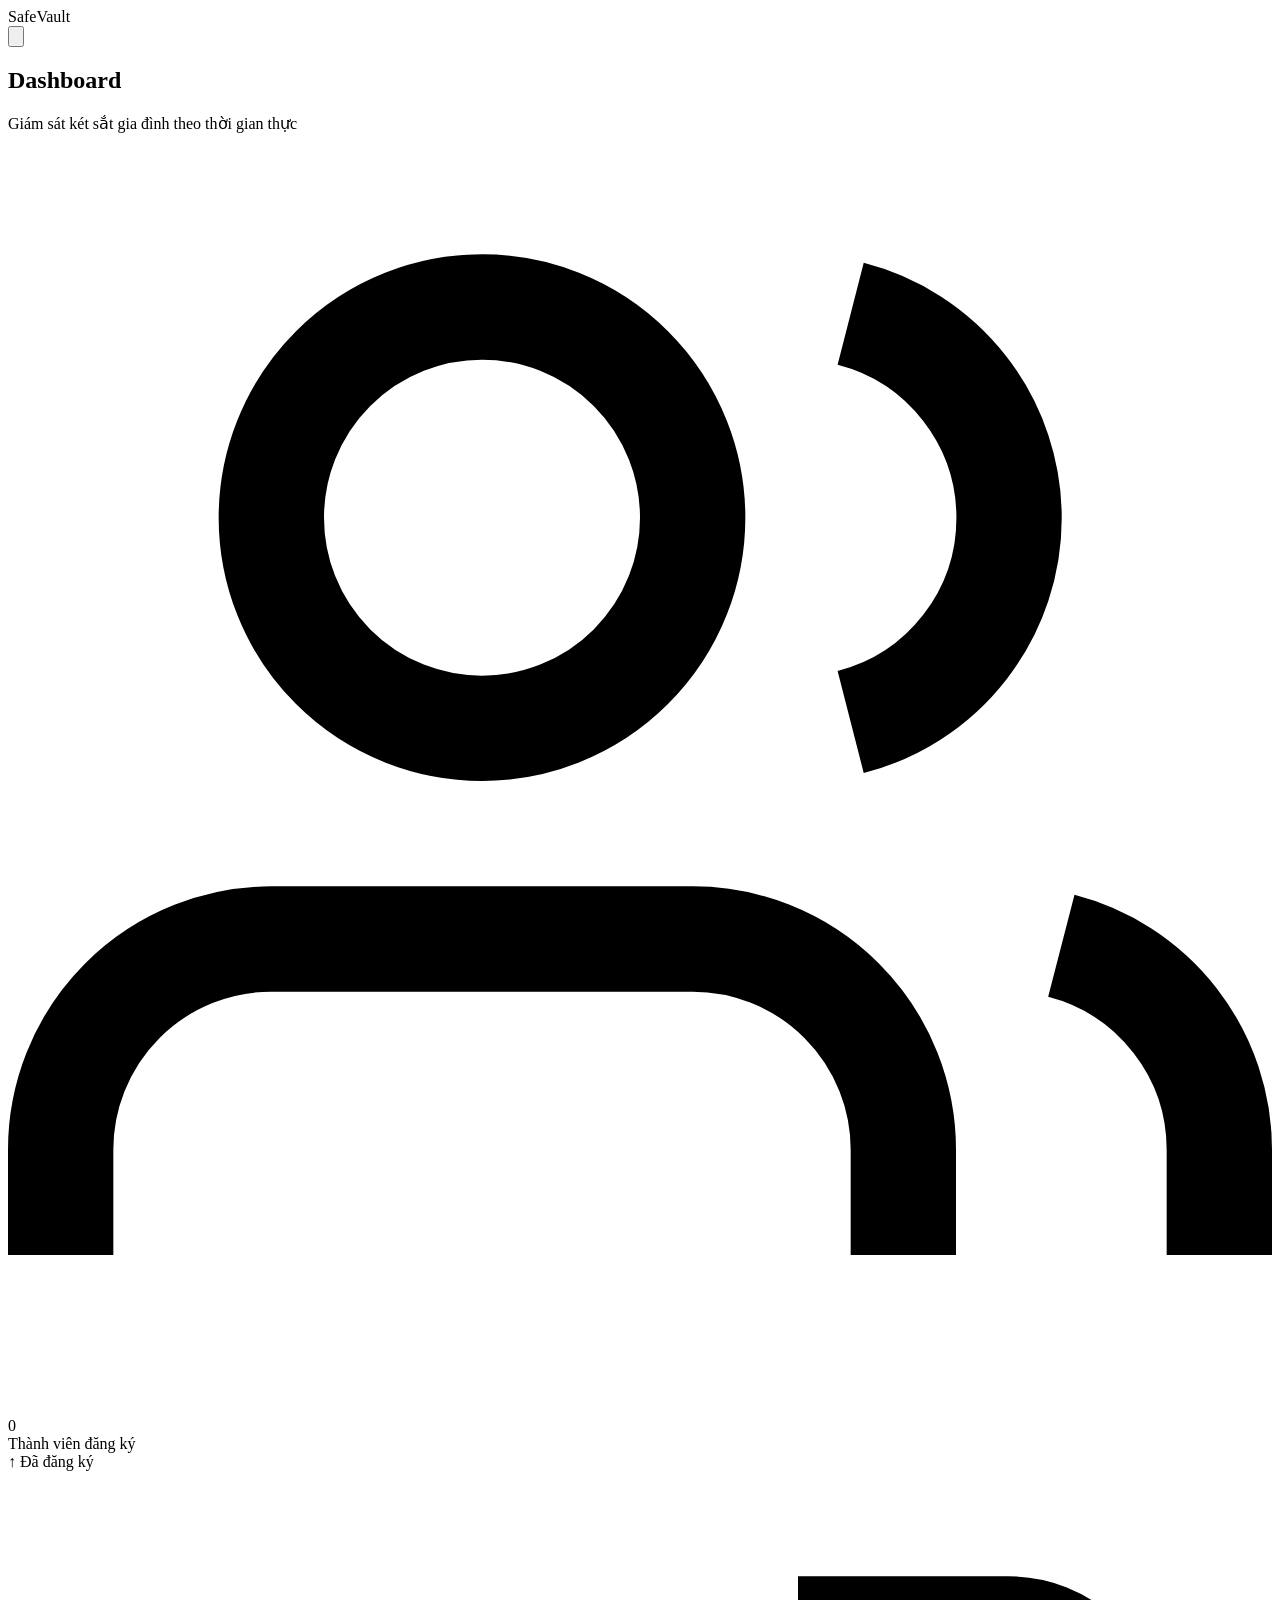
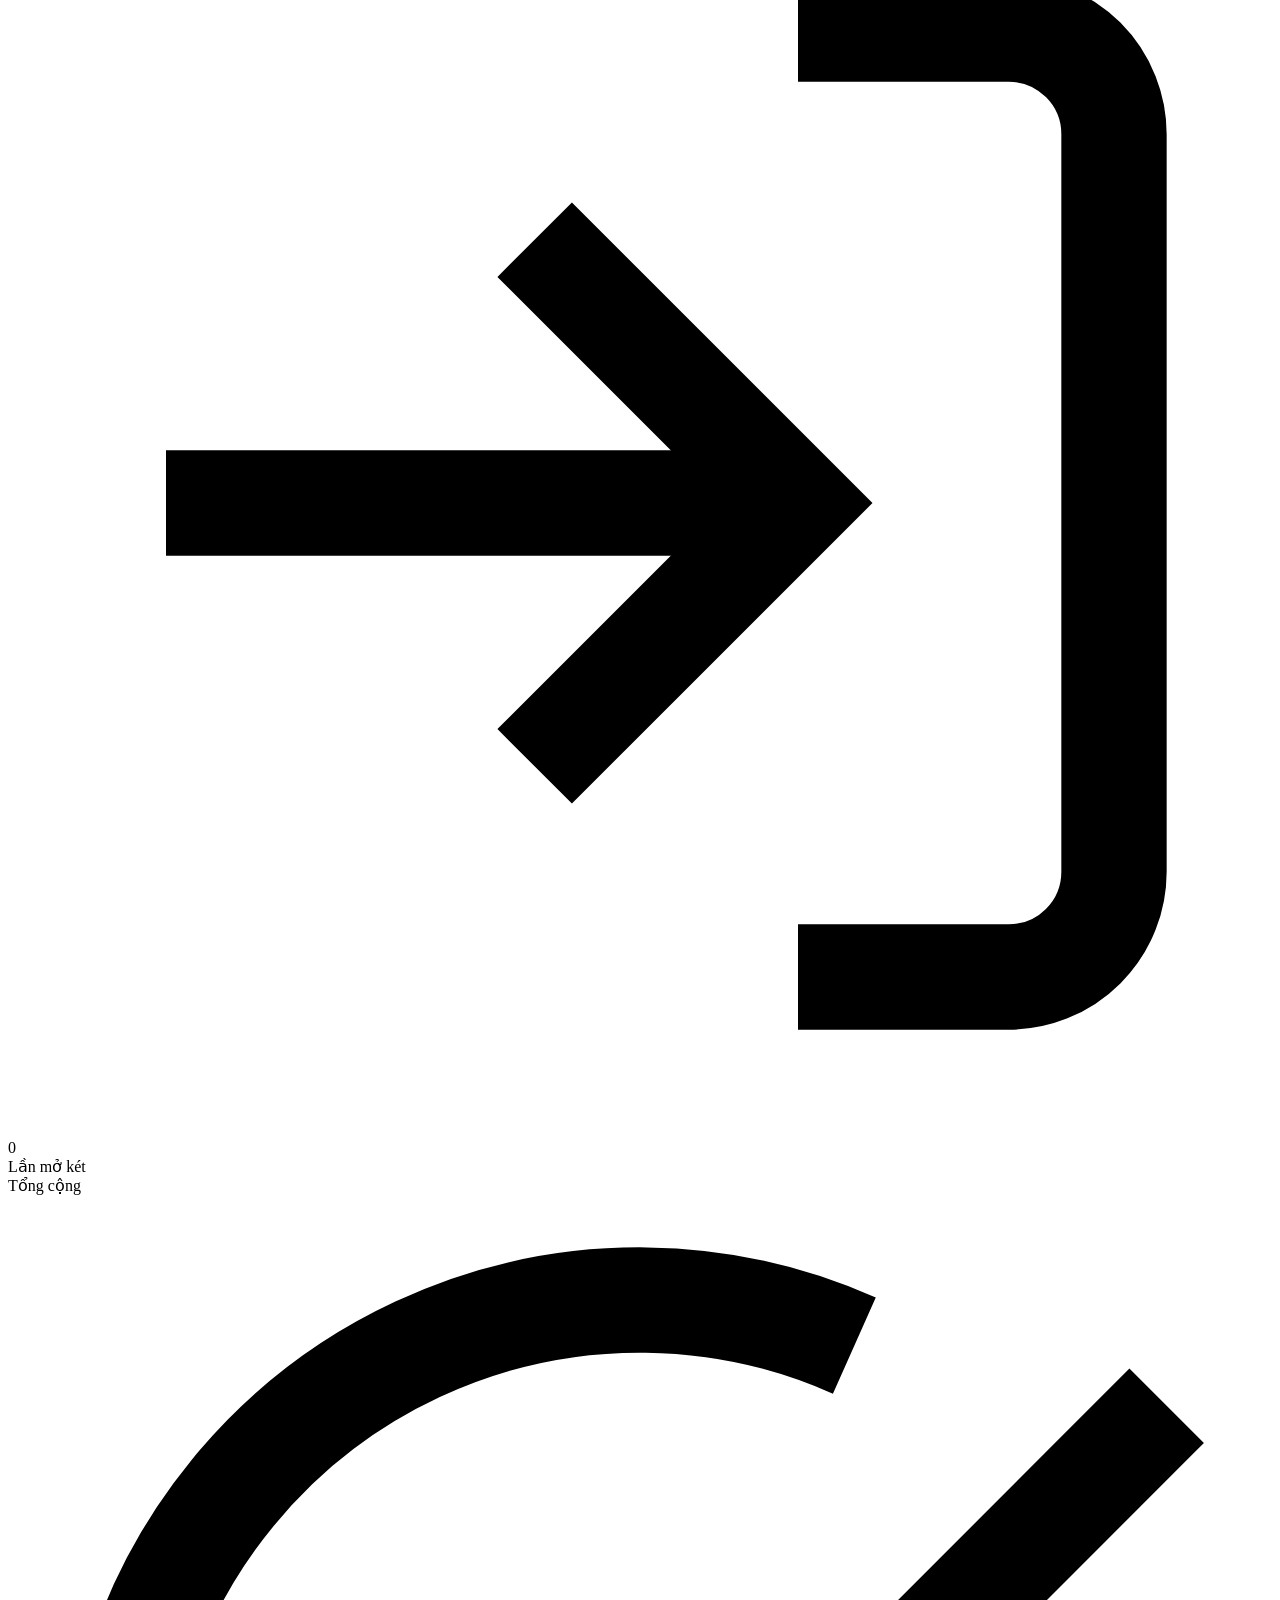
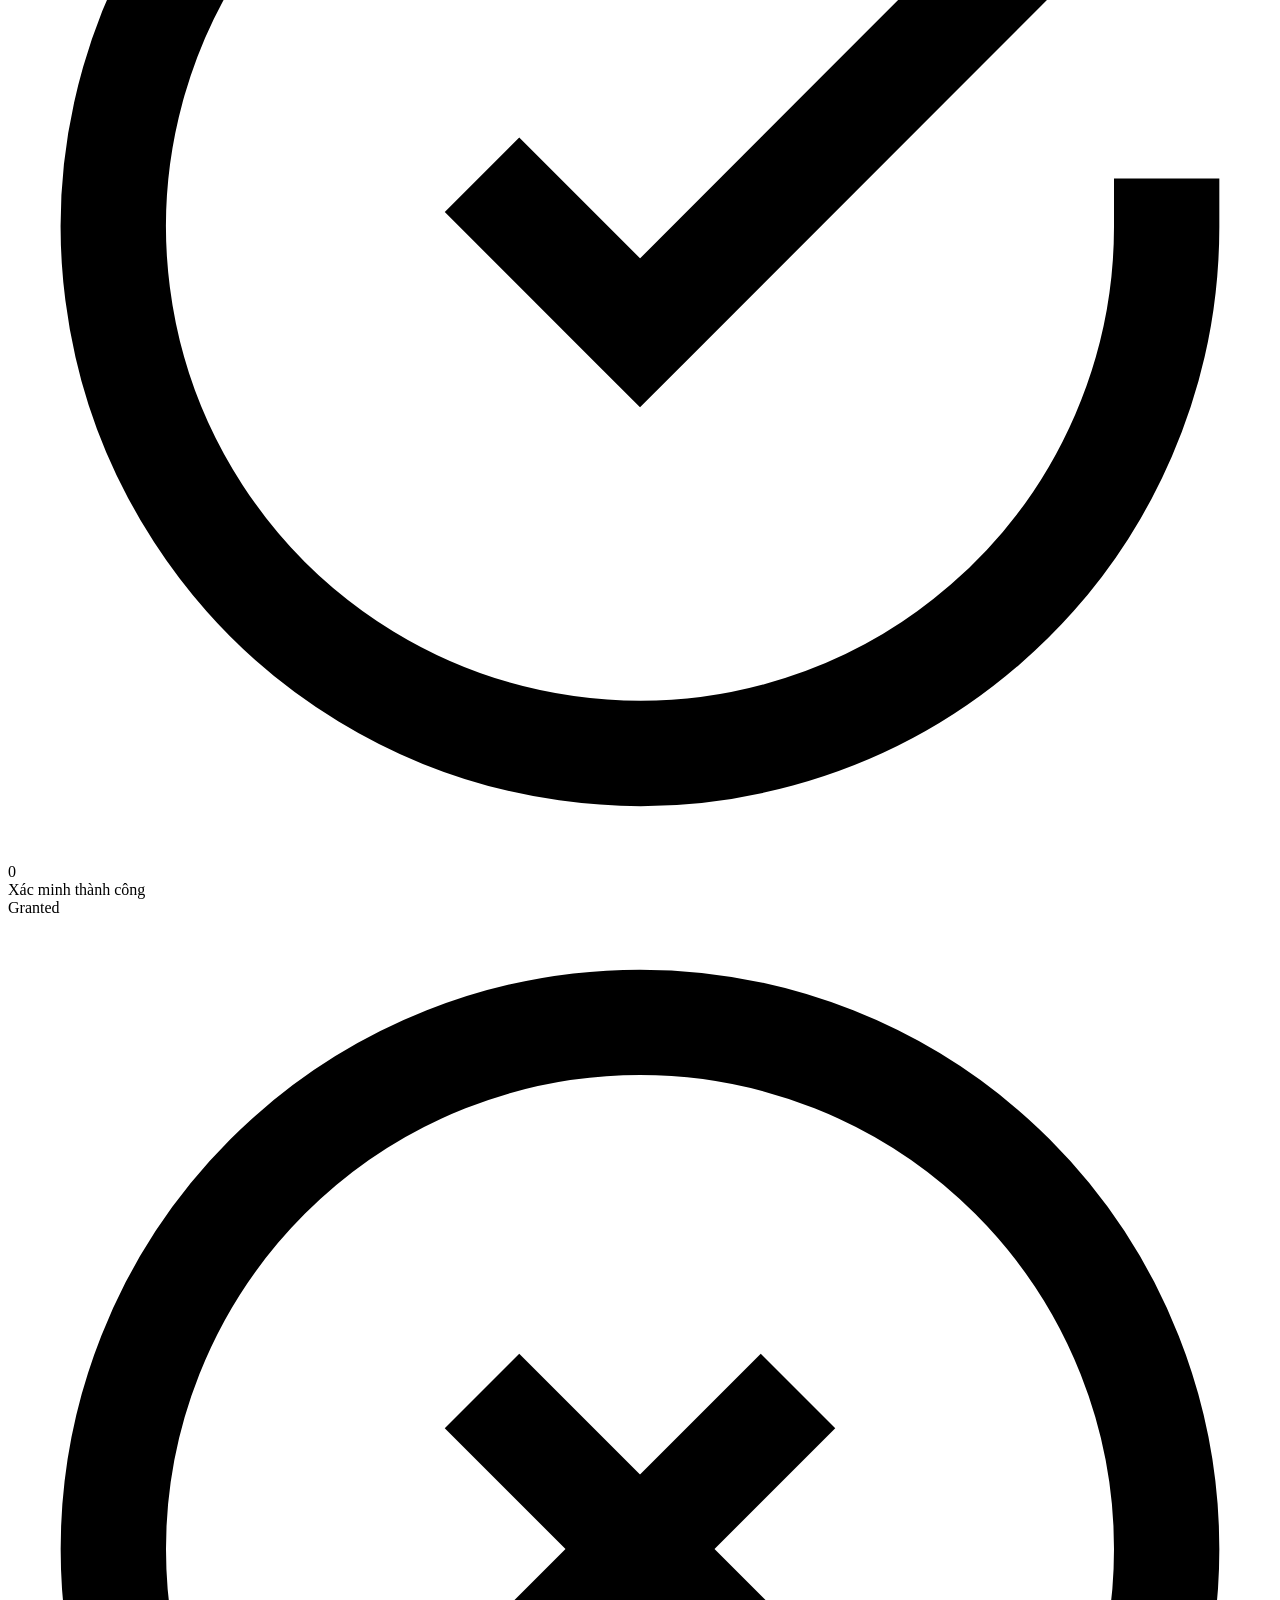
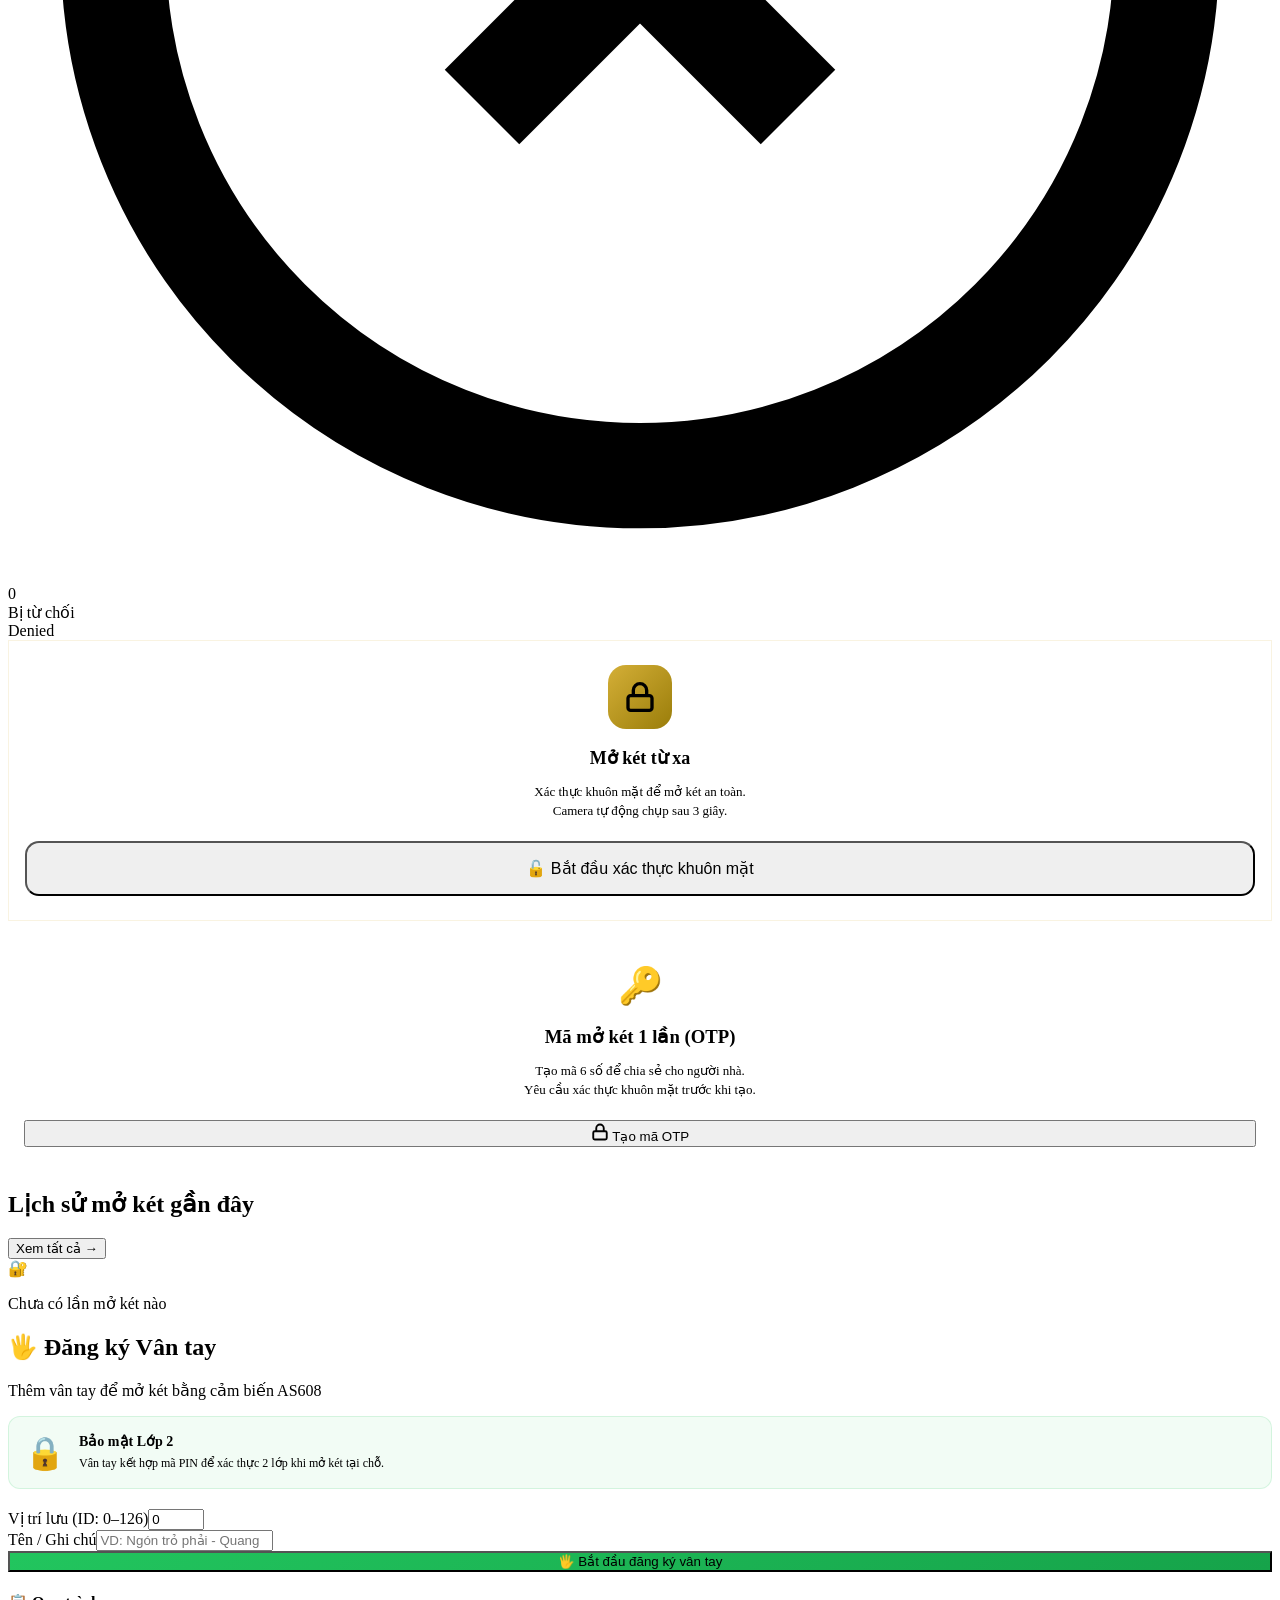
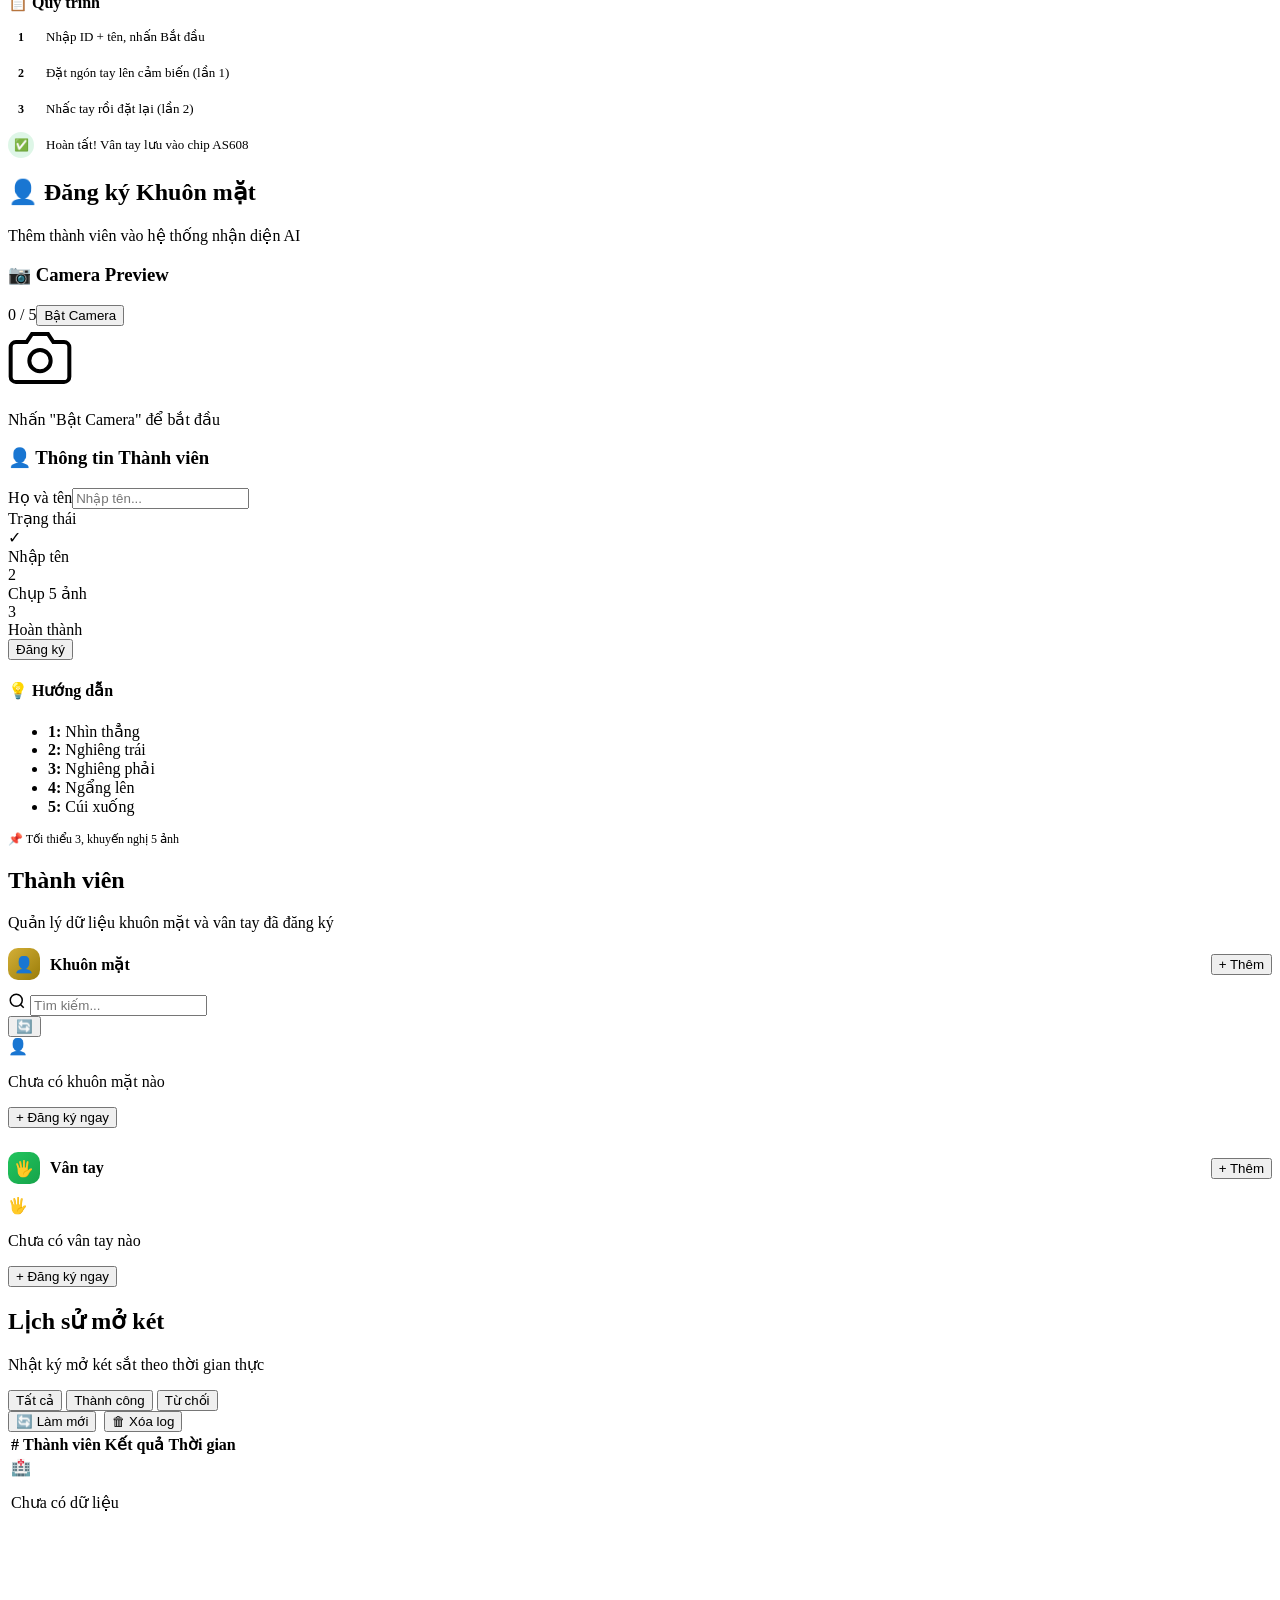
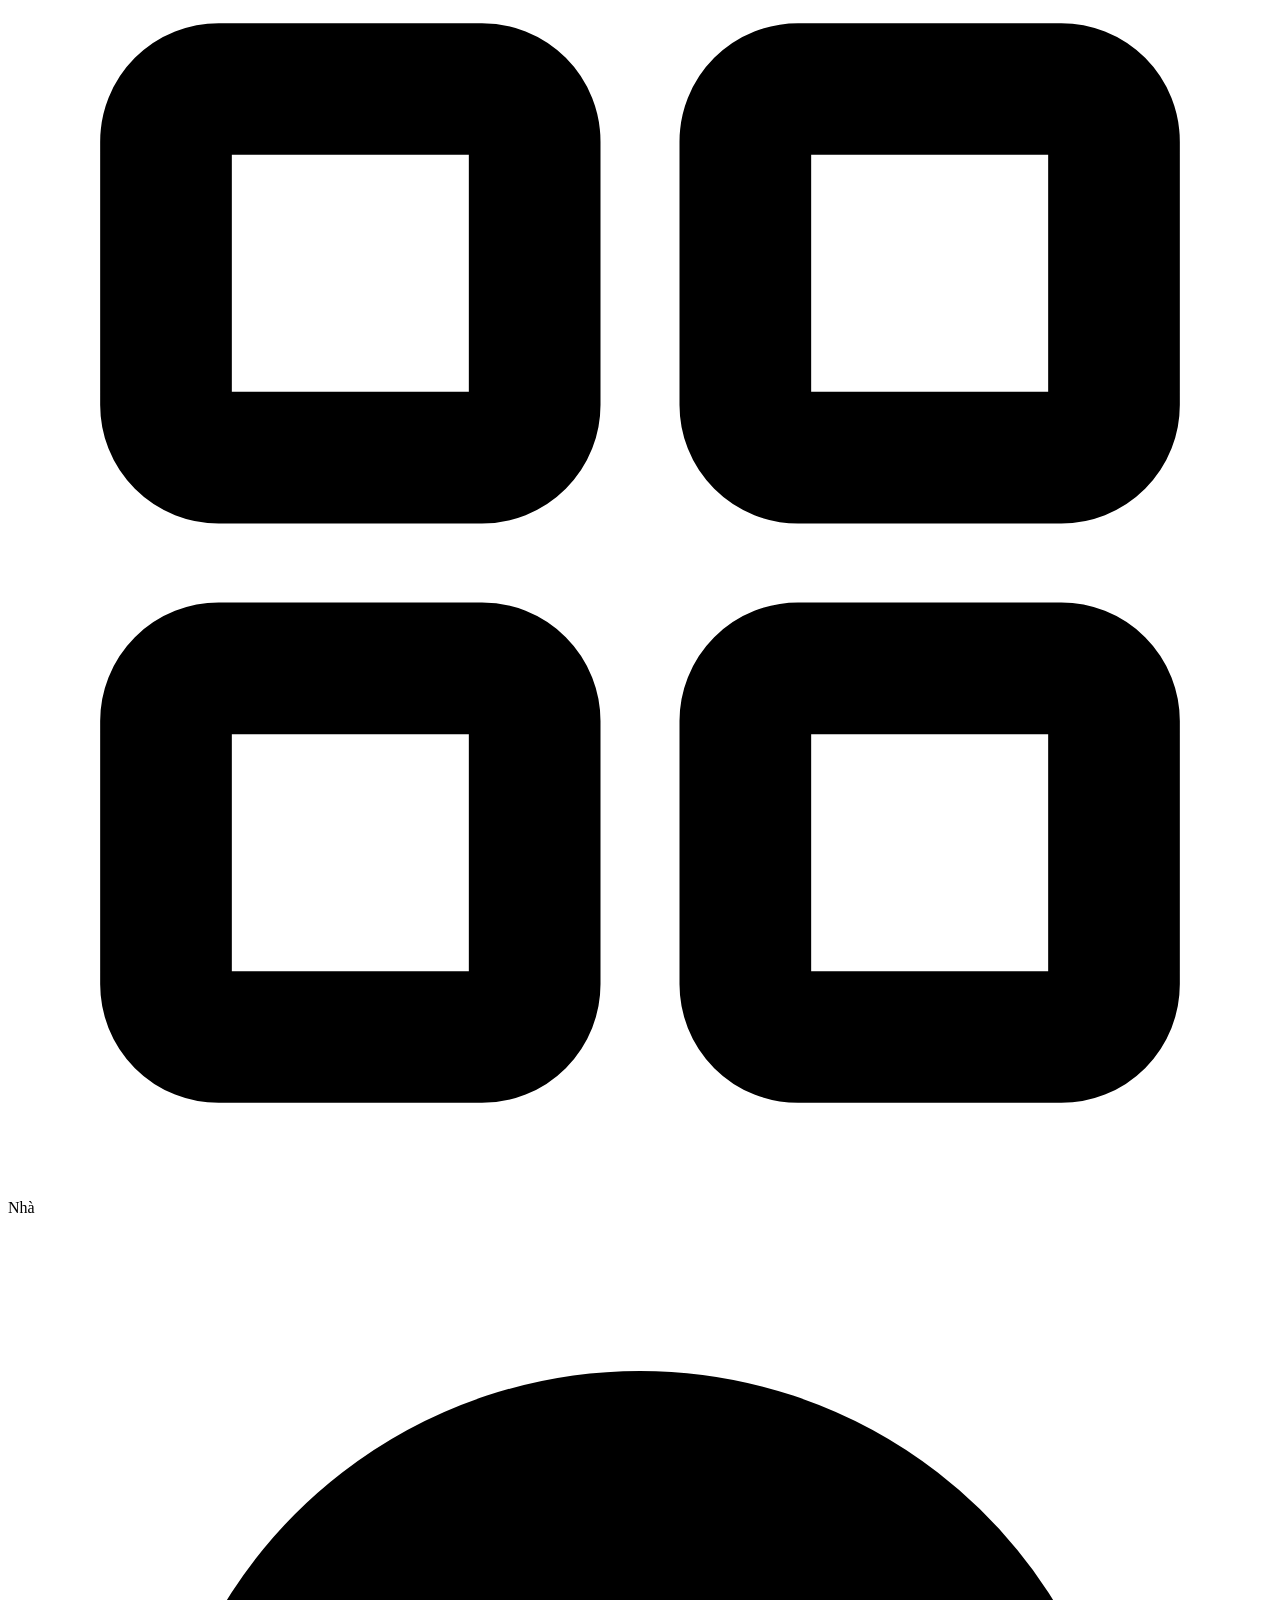
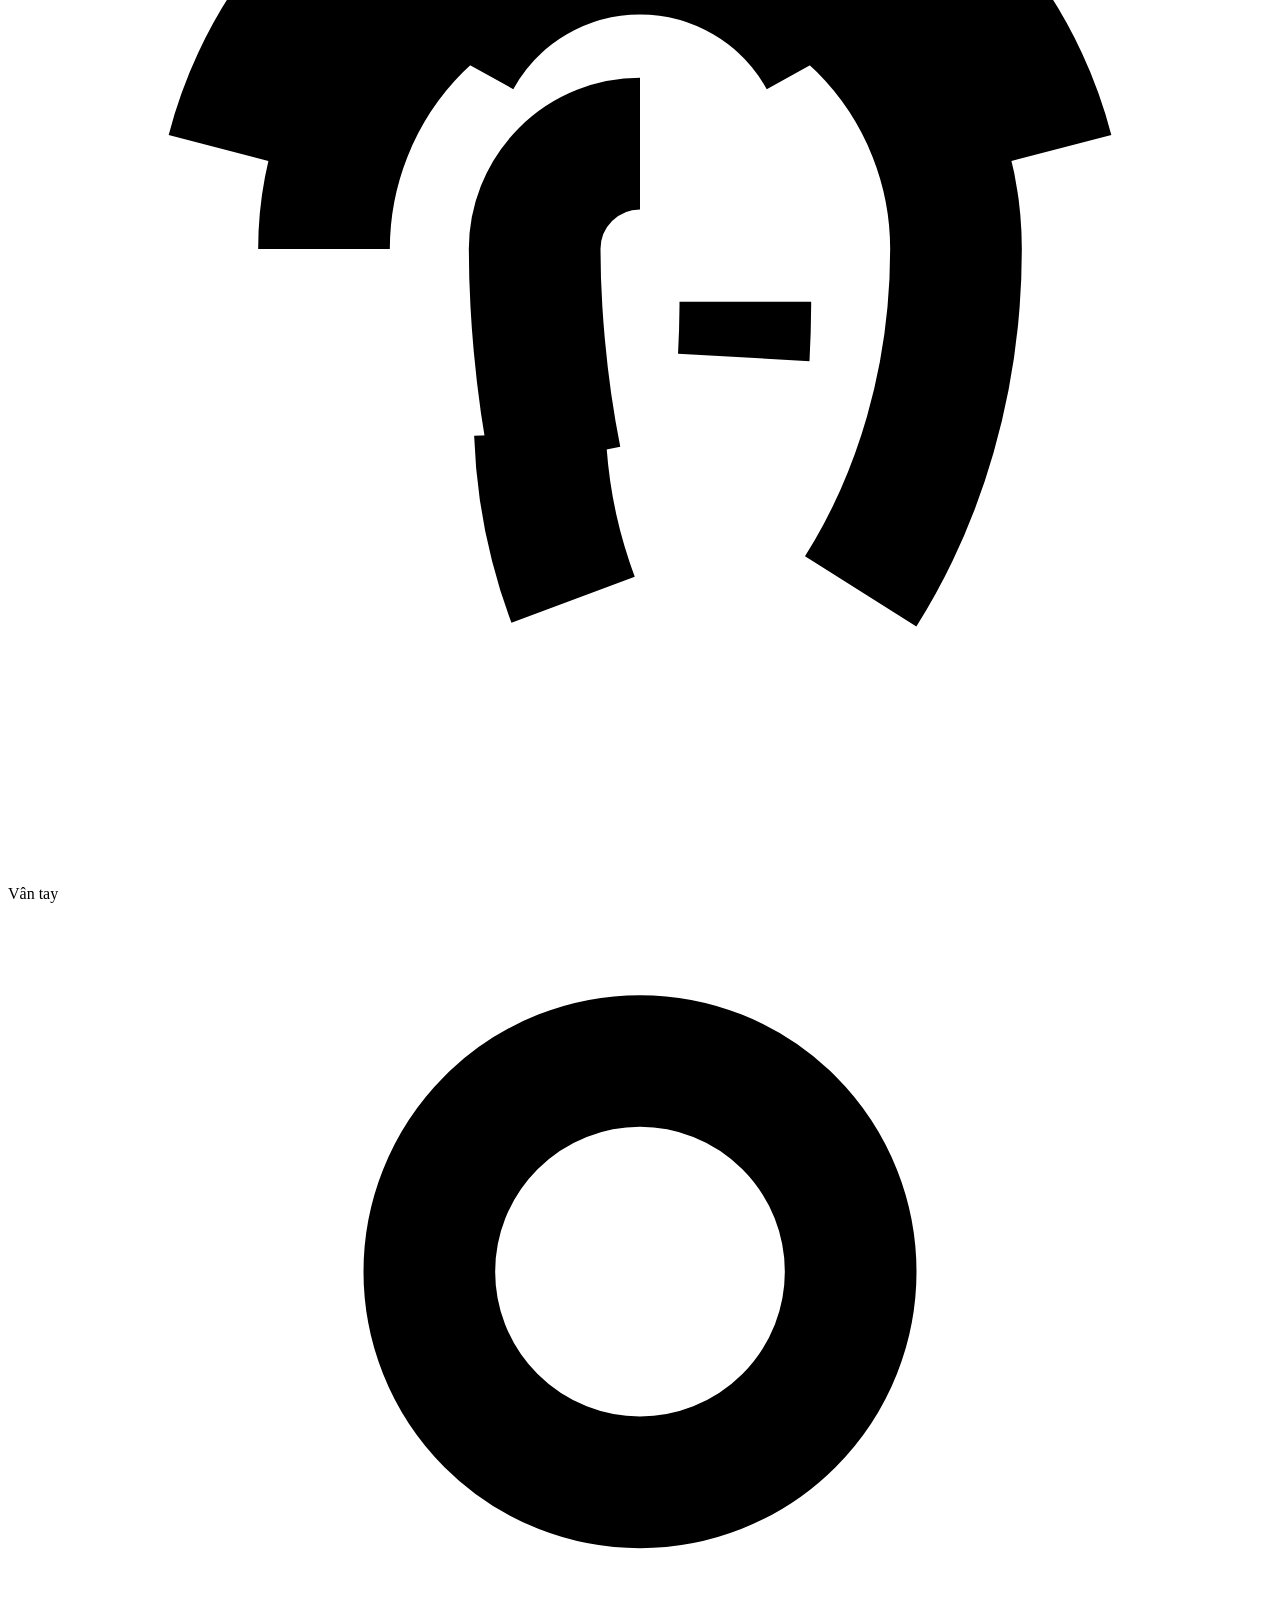
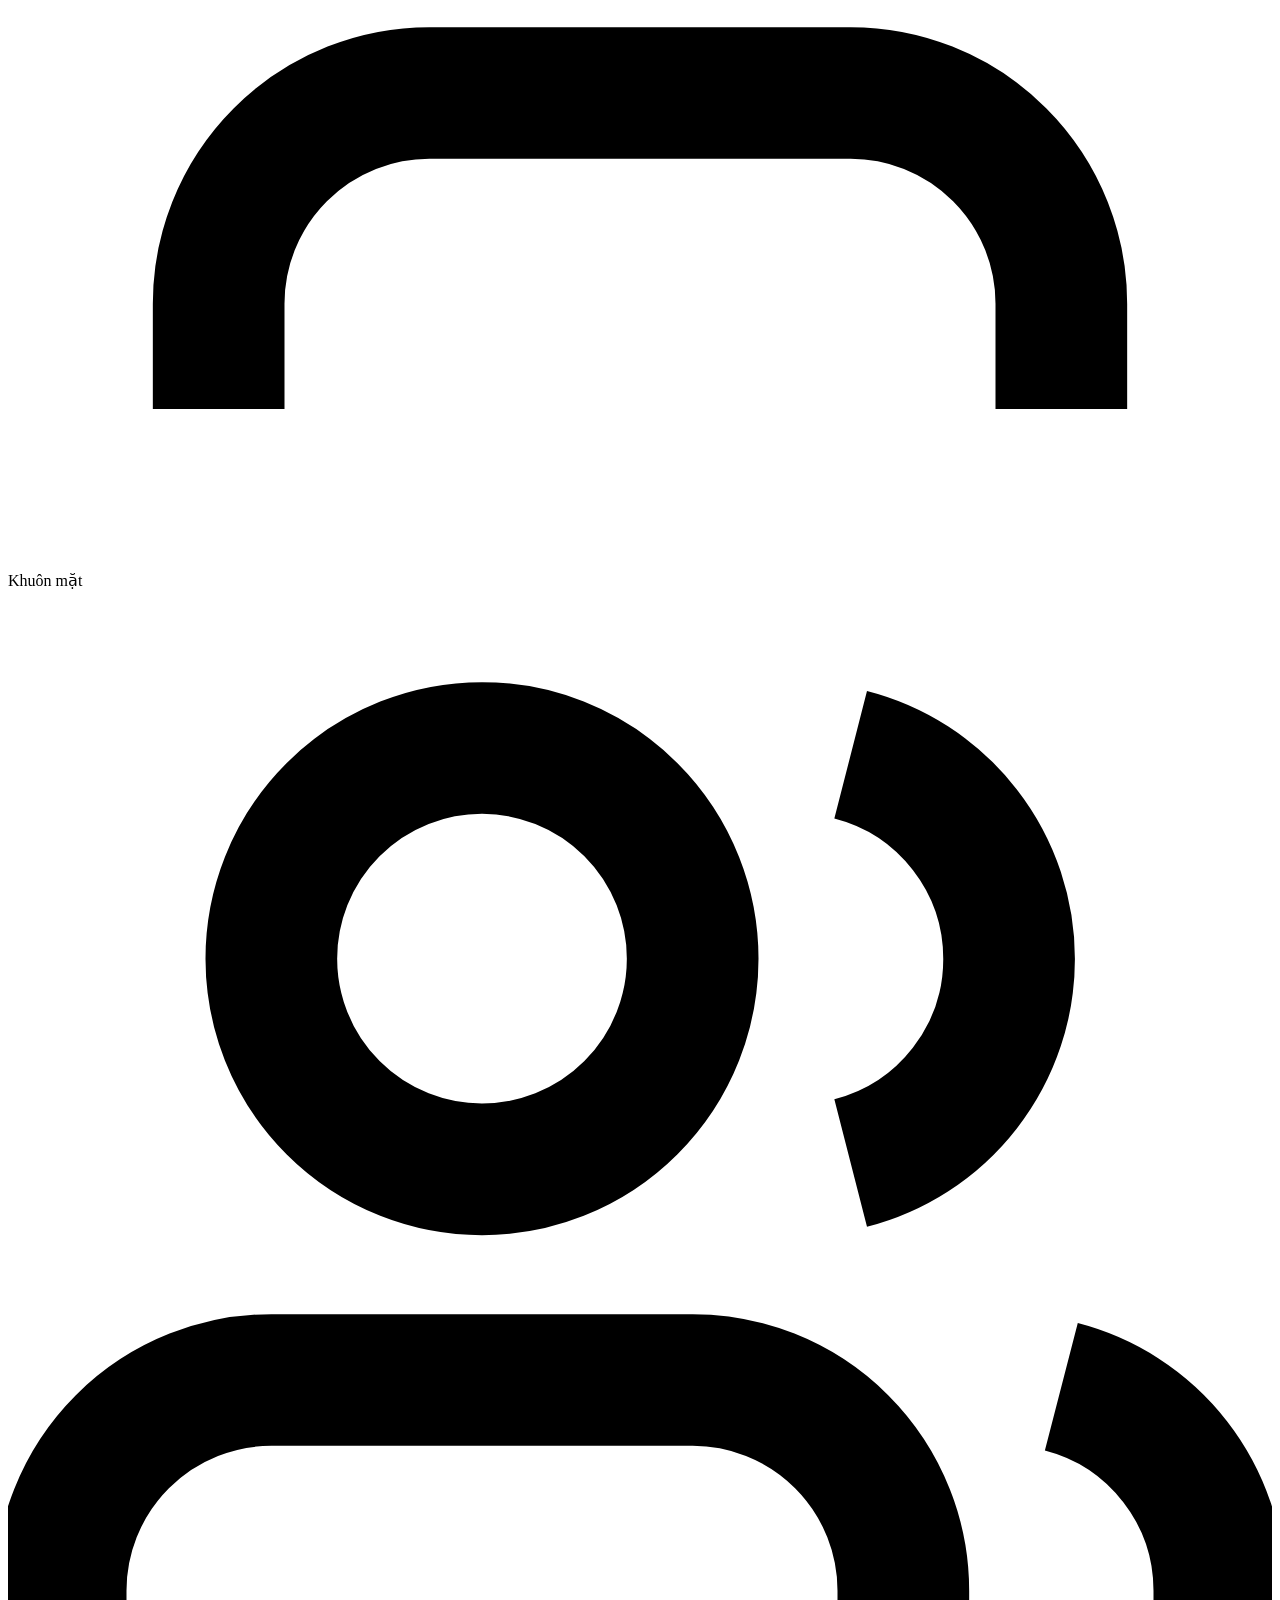
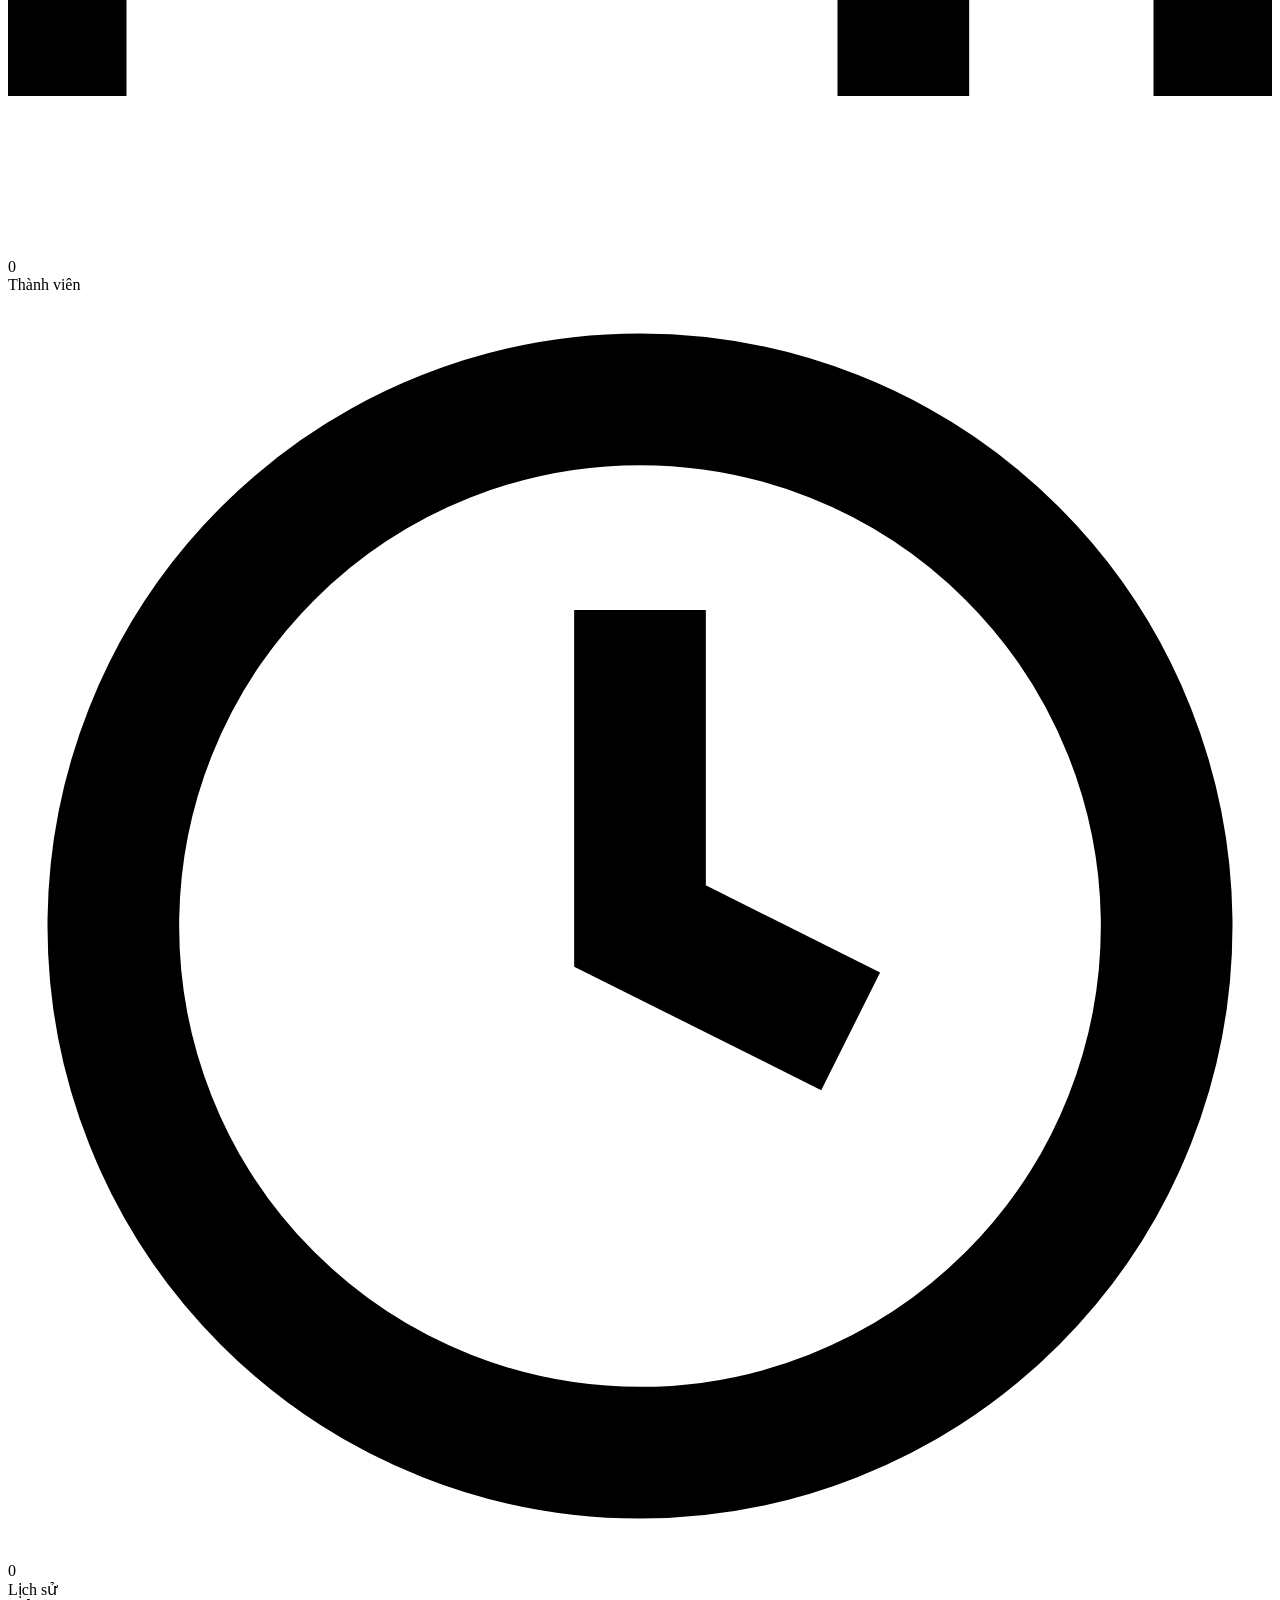
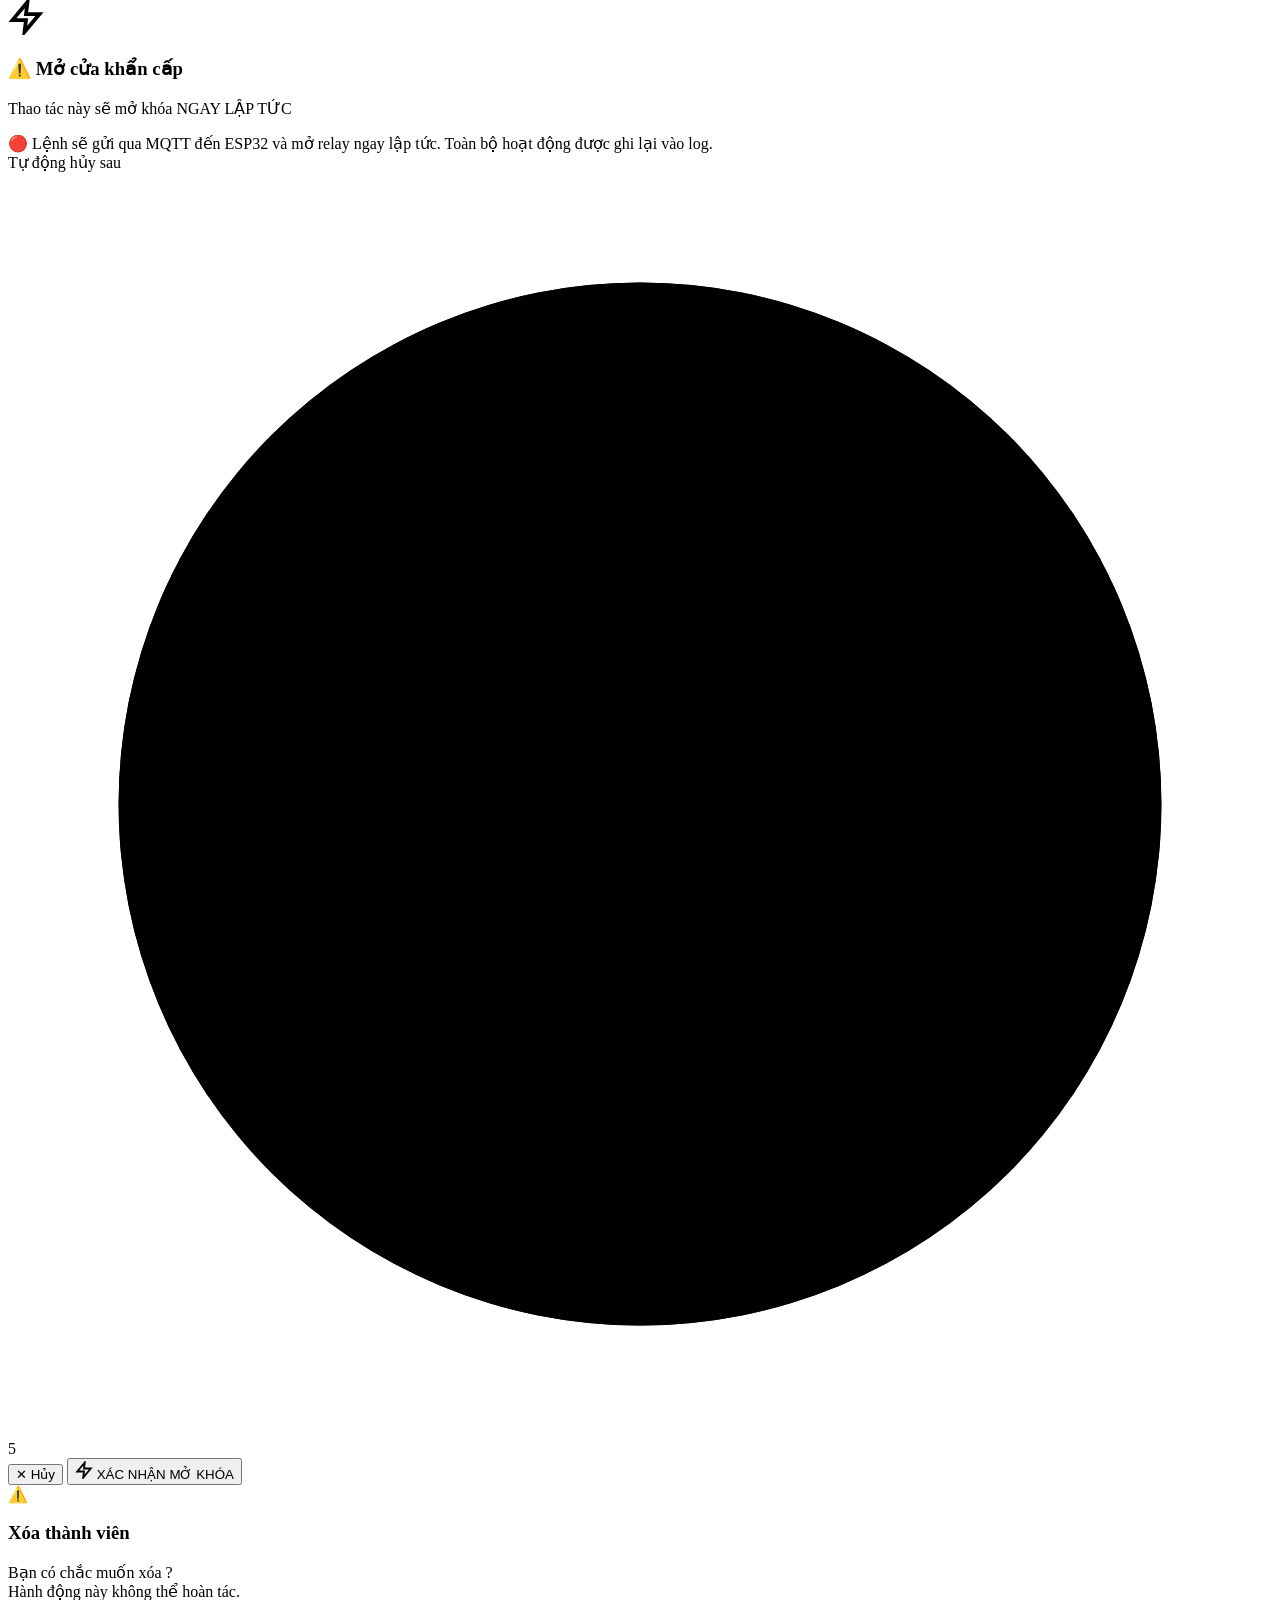
==== Web/static/index.html @ 8c5eb011 "Smart Safe: PIN + Fingerprint + Face Recognition IoT System - STM32F103: Keypad, OLED, Relay, AS608 " ====
<!DOCTYPE html>
<html lang="vi">
<head>
  <meta charset="UTF-8" />
  <meta name="viewport" content="width=device-width, initial-scale=1.0" />
  <title>SafeVault — Khóa bảo mật két sắt gia đình</title>
  <meta name="description" content="Hệ thống khóa bảo mật 2 lớp: mã PIN + nhận diện khuôn mặt AI cho két sắt gia đình." />
  <link rel="preconnect" href="https://fonts.googleapis.com" />
  <link rel="preconnect" href="https://fonts.gstatic.com" crossorigin />
  <link href="https://fonts.googleapis.com/css2?family=Inter:wght@300;400;500;600;700;800&family=JetBrains+Mono:wght@400;500&display=swap" rel="stylesheet" />
  <link rel="stylesheet" href="/static/style.css" />
</head>
<body>

<!-- MOBILE APP LAYOUT -->
<div class="app-container">

<!-- ===== MAIN CONTENT ===== -->
<main class="main-content" id="main">

  <!-- MOBILE TOPBAR -->
  <header class="topbar">
    <div class="topbar-left">
      <div class="status-indicator online" id="server-status-dot"></div>
    </div>
    <div class="topbar-title" id="page-title">SafeVault</div>
    <div class="topbar-actions">
      <button class="btn-icon" onclick="refreshAll()" title="Làm mới">
        <svg viewBox="0 0 24 24" fill="none" stroke="currentColor" stroke-width="2">
          <polyline points="23 4 23 10 17 10"/>
          <path d="M20.49 15a9 9 0 1 1-2.12-9.36L23 10"/>
        </svg>
      </button>
    </div>
  </header>

  <!-- ==================== PAGE: DASHBOARD ==================== -->
  <section class="page active" id="page-dashboard">
    <div class="page-header">
      <h1 class="page-title">Dashboard</h1>
      <p class="page-subtitle">Giám sát két sắt gia đình theo thời gian thực</p>
    </div>

    <!-- INTRUSION ALERT -->
    <div id="intrusion-panel" style="display:none;background:rgba(239,68,68,0.1);border:1px solid rgba(239,68,68,0.3);border-radius:14px;padding:16px 20px;margin-bottom:20px;">
      <div style="display:flex;align-items:center;gap:14px;">
        <span style="font-size:28px;">🚨</span>
        <div style="flex:1;">
          <div style="font-size:15px;font-weight:700;color:#f87171;letter-spacing:.5px;">⚠️ CẢNH BÁO XÂM NHẬP!</div>
          <div id="intrusion-time" style="font-size:12px;color:#ef4444;font-family:monospace;"></div>
          <div id="intrusion-msg" style="font-size:12px;color:#94a3b8;">Phát hiện rung/va đập bất thường vào két sắt</div>
        </div>
        <button onclick="dismissIntrusion()" style="background:none;border:1px solid rgba(239,68,68,0.3);color:#f87171;border-radius:8px;padding:6px 12px;cursor:pointer;">✕ Bỏ qua</button>
      </div>
    </div>
    <!-- FACE AUTH BUTTON — Hiển thị khi PIN đúng -->
    <div id="face-auth-panel" style="display:none;background:linear-gradient(135deg,rgba(212,175,55,0.12),rgba(139,92,246,0.08));border:1px solid rgba(212,175,55,0.4);border-radius:16px;padding:20px 24px;margin-bottom:20px;animation:fadeSlideIn 0.4s ease;">
      <!-- Trạng thái chờ -->
      <div id="face-auth-idle">
        <div style="display:flex;align-items:center;gap:16px;flex-wrap:wrap;">
          <div style="width:52px;height:52px;background:linear-gradient(135deg,#D4AF37,#9A7D0A);border-radius:14px;display:flex;align-items:center;justify-content:center;flex-shrink:0;">
            <svg viewBox="0 0 24 24" fill="none" stroke="#000" stroke-width="2.5" width="28" height="28">
              <path d="M20 21v-2a4 4 0 0 0-4-4H8a4 4 0 0 0-4 4v2"/><circle cx="12" cy="7" r="4"/>
            </svg>
          </div>
          <div style="flex:1;min-width:160px;">
            <div style="font-size:16px;font-weight:700;color:#F5D76E;margin-bottom:4px;">✅ Yêu cầu mở từ xa</div>
            <div style="font-size:13px;color:#94a3b8;line-height:1.5;">Xác thực khuôn mặt để mở két. Camera sẽ tự động chụp sau 3 giây.</div>
          </div>
        </div>
        <div style="display:flex;gap:10px;margin-top:16px;flex-wrap:wrap;">
          <button onclick="startFaceAuthInline()" style="flex:1;min-width:200px;background:linear-gradient(135deg,#D4AF37,#9A7D0A);border:none;color:#000;border-radius:12px;padding:14px 24px;font-size:15px;font-weight:700;cursor:pointer;text-align:center;display:flex;align-items:center;justify-content:center;gap:10px;box-shadow:0 4px 20px rgba(212,175,55,0.3);">
            <svg viewBox="0 0 24 24" fill="none" stroke="currentColor" stroke-width="2.5" width="20" height="20">
              <path d="M23 19a2 2 0 0 1-2 2H3a2 2 0 0 1-2-2V8a2 2 0 0 1 2-2h4l2-3h6l2 3h4a2 2 0 0 1 2 2z"/><circle cx="12" cy="13" r="4"/>
            </svg>
            Bắt đầu xác thực →
          </button>
          <button onclick="dismissFaceAuth()" style="background:rgba(255,255,255,0.06);border:1px solid rgba(255,255,255,0.1);color:#94a3b8;border-radius:12px;padding:14px 18px;font-size:13px;cursor:pointer;white-space:nowrap;">✕ Bỏ qua</button>
        </div>
        <div style="margin-top:12px;display:flex;align-items:center;gap:8px;">
          <div style="width:8px;height:8px;border-radius:50%;background:#D4AF37;animation:blink 1.2s ease-in-out infinite;"></div>
          <span id="face-auth-timer" style="font-size:12px;color:#666;font-family:'JetBrains Mono',monospace;">Còn 15s</span>
        </div>
      </div>
      <!-- Camera inline -->
      <div id="face-auth-camera" style="display:none;text-align:center;">
        <video id="face-auth-video" autoplay playsinline muted style="width:100%;max-width:280px;border-radius:12px;border:2px solid var(--gold-dim);transform:scaleX(-1);"></video>
        <canvas id="face-auth-canvas" style="display:none;"></canvas>
        <div id="face-auth-countdown" style="margin-top:12px;font-size:28px;font-weight:700;color:var(--gold);">3</div>
        <p id="face-auth-status" style="color:var(--text-muted);font-size:12px;margin-top:4px;">Giữ mặt trong khung — tự động chụp...</p>
        <button onclick="dismissFaceAuth()" class="btn-secondary" style="margin-top:12px;">Hủy</button>
      </div>
    </div>
    <!-- STAT CARDS -->
    <div class="stats-grid">
      <div class="stat-card" id="stat-users">
        <div class="stat-icon purple">
          <svg viewBox="0 0 24 24" fill="none" stroke="currentColor" stroke-width="2">
            <path d="M17 21v-2a4 4 0 0 0-4-4H5a4 4 0 0 0-4 4v2"/>
            <circle cx="9" cy="7" r="4"/>
            <path d="M23 21v-2a4 4 0 0 0-3-3.87"/>
            <path d="M16 3.13a4 4 0 0 1 0 7.75"/>
          </svg>
        </div>
        <div class="stat-content">
          <div class="stat-value" id="total-users">0</div>
          <div class="stat-label">Thành viên đăng ký</div>
        </div>
        <div class="stat-trend up">↑ Đã đăng ký</div>
      </div>

      <div class="stat-card" id="stat-access">
        <div class="stat-icon blue">
          <svg viewBox="0 0 24 24" fill="none" stroke="currentColor" stroke-width="2">
            <path d="M15 3h4a2 2 0 0 1 2 2v14a2 2 0 0 1-2 2h-4"/>
            <polyline points="10 17 15 12 10 7"/>
            <line x1="15" y1="12" x2="3" y2="12"/>
          </svg>
        </div>
        <div class="stat-content">
          <div class="stat-value" id="total-access">0</div>
          <div class="stat-label">Lần mở két</div>
        </div>
        <div class="stat-trend">Tổng cộng</div>
      </div>

      <div class="stat-card" id="stat-granted">
        <div class="stat-icon green">
          <svg viewBox="0 0 24 24" fill="none" stroke="currentColor" stroke-width="2">
            <path d="M22 11.08V12a10 10 0 1 1-5.93-9.14"/>
            <polyline points="22 4 12 14.01 9 11.01"/>
          </svg>
        </div>
        <div class="stat-content">
          <div class="stat-value" id="total-granted">0</div>
          <div class="stat-label">Xác minh thành công</div>
        </div>
        <div class="stat-trend up">Granted</div>
      </div>

      <div class="stat-card" id="stat-denied">
        <div class="stat-icon red">
          <svg viewBox="0 0 24 24" fill="none" stroke="currentColor" stroke-width="2">
            <circle cx="12" cy="12" r="10"/>
            <line x1="15" y1="9" x2="9" y2="15"/>
            <line x1="9" y1="9" x2="15" y2="15"/>
          </svg>
        </div>
        <div class="stat-content">
          <div class="stat-value" id="total-denied">0</div>
          <div class="stat-label">Bị từ chối</div>
        </div>
        <div class="stat-trend down">Denied</div>
      </div>
    </div>

    <!-- REMOTE UNLOCK PANEL -->
    <div class="glass-card" style="margin-bottom:20px;border:1px solid rgba(212,175,55,0.15);overflow:hidden;">
      <div id="remote-unlock-idle" style="text-align:center;padding:24px 16px;">
        <div style="width:64px;height:64px;background:linear-gradient(135deg,#D4AF37,#9A7D0A);border-radius:18px;display:flex;align-items:center;justify-content:center;margin:0 auto 16px;">
          <svg viewBox="0 0 24 24" fill="none" stroke="#000" stroke-width="2.5" width="32" height="32"><rect x="3" y="11" width="18" height="11" rx="2"/><path d="M7 11V7a5 5 0 0 1 10 0v4"/></svg>
        </div>
        <h3 style="color:var(--gold);margin-bottom:6px;font-size:18px;">Mở két từ xa</h3>
        <p style="color:var(--text-muted);font-size:13px;margin-bottom:20px;line-height:1.5;">Xác thực khuôn mặt để mở két an toàn.<br>Camera tự động chụp sau 3 giây.</p>
        <button onclick="startRemoteUnlock()" class="btn-primary" style="width:100%;padding:16px;font-size:16px;border-radius:14px;">
          🔓 Bắt đầu xác thực khuôn mặt
        </button>
      </div>
      <div id="remote-unlock-camera" style="display:none;text-align:center;padding:20px 16px;">
        <video id="remote-video" autoplay playsinline muted style="width:100%;max-width:280px;border-radius:14px;border:2px solid var(--gold-dim);transform:scaleX(-1);"></video>
        <canvas id="remote-canvas" style="display:none;"></canvas>
        <div id="remote-countdown" style="margin-top:14px;font-size:32px;font-weight:800;color:var(--gold);">3</div>
        <p id="remote-status" style="color:var(--text-secondary);font-size:13px;margin-top:6px;">Giữ mặt trong khung — tự động chụp...</p>
        <button onclick="cancelRemoteUnlock()" class="btn-secondary" style="margin-top:14px;">Hủy</button>
      </div>
    </div>

    <!-- OTP PANEL -->
    <div class="surgery-panel" id="otp-panel">
      <div class="surgery-panel-inner">
        <!-- Trạng thái: Chưa có OTP -->
        <div id="otp-idle">
          <div style="text-align:center; padding: 24px 16px;">
            <div style="font-size:36px; margin-bottom:12px;">🔑</div>
            <h3 style="color:var(--gold); margin-bottom:8px;">Mã mở két 1 lần (OTP)</h3>
            <p style="color:var(--text-muted); font-size:13px; margin-bottom:20px; line-height:1.5;">
              Tạo mã 6 số để chia sẻ cho người nhà.<br>Yêu cầu xác thực khuôn mặt trước khi tạo.
            </p>
            <button class="btn-primary" onclick="startOTPGenerate()" id="btn-gen-otp" style="width:100%;">
              <svg viewBox="0 0 24 24" fill="none" stroke="currentColor" stroke-width="2.5" width="18" height="18">
                <rect x="3" y="11" width="18" height="11" rx="2"/><path d="M7 11V7a5 5 0 0 1 10 0v4"/>
              </svg>
              Tạo mã OTP
            </button>
          </div>
        </div>
        <!-- Trạng thái: Camera xác thực -->
        <div id="otp-camera" style="display:none; text-align:center; padding:16px;">
          <h3 style="color:var(--gold); margin-bottom:12px;">Xác thực khuôn mặt</h3>
          <video id="otp-video" autoplay playsinline muted style="width:100%; max-width:280px; border-radius:12px; border:2px solid var(--gold-dim); transform:scaleX(-1);"></video>
          <canvas id="otp-canvas" style="display:none;"></canvas>
          <div id="otp-countdown-box" style="margin-top:12px; font-size:24px; font-weight:700; color:var(--gold);">3</div>
          <p id="otp-status-text" style="color:var(--text-muted); font-size:12px; margin-top:4px;">Giữ mặt trong khung — tự động chụp...</p>
          <button class="btn-secondary" onclick="cancelOTP()" style="margin-top:12px;">Hủy</button>
        </div>
        <!-- Trạng thái: Hiển thị OTP -->
        <div id="otp-result" style="display:none; text-align:center; padding:24px 16px;">
          <div style="font-size:36px; margin-bottom:8px;">✅</div>
          <h3 style="color:var(--green); margin-bottom:4px;">Mã OTP đã tạo!</h3>
          <p style="color:var(--text-muted); font-size:12px; margin-bottom:16px;">Chia sẻ mã này cho người cần mở két</p>
          <div id="otp-code-display" style="font-size:36px; font-weight:800; letter-spacing:8px; color:var(--gold); font-family:'JetBrains Mono',monospace; background:var(--gold-dim); padding:16px; border-radius:12px; margin-bottom:12px;">------</div>
          <div id="otp-countdown" style="color:var(--text-muted); font-size:13px; margin-bottom:16px;">Hết hạn sau: 5:00</div>
          <button class="btn-secondary" onclick="resetOTPPanel()">Đóng</button>
        </div>
      </div>
    </div>

    <!-- LỊCH SỬ PHÒNG MỔ GẦN ĐÂY -->
    <div class="recent-section">
      <div class="section-header">
        <h2 class="section-title">Lịch sử mở két gần đây</h2>
        <button class="btn-text" onclick="switchPage('logs')">Xem tất cả →</button>
      </div>
      <div class="recent-logs" id="recent-logs">
        <div class="empty-state">
          <div class="empty-icon">🔐</div>
          <p>Chưa có lần mở két nào</p>
        </div>
      </div>
    </div>
  </section>

  <!-- ==================== PAGE: FINGERPRINT ==================== -->
  <section class="page" id="page-fingerprint">
    <div class="page-header">
      <h1 class="page-title">🖐️ Đăng ký Vân tay</h1>
      <p class="page-subtitle">Thêm vân tay để mở két bằng cảm biến AS608</p>
    </div>
    <div style="display:flex;align-items:center;gap:14px;margin-bottom:20px;padding:16px;background:rgba(34,197,94,0.06);border-radius:12px;border:1px solid rgba(34,197,94,0.15);">
      <div style="font-size:32px;">🔒</div>
      <div style="flex:1;"><div style="font-size:14px;font-weight:600;color:var(--green-400);margin-bottom:4px;">Bảo mật Lớp 2</div><div style="font-size:12px;color:var(--text-secondary);line-height:1.5;">Vân tay kết hợp mã PIN để xác thực 2 lớp khi mở két tại chỗ.</div></div>
    </div>
    <div class="glass-card" style="margin-bottom:20px;">
      <div class="form-group"><label class="form-label" for="fp-id">Vị trí lưu (ID: 0–126)</label><input class="form-input" type="number" id="fp-id" placeholder="0" min="0" max="126" value="0" /></div>
      <div class="form-group"><label class="form-label" for="fp-label">Tên / Ghi chú</label><input class="form-input" type="text" id="fp-label" placeholder="VD: Ngón trỏ phải - Quang" autocomplete="off" /></div>
      <button class="btn btn-primary btn-large" id="fp-enroll-btn" onclick="startFingerprintEnroll()" style="width:100%;background:linear-gradient(135deg,#22c55e,#16a34a);">🖐️ Bắt đầu đăng ký vân tay</button>
      <div id="fp-status" style="display:none;margin-top:16px;padding:16px;border-radius:12px;background:rgba(34,197,94,0.08);border:1px solid rgba(34,197,94,0.2);text-align:center;">
        <div id="fp-status-icon" style="font-size:36px;margin-bottom:8px;">⏳</div>
        <div id="fp-status-text" style="color:var(--text-primary);font-weight:600;"></div>
        <div id="fp-status-sub" style="color:var(--text-muted);font-size:12px;margin-top:4px;"></div>
      </div>
    </div>
    <div class="glass-card">
      <h4 style="color:var(--gold);margin-bottom:12px;">📋 Quy trình</h4>
      <div style="display:flex;flex-direction:column;gap:10px;">
        <div style="display:flex;align-items:center;gap:12px;"><div style="width:26px;height:26px;background:var(--gold-dim);border-radius:50%;display:flex;align-items:center;justify-content:center;font-size:12px;font-weight:700;color:var(--gold);flex-shrink:0;">1</div><span style="font-size:13px;color:var(--text-secondary);">Nhập ID + tên, nhấn Bắt đầu</span></div>
        <div style="display:flex;align-items:center;gap:12px;"><div style="width:26px;height:26px;background:var(--gold-dim);border-radius:50%;display:flex;align-items:center;justify-content:center;font-size:12px;font-weight:700;color:var(--gold);flex-shrink:0;">2</div><span style="font-size:13px;color:var(--text-secondary);">Đặt ngón tay lên cảm biến (lần 1)</span></div>
        <div style="display:flex;align-items:center;gap:12px;"><div style="width:26px;height:26px;background:var(--gold-dim);border-radius:50%;display:flex;align-items:center;justify-content:center;font-size:12px;font-weight:700;color:var(--gold);flex-shrink:0;">3</div><span style="font-size:13px;color:var(--text-secondary);">Nhấc tay rồi đặt lại (lần 2)</span></div>
        <div style="display:flex;align-items:center;gap:12px;"><div style="width:26px;height:26px;background:rgba(34,197,94,0.15);border-radius:50%;display:flex;align-items:center;justify-content:center;font-size:12px;flex-shrink:0;">✅</div><span style="font-size:13px;color:var(--text-secondary);">Hoàn tất! Vân tay lưu vào chip AS608</span></div>
      </div>
    </div>
  </section>

  <!-- ==================== PAGE: FACE ==================== -->
  <section class="page" id="page-face">
    <div class="page-header"><h1 class="page-title">👤 Đăng ký Khuôn mặt</h1><p class="page-subtitle">Thêm thành viên vào hệ thống nhận diện AI</p></div>
    <div class="register-layout">
      <div class="glass-card camera-panel">
        <div class="camera-header"><h3>📷 Camera Preview</h3><div class="camera-controls"><span class="capture-counter-badge" id="capture-counter">0 / 5</span><button class="btn btn-sm" id="start-cam-btn" onclick="startCamera()">Bật Camera</button><button class="btn btn-sm btn-danger" id="stop-cam-btn" onclick="stopCamera()" style="display:none;">Tắt</button></div></div>
        <div class="video-container" id="video-container"><div class="camera-placeholder" id="camera-placeholder"><div class="camera-placeholder-icon"><svg viewBox="0 0 24 24" fill="none" stroke="currentColor" stroke-width="1.5" width="64" height="64"><path d="M23 19a2 2 0 0 1-2 2H3a2 2 0 0 1-2-2V8a2 2 0 0 1 2-2h4l2-3h6l2 3h4a2 2 0 0 1 2 2z"/><circle cx="12" cy="13" r="4"/></svg></div><p>Nhấn "Bật Camera" để bắt đầu</p></div><video id="webcam" autoplay playsinline style="display:none;"></video><canvas id="snapshot-canvas" style="display:none;"></canvas><div class="face-overlay" id="face-overlay" style="display:none;"><div class="face-corner tl"></div><div class="face-corner tr"></div><div class="face-corner bl"></div><div class="face-corner br"></div><div class="scan-line"></div></div></div>
        <div class="snapshot-preview" id="snapshot-preview" style="display:none;"><h4>📸 Ảnh đã chụp</h4><div class="multi-preview-grid" id="multi-preview-grid"></div><button class="btn btn-sm btn-outline" onclick="retakePhoto()">🗑 Xóa &amp; chụp lại</button></div>
        <div class="camera-actions" id="camera-actions" style="display:none;"><button class="btn btn-capture" id="capture-btn" onclick="capturePhoto()"><span class="capture-icon">📸</span> Chụp ảnh</button></div>
      </div>
      <div class="glass-card form-panel">
        <h3>👤 Thông tin Thành viên</h3>
        <div class="form-group"><label class="form-label" for="reg-name">Họ và tên</label><input class="form-input" type="text" id="reg-name" placeholder="Nhập tên..." autocomplete="off" /></div>
        <div class="form-group"><label class="form-label">Trạng thái</label><div class="status-row" id="reg-status"><div class="status-step done" id="step-name"><div class="step-icon">✓</div><span>Nhập tên</span></div><div class="status-step" id="step-photo"><div class="step-icon">2</div><span>Chụp 5 ảnh</span></div><div class="status-step" id="step-done"><div class="step-icon">3</div><span>Hoàn thành</span></div></div></div>
        <button class="btn btn-primary btn-large" id="register-btn" onclick="registerUser()">Đăng ký</button>
        <div class="register-tips"><h4>💡 Hướng dẫn</h4><ul><li><b>1:</b> Nhìn thẳng</li><li><b>2:</b> Nghiêng trái</li><li><b>3:</b> Nghiêng phải</li><li><b>4:</b> Ngẩng lên</li><li><b>5:</b> Cúi xuống</li></ul><p style="margin-top:8px;color:var(--text-muted);font-size:12px;">📌 Tối thiểu 3, khuyến nghị 5 ảnh</p></div>
      </div>
    </div>
    <div id="register-result"></div>
  </section>

  <!-- ==================== PAGE: USERS ==================== -->
  <section class="page" id="page-users">
    <div class="page-header">
      <h1 class="page-title">Thành viên</h1>
      <p class="page-subtitle">Quản lý dữ liệu khuôn mặt và vân tay đã đăng ký</p>
    </div>

    <!-- KHU VỰC: KHUÔN MẶT -->
    <div style="margin-bottom:24px;">
      <div style="display:flex;align-items:center;justify-content:space-between;margin-bottom:12px;">
        <div style="display:flex;align-items:center;gap:10px;">
          <div style="width:32px;height:32px;background:linear-gradient(135deg,#D4AF37,#9A7D0A);border-radius:10px;display:flex;align-items:center;justify-content:center;font-size:16px;">👤</div>
          <h3 style="color:var(--gold);font-size:16px;margin:0;">Khuôn mặt</h3>
        </div>
        <button class="btn btn-sm btn-outline" onclick="switchPage('face')">+ Thêm</button>
      </div>
      <div class="toolbar">
        <div class="search-box">
          <svg viewBox="0 0 24 24" fill="none" stroke="currentColor" stroke-width="2" width="18" height="18"><circle cx="11" cy="11" r="8"/><line x1="21" y1="21" x2="16.65" y2="16.65"/></svg>
          <input type="text" id="user-search" placeholder="Tìm kiếm..." oninput="filterUsers()" />
        </div>
        <button class="btn btn-sm btn-outline" onclick="loadUsers()">🔄</button>
      </div>
      <div class="users-grid" id="users-grid">
        <div class="empty-state"><div class="empty-icon">👤</div><p>Chưa có khuôn mặt nào</p><button class="btn btn-sm btn-primary" onclick="switchPage('face')">+ Đăng ký ngay</button></div>
      </div>
    </div>

    <!-- KHU VỰC: VÂN TAY -->
    <div>
      <div style="display:flex;align-items:center;justify-content:space-between;margin-bottom:12px;">
        <div style="display:flex;align-items:center;gap:10px;">
          <div style="width:32px;height:32px;background:linear-gradient(135deg,#22c55e,#16a34a);border-radius:10px;display:flex;align-items:center;justify-content:center;font-size:16px;">🖐️</div>
          <h3 style="color:var(--green-400);font-size:16px;margin:0;">Vân tay</h3>
        </div>
        <button class="btn btn-sm btn-outline" onclick="switchPage('fingerprint')">+ Thêm</button>
      </div>
      <div class="users-grid" id="fingerprints-grid">
        <div class="empty-state"><div class="empty-icon">🖐️</div><p>Chưa có vân tay nào</p><button class="btn btn-sm btn-primary" onclick="switchPage('fingerprint')">+ Đăng ký ngay</button></div>
      </div>
    </div>
  </section>

  <!-- ==================== PAGE: LOGS ==================== -->
  <section class="page" id="page-logs">
    <div class="page-header">
      <h1 class="page-title">Lịch sử mở két</h1>
      <p class="page-subtitle">Nhật ký mở két sắt theo thời gian thực</p>
    </div>

    <div class="toolbar">
      <div class="filter-group">
        <button class="filter-btn active" data-filter="all" onclick="filterLogs('all', this)">Tất cả</button>
        <button class="filter-btn" data-filter="granted" onclick="filterLogs('granted', this)">
          <span class="dot green"></span>Thành công
        </button>
        <button class="filter-btn" data-filter="denied" onclick="filterLogs('denied', this)">
          <span class="dot red"></span>Từ chối
        </button>
      </div>
      <div style="display:flex;gap:8px;">
        <button class="btn btn-sm btn-outline" onclick="loadLogs()">🔄 Làm mới</button>
        <button class="btn btn-sm btn-danger" onclick="clearLogs()">🗑 Xóa log</button>
      </div>
    </div>

    <div class="logs-table-wrapper">
      <table class="logs-table">
        <thead>
          <tr>
            <th>#</th>
            <th>Thành viên</th>
            <th>Kết quả</th>
            <th>Thời gian</th>
          </tr>
        </thead>
        <tbody id="logs-tbody">
          <tr>
            <td colspan="4" class="empty-row">
              <div class="empty-state">
                <div class="empty-icon">🏥</div>
                <p>Chưa có dữ liệu</p>
              </div>
            </td>
          </tr>
        </tbody>
      </table>
    </div>
  </section>

</main>
</div> <!-- end app-container -->

<!-- ===== BOTTOM NAVIGATION ===== -->
<nav class="bottom-nav">
  <a class="nav-item active" data-page="dashboard" id="nav-dashboard">
    <svg viewBox="0 0 24 24" fill="none" stroke="currentColor" stroke-width="2.5"><rect x="3" y="3" width="7" height="7" rx="1"/><rect x="14" y="3" width="7" height="7" rx="1"/><rect x="3" y="14" width="7" height="7" rx="1"/><rect x="14" y="14" width="7" height="7" rx="1"/></svg>
    <span>Nhà</span>
  </a>
  <a class="nav-item" data-page="fingerprint" id="nav-fingerprint">
    <svg viewBox="0 0 24 24" fill="none" stroke="currentColor" stroke-width="2.5"><path d="M12 10a2 2 0 0 0-2 2c0 1.02.1 2.51.4 4"/><path d="M8.5 8.36a4 4 0 0 1 7 0"/><path d="M14 13c0 .34-.01.7-.03 1.06"/><path d="M4.26 10.15a8 8 0 0 1 15.48 0"/><path d="M6 12a6 6 0 0 1 12 0c0 2.49-.7 4.74-1.81 6.5"/><path d="M10.73 18.66a10 10 0 0 1-.63-3.16"/></svg>
    <span>Vân tay</span>
  </a>
  <a class="nav-item" data-page="face" id="nav-face">
    <svg viewBox="0 0 24 24" fill="none" stroke="currentColor" stroke-width="2.5"><path d="M20 21v-2a4 4 0 0 0-4-4H8a4 4 0 0 0-4 4v2"/><circle cx="12" cy="7" r="4"/></svg>
    <span>Khuôn mặt</span>
  </a>
  <a class="nav-item" data-page="users" id="nav-users">
    <div style="position:relative;">
      <svg viewBox="0 0 24 24" fill="none" stroke="currentColor" stroke-width="2.5"><path d="M17 21v-2a4 4 0 0 0-4-4H5a4 4 0 0 0-4 4v2"/><circle cx="9" cy="7" r="4"/><path d="M23 21v-2a4 4 0 0 0-3-3.87"/><path d="M16 3.13a4 4 0 0 1 0 7.75"/></svg>
      <span class="nav-badge" id="users-badge">0</span>
    </div>
    <span>Thành viên</span>
  </a>
  <a class="nav-item" data-page="logs" id="nav-logs">
    <div style="position:relative;">
      <svg viewBox="0 0 24 24" fill="none" stroke="currentColor" stroke-width="2.5"><circle cx="12" cy="12" r="10"/><polyline points="12 6 12 12 16 14"/></svg>
      <span class="nav-badge pulse" id="logs-badge">0</span>
    </div>
    <span>Lịch sử</span>
  </a>
</nav>

<!-- ===== EMERGENCY MODAL ===== -->
<div class="modal-overlay" id="emergency-modal">
  <div class="modal modal-emergency">
    <div class="emergency-modal-header">
      <div class="emergency-modal-icon">
        <svg viewBox="0 0 24 24" fill="none" stroke="currentColor" stroke-width="2.5" width="36" height="36">
          <polygon points="13 2 3 14 12 14 11 22 21 10 12 10 13 2"/>
        </svg>
      </div>
      <div>
        <h3 id="emergency-modal-title">⚠️ Mở cửa khẩn cấp</h3>
        <p class="emergency-subtitle" id="emergency-modal-desc">Thao tác này sẽ mở khóa NGAY LẬP TỨC</p>
      </div>
    </div>
    <div class="emergency-warning">
      <span>🔴</span> Lệnh sẽ gửi qua MQTT đến ESP32 và mở relay ngay lập tức.
      Toàn bộ hoạt động được ghi lại vào log.
    </div>
    <div class="emergency-countdown-wrap" id="emergency-countdown-wrap">
      <div class="countdown-label">Tự động hủy sau</div>
      <div class="countdown-ring">
        <svg class="countdown-svg" viewBox="0 0 80 80">
          <circle cx="40" cy="40" r="33" class="countdown-track"/>
          <circle cx="40" cy="40" r="33" class="countdown-progress" id="countdown-circle"/>
        </svg>
        <div class="countdown-number" id="countdown-number">5</div>
      </div>
    </div>
    <div class="modal-actions">
      <button class="btn btn-outline" onclick="closeEmergency()" id="emergency-cancel-btn">✕ Hủy</button>
      <button class="btn btn-emergency-confirm" id="emergency-confirm-btn" onclick="confirmEmergency()">
        <svg viewBox="0 0 24 24" fill="none" stroke="currentColor" stroke-width="2.5" width="18" height="18">
          <polygon points="13 2 3 14 12 14 11 22 21 10 12 10 13 2"/>
        </svg>
        XÁC NHẬN MỞ KHÓA
      </button>
    </div>
  </div>
</div>

<div class="toast-container" id="toast-container"></div>

<!-- ===== DELETE USER MODAL ===== -->
<div class="modal-overlay" id="delete-modal">
  <div class="modal">
    <div class="modal-icon danger-icon">⚠️</div>
    <h3>Xóa thành viên</h3>
    <p>Bạn có chắc muốn xóa <strong id="delete-name"></strong>?<br>Hành động này không thể hoàn tác.</p>
    <div class="modal-actions">
      <button class="btn btn-outline" onclick="closeDeleteModal()">Hủy</button>
      <button class="btn btn-danger" onclick="confirmDelete()">Xóa</button>
    </div>
  </div>
</div>

<script src="/static/app.js"></script>
</body>
</html>
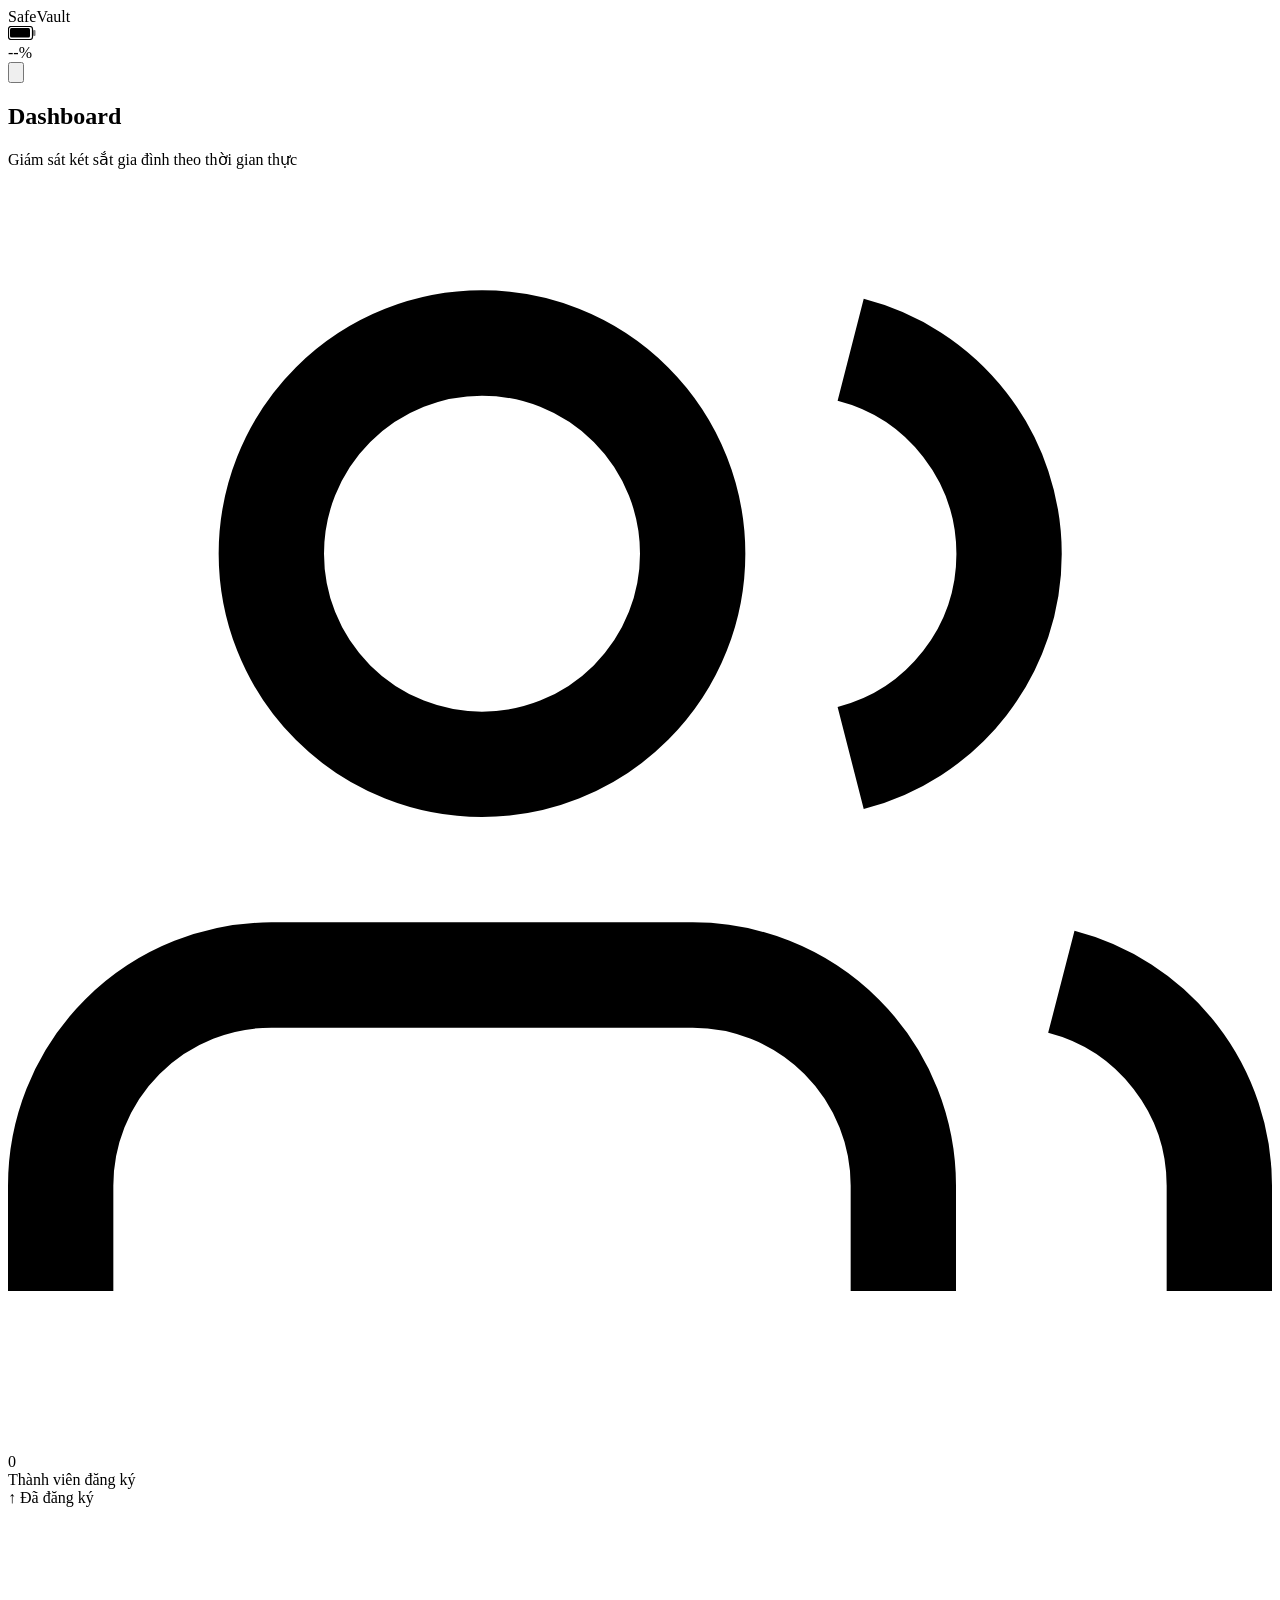
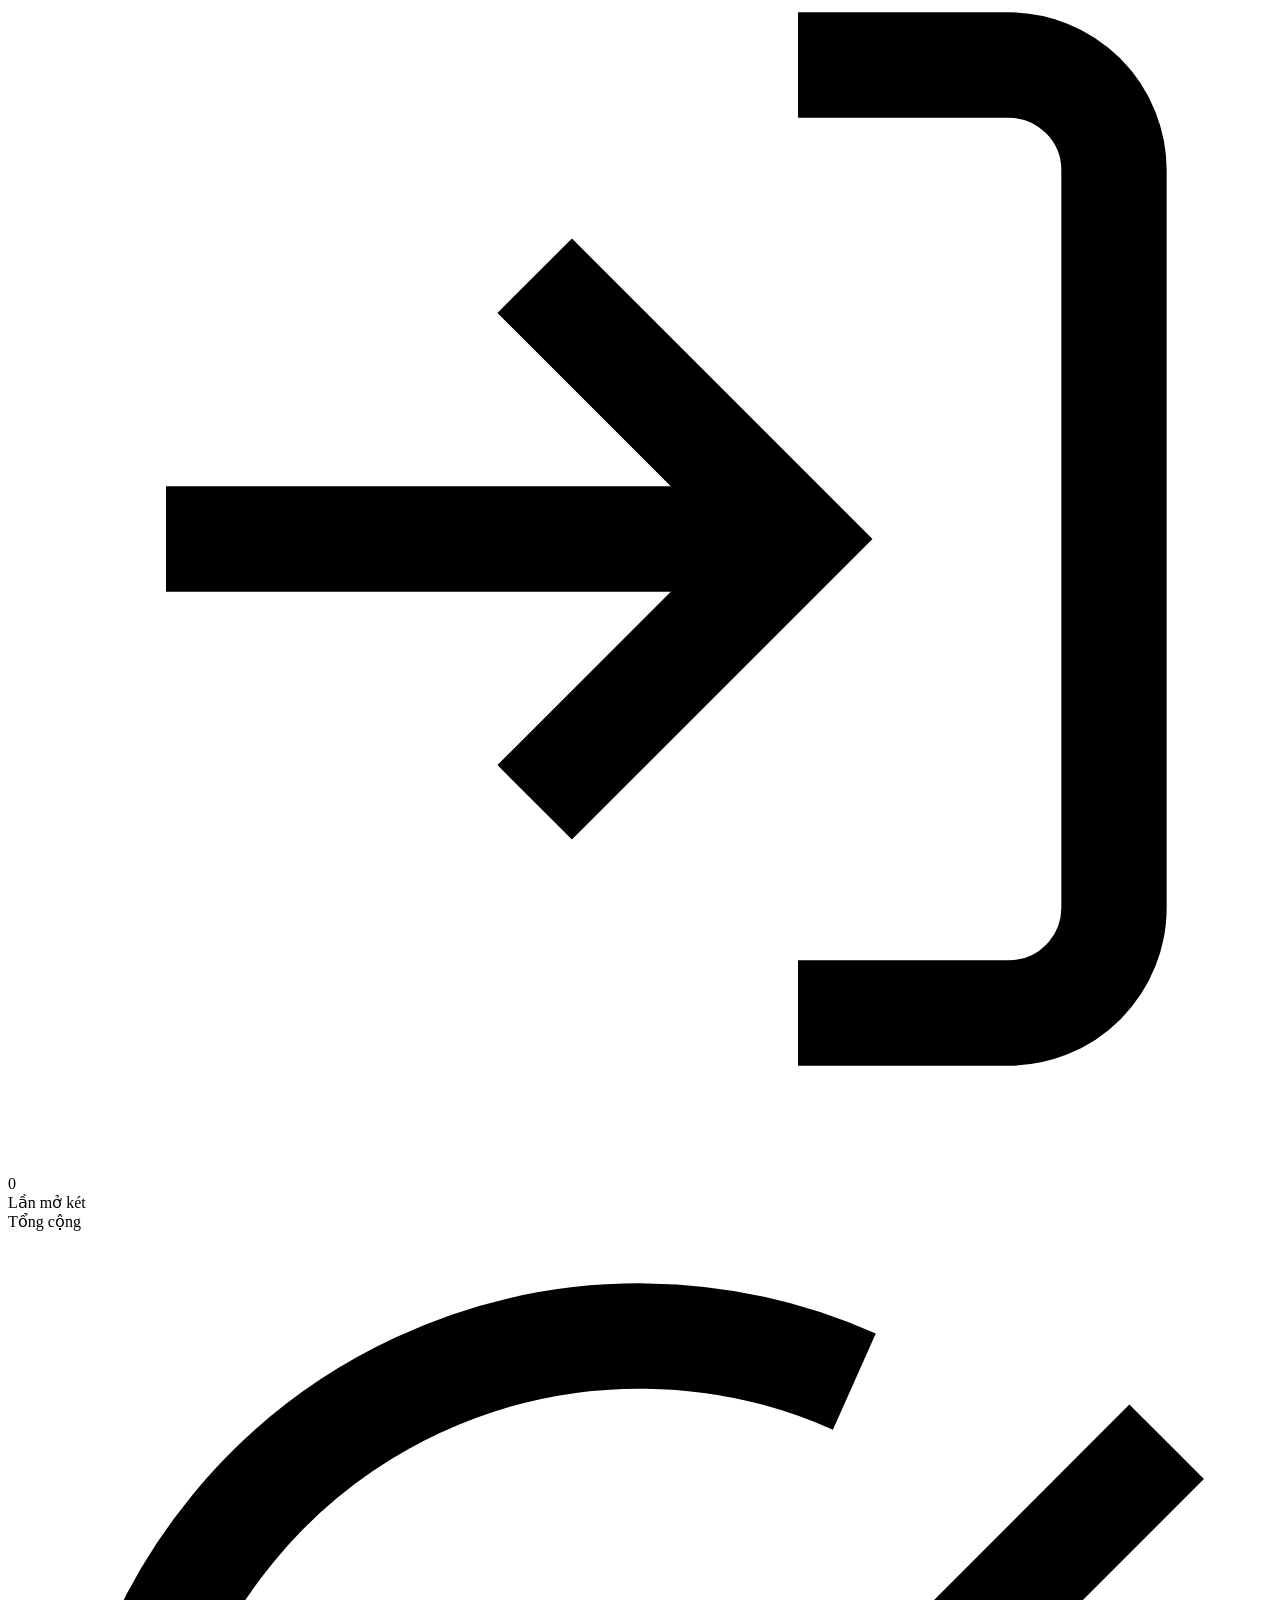
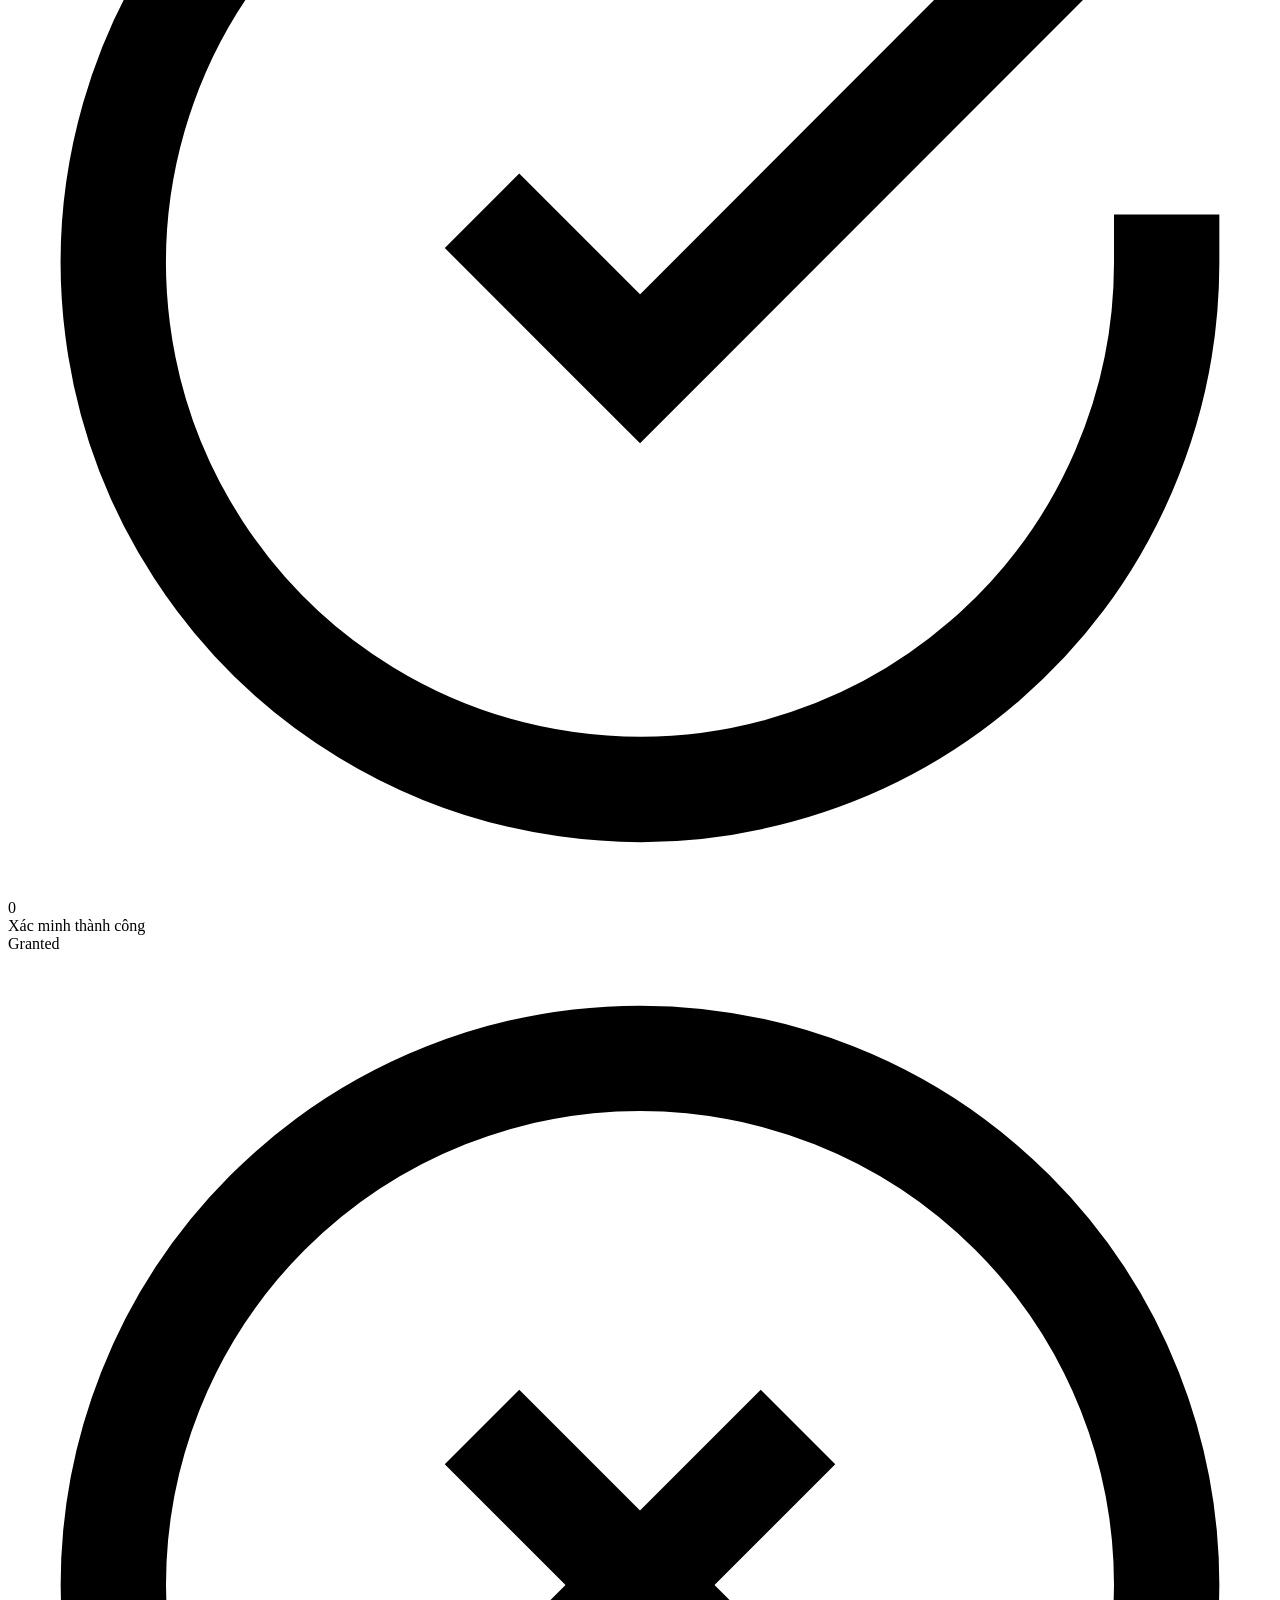
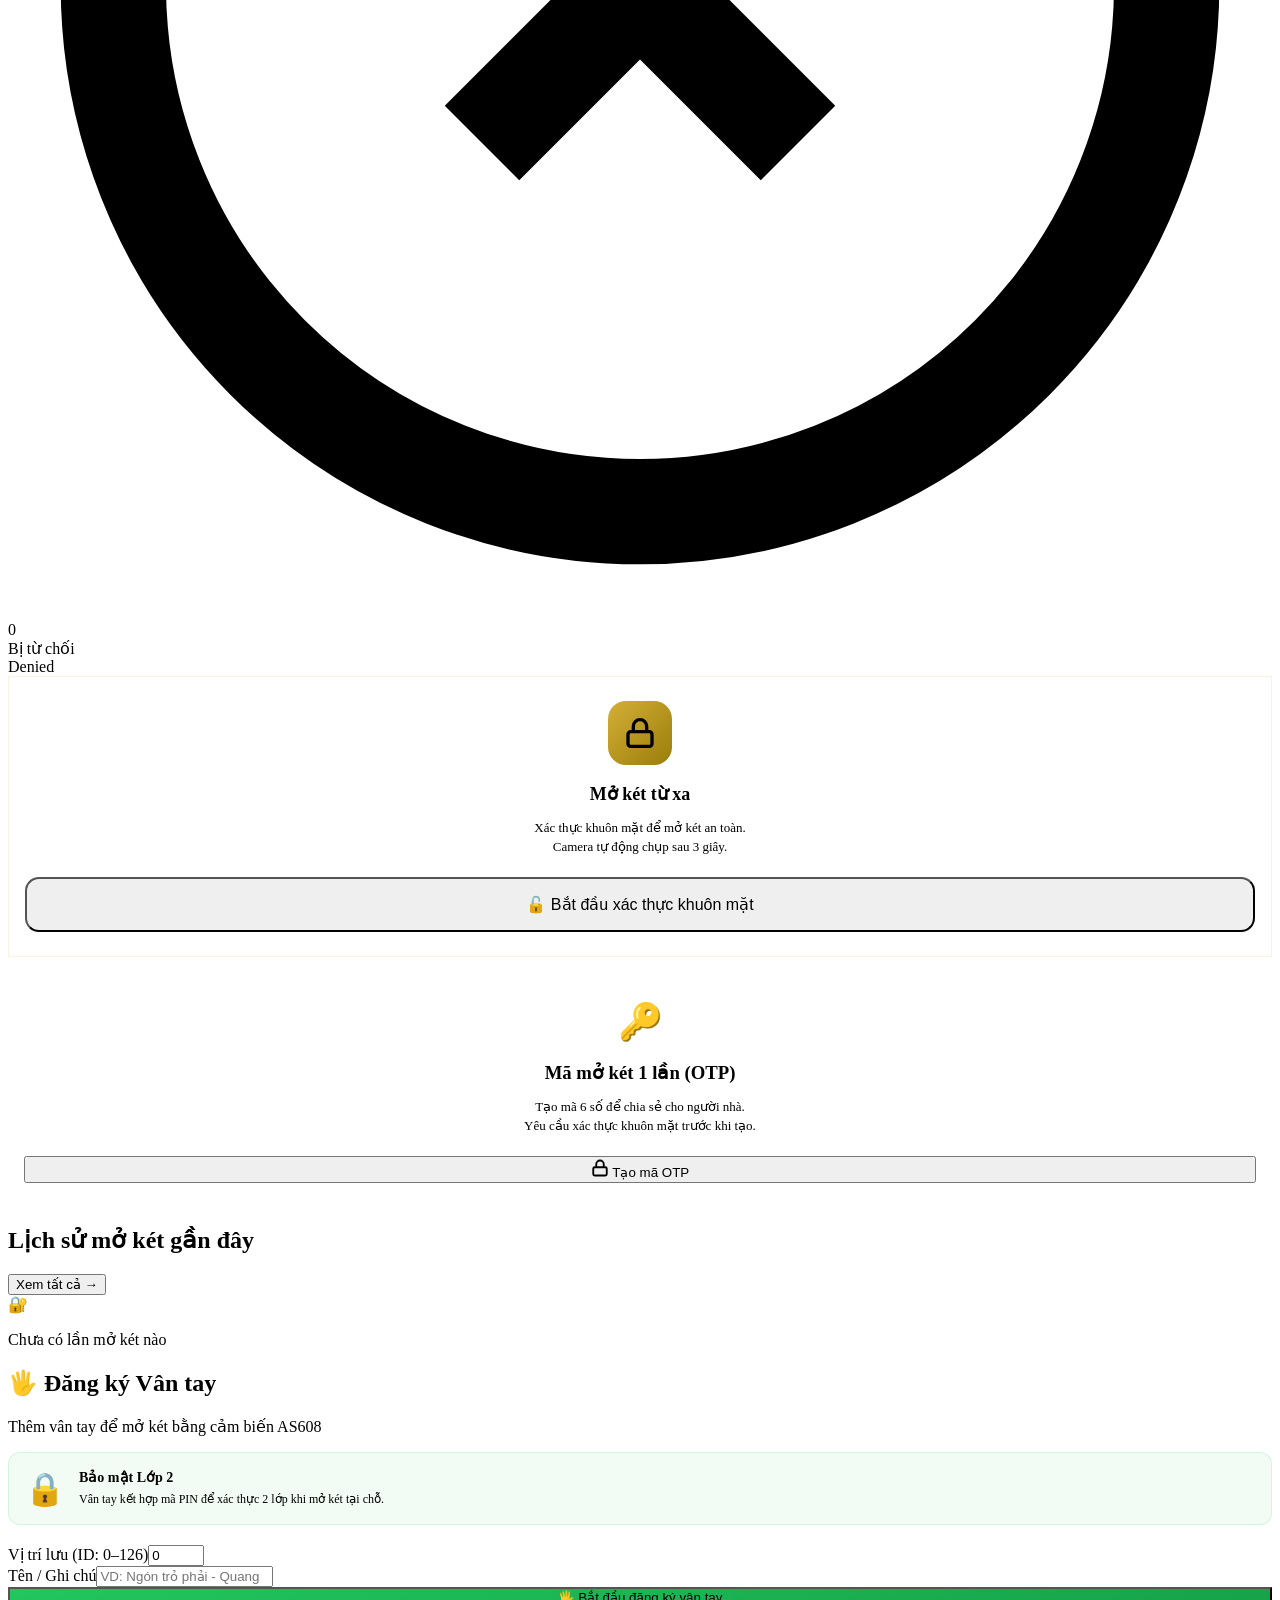
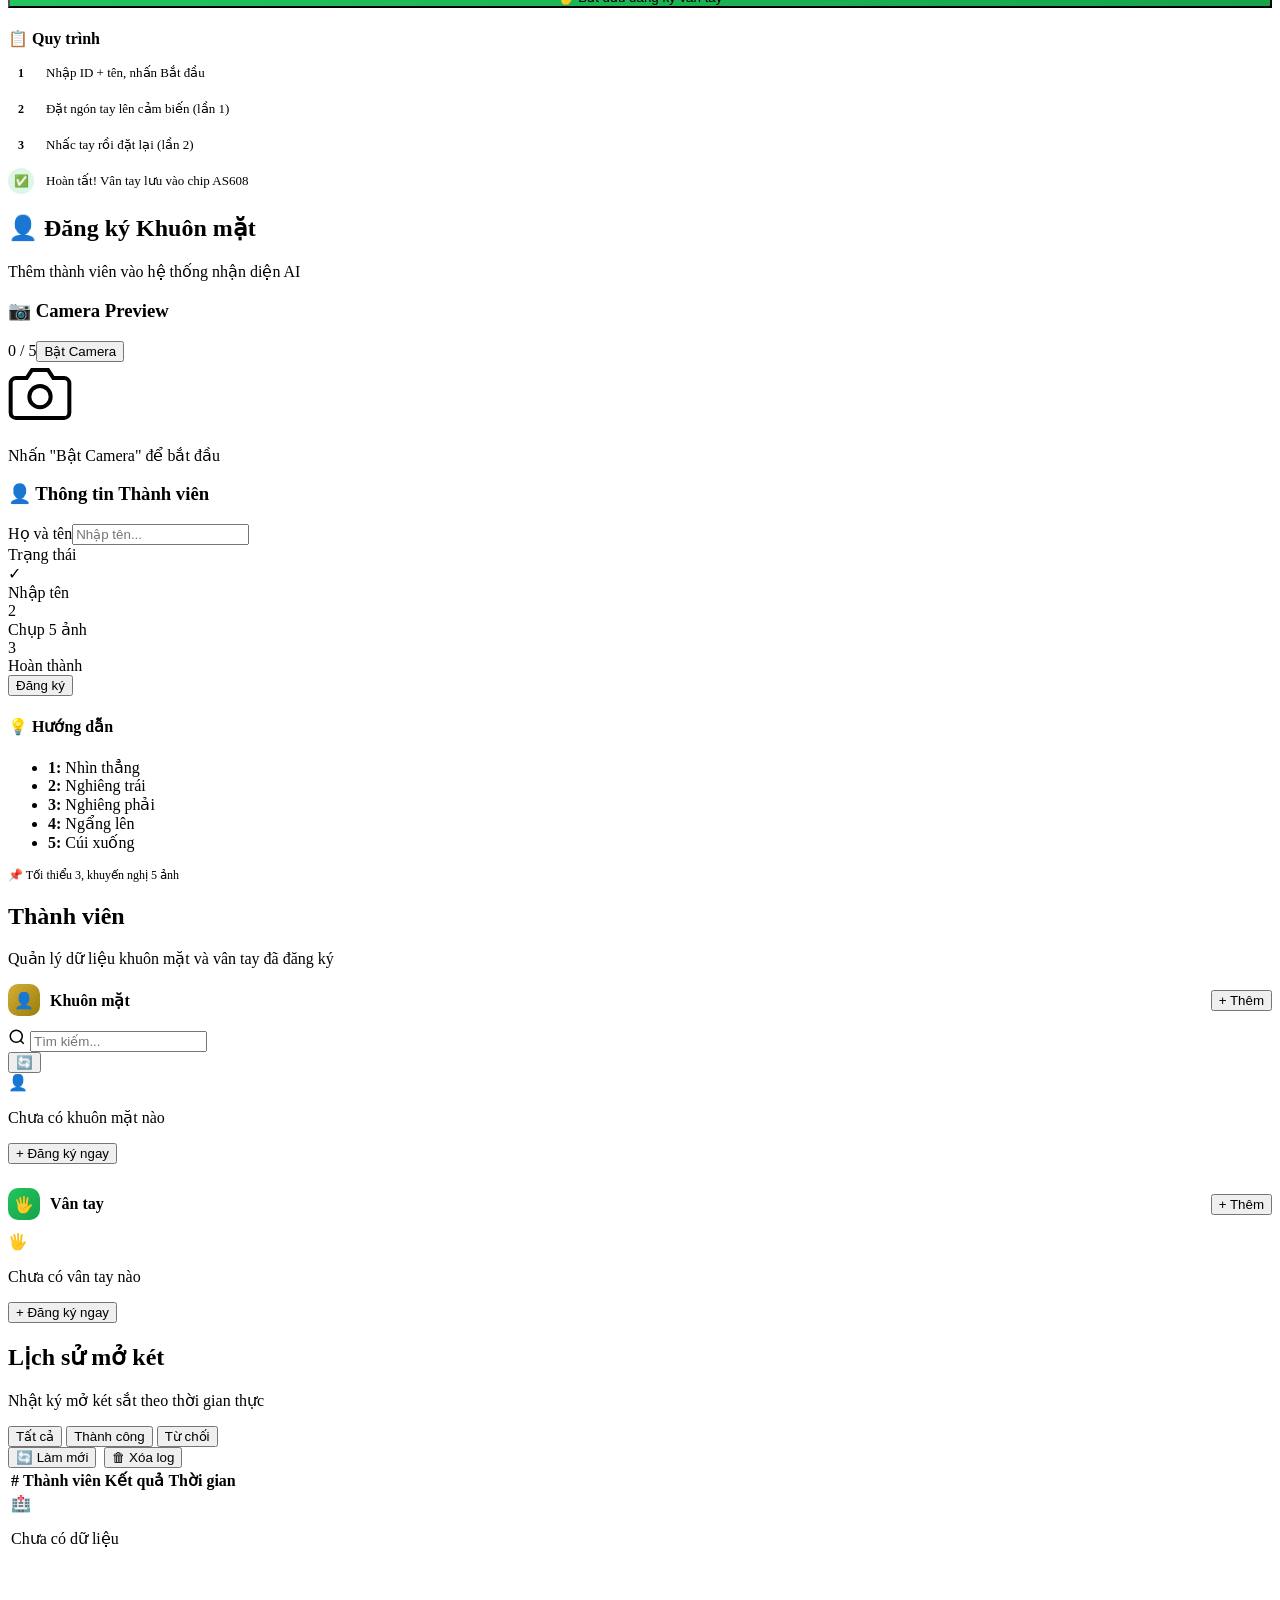
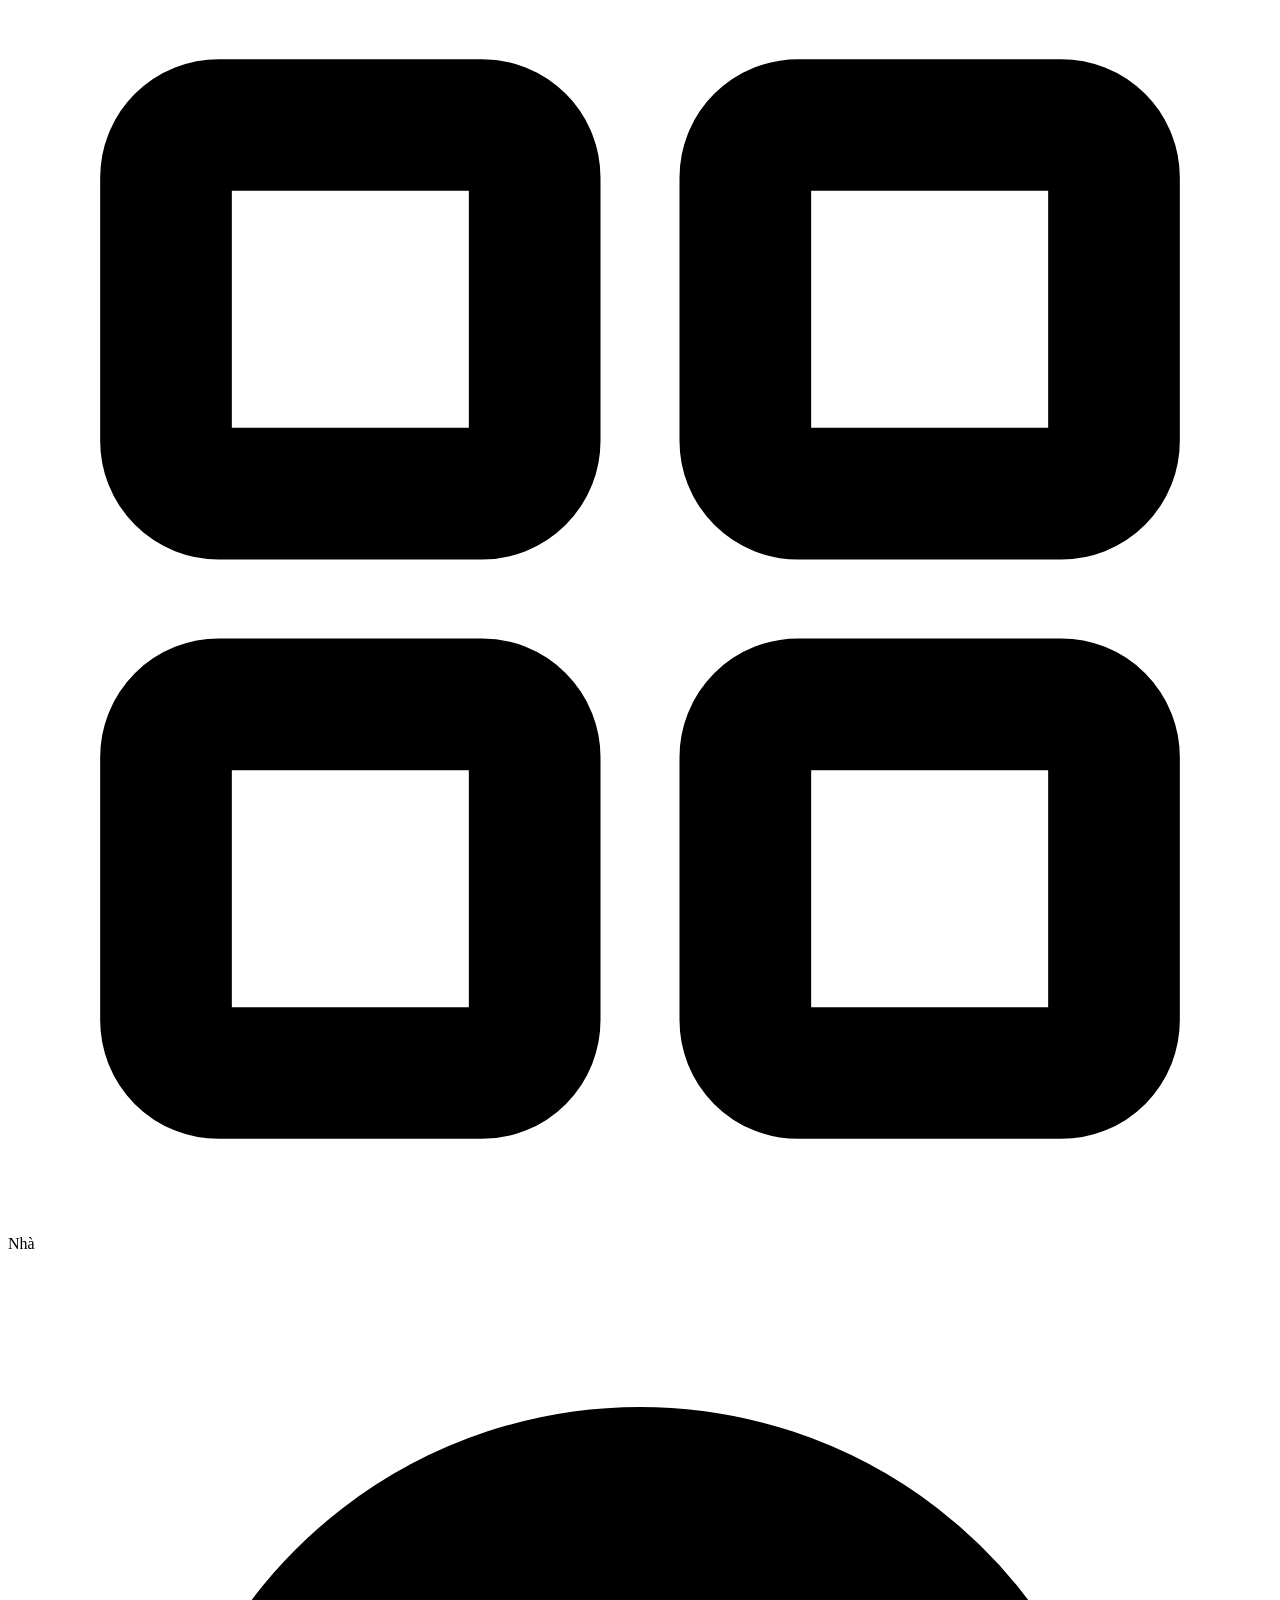
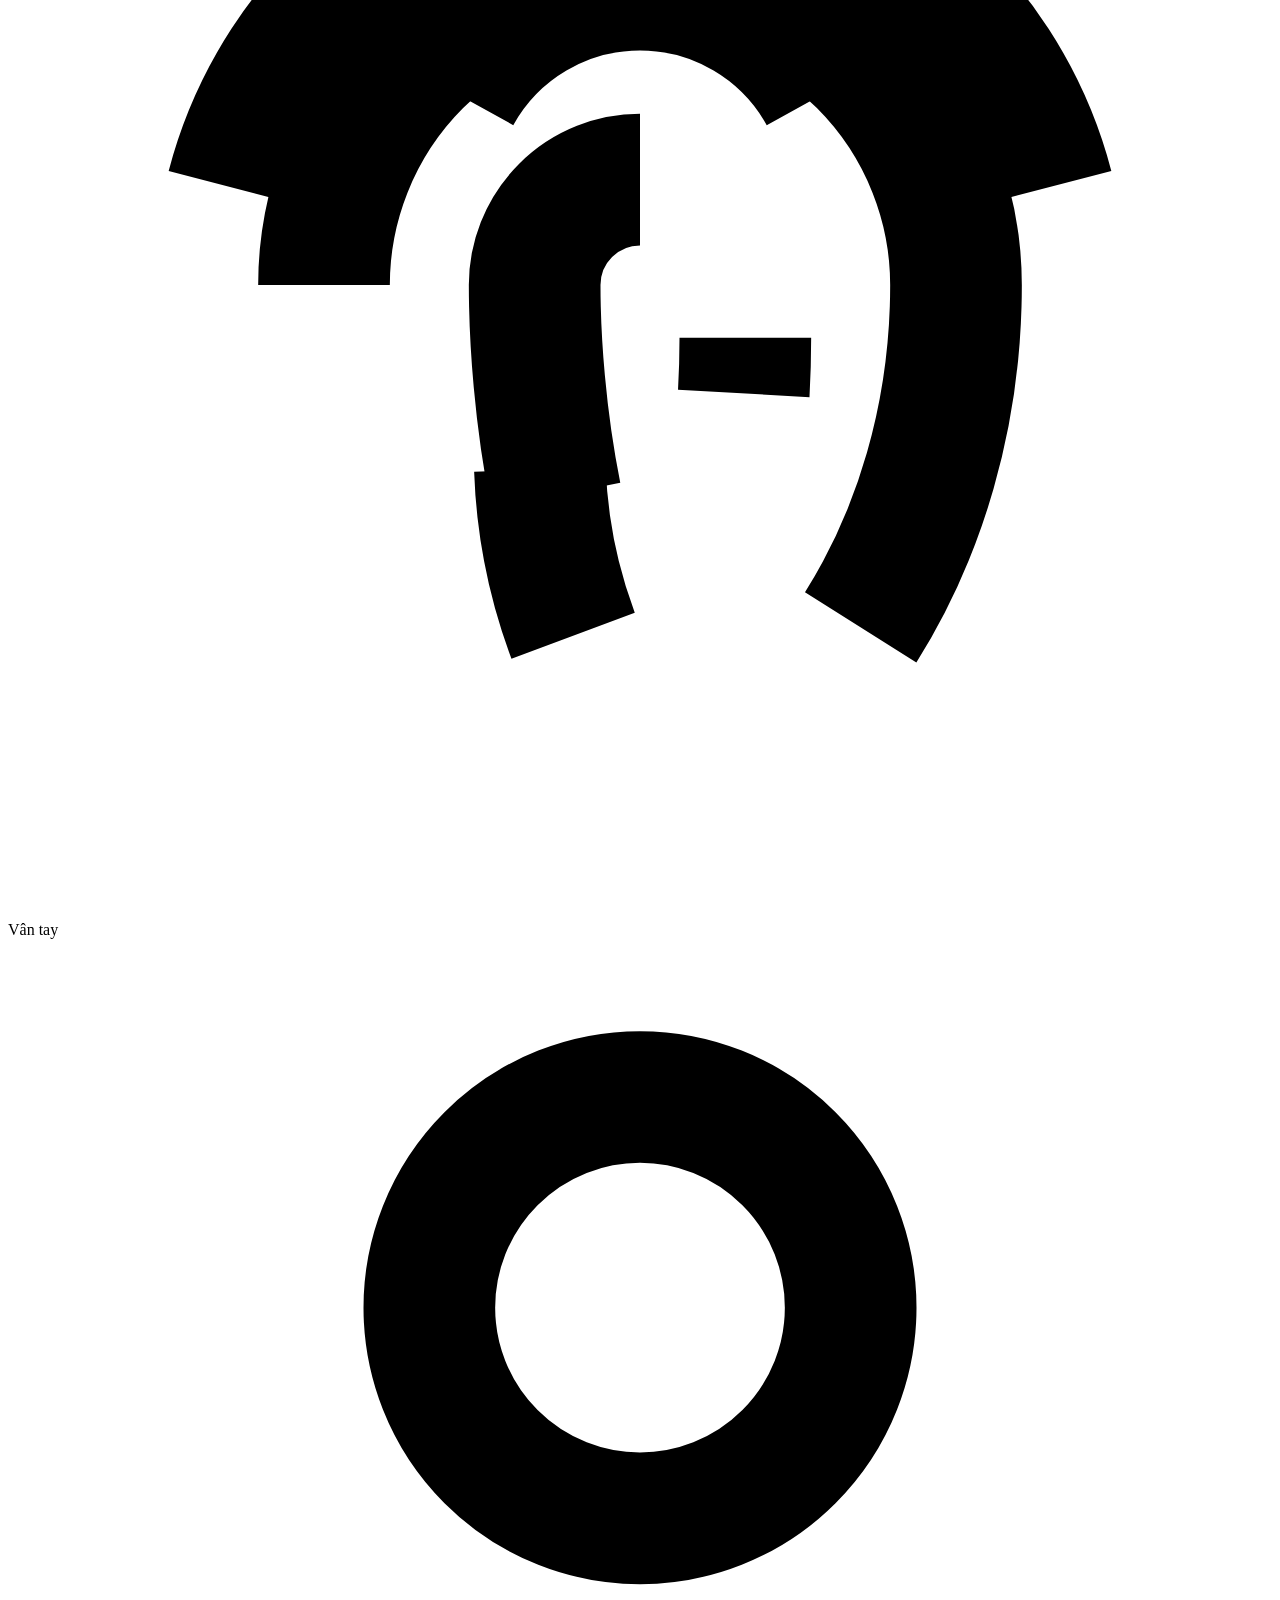
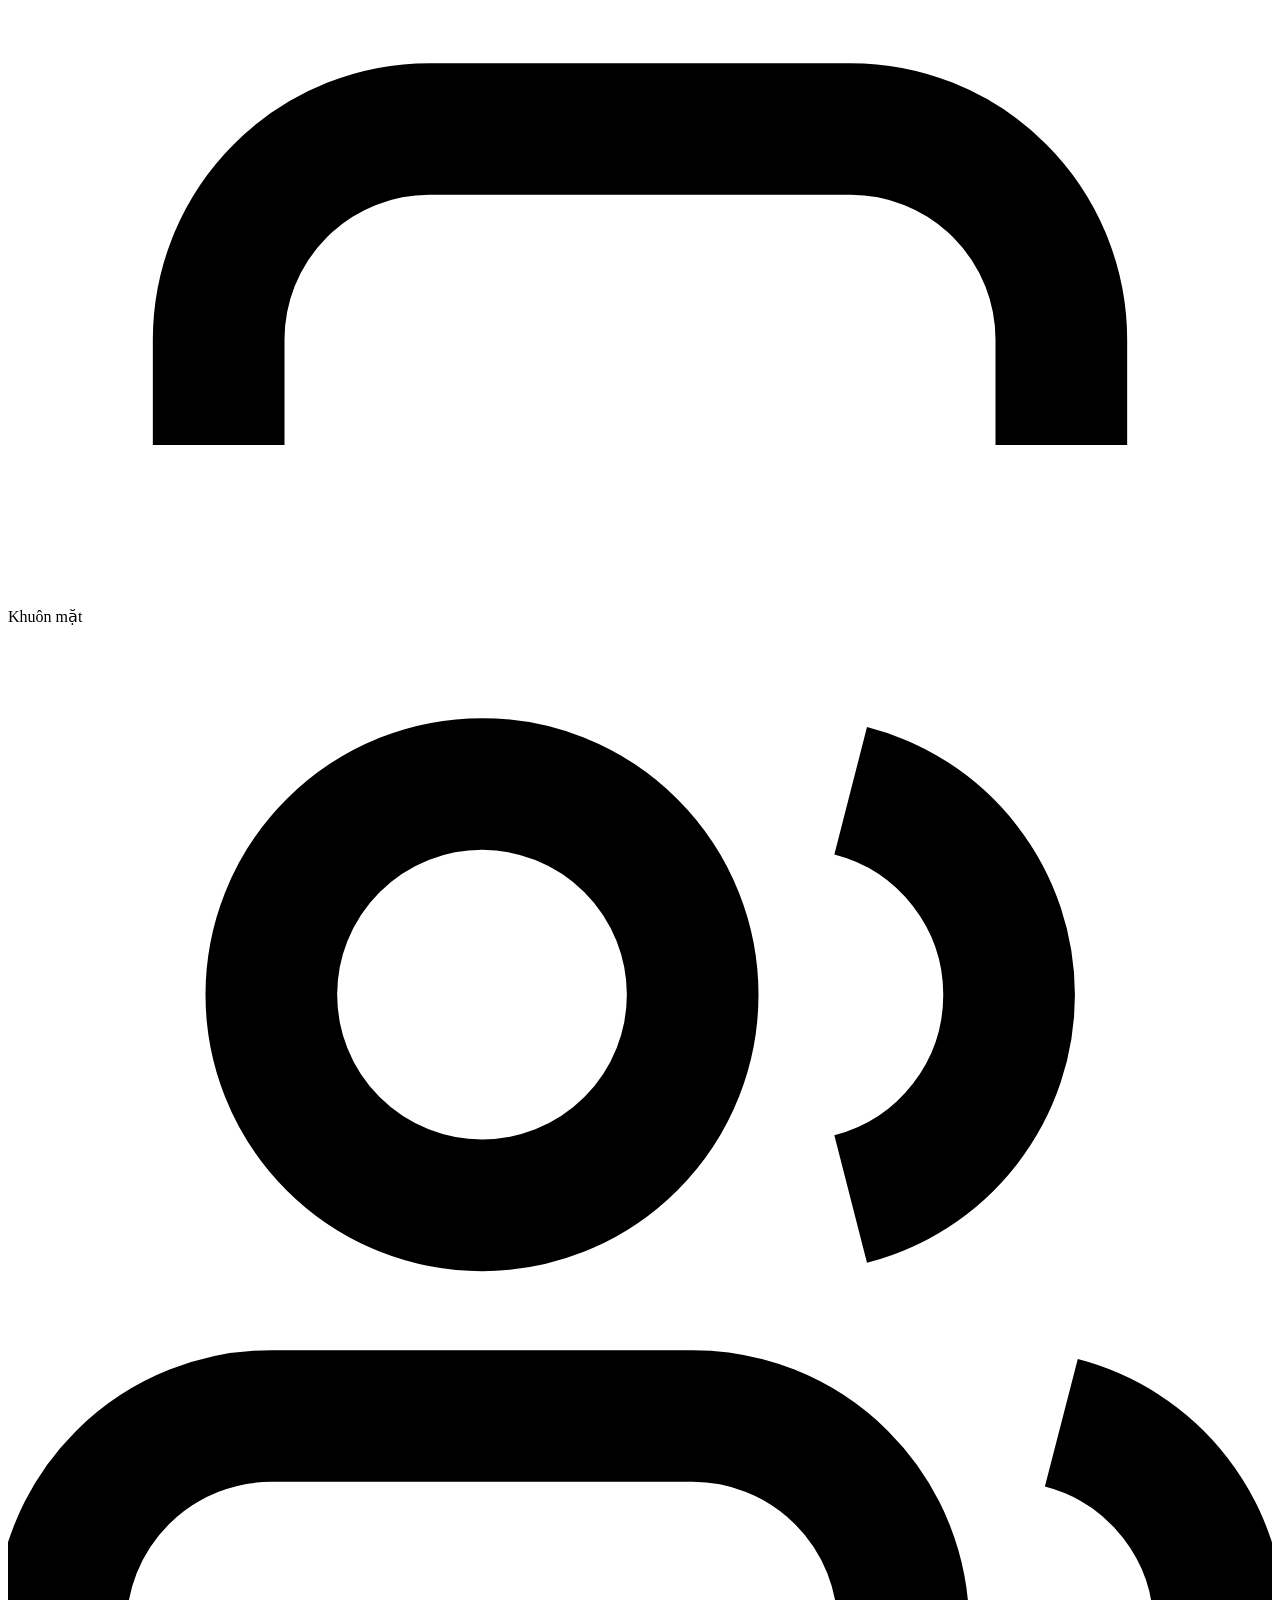
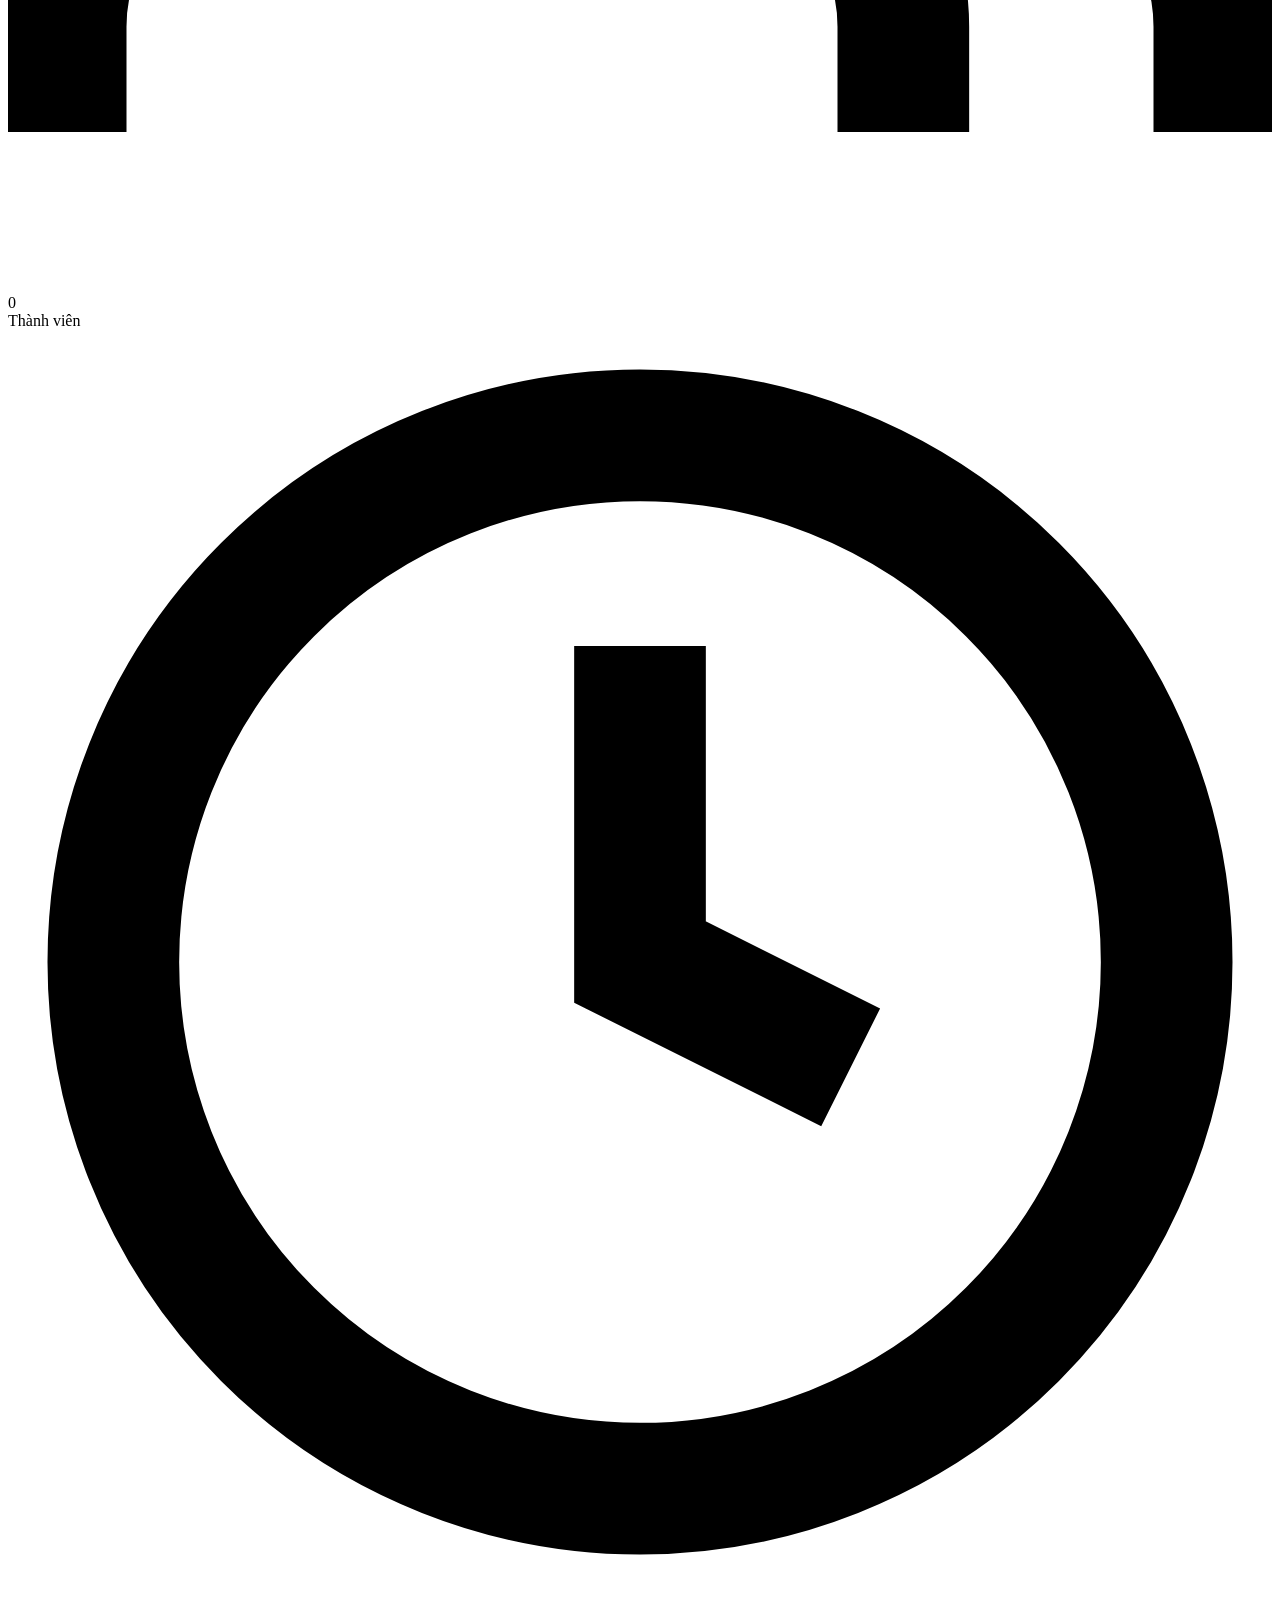
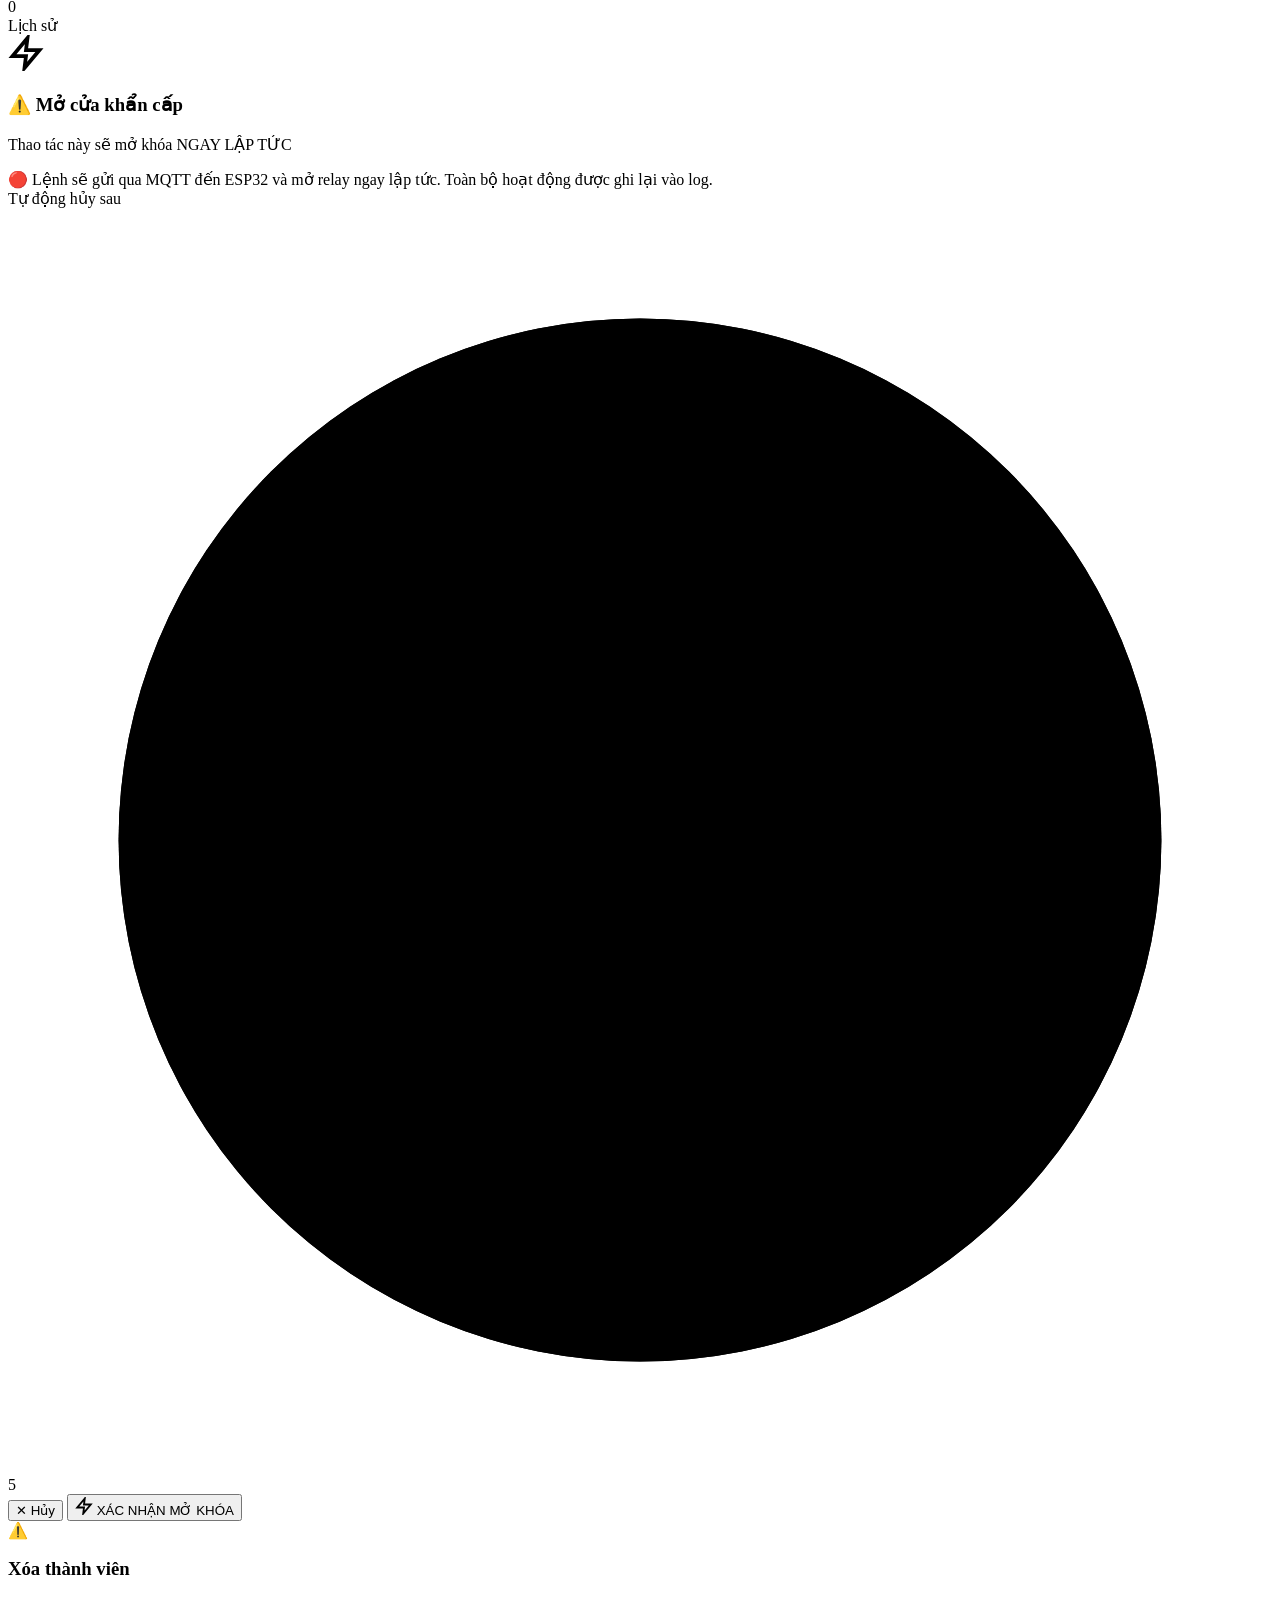
==== commit 59c08c83: "feat: cap nhat tinh nang do pin 12V va relay 12V" ====
--- a/Web/static/index.html
+++ b/Web/static/index.html
@@ -25,6 +25,17 @@
     </div>
     <div class="topbar-title" id="page-title">SafeVault</div>
     <div class="topbar-actions">
+      <!-- BATTERY WIDGET -->
+      <div class="battery-widget" id="battery-widget" title="Đang tải...">
+        <div class="battery-icon-wrap">
+          <svg class="battery-svg" viewBox="0 0 28 14" width="28" height="14">
+            <rect x="0.5" y="0.5" width="24" height="13" rx="2.5" ry="2.5" fill="none" stroke="currentColor" stroke-width="1.2"/>
+            <rect x="25" y="4" width="2.5" height="6" rx="1" fill="currentColor" opacity="0.5"/>
+            <rect class="battery-fill" id="battery-fill" x="2" y="2" width="20" height="9.5" rx="1.5" fill="var(--green-400)"/>
+          </svg>
+        </div>
+        <span class="battery-pct" id="battery-pct">--%</span>
+      </div>
       <button class="btn-icon" onclick="refreshAll()" title="Làm mới">
         <svg viewBox="0 0 24 24" fill="none" stroke="currentColor" stroke-width="2">
           <polyline points="23 4 23 10 17 10"/>
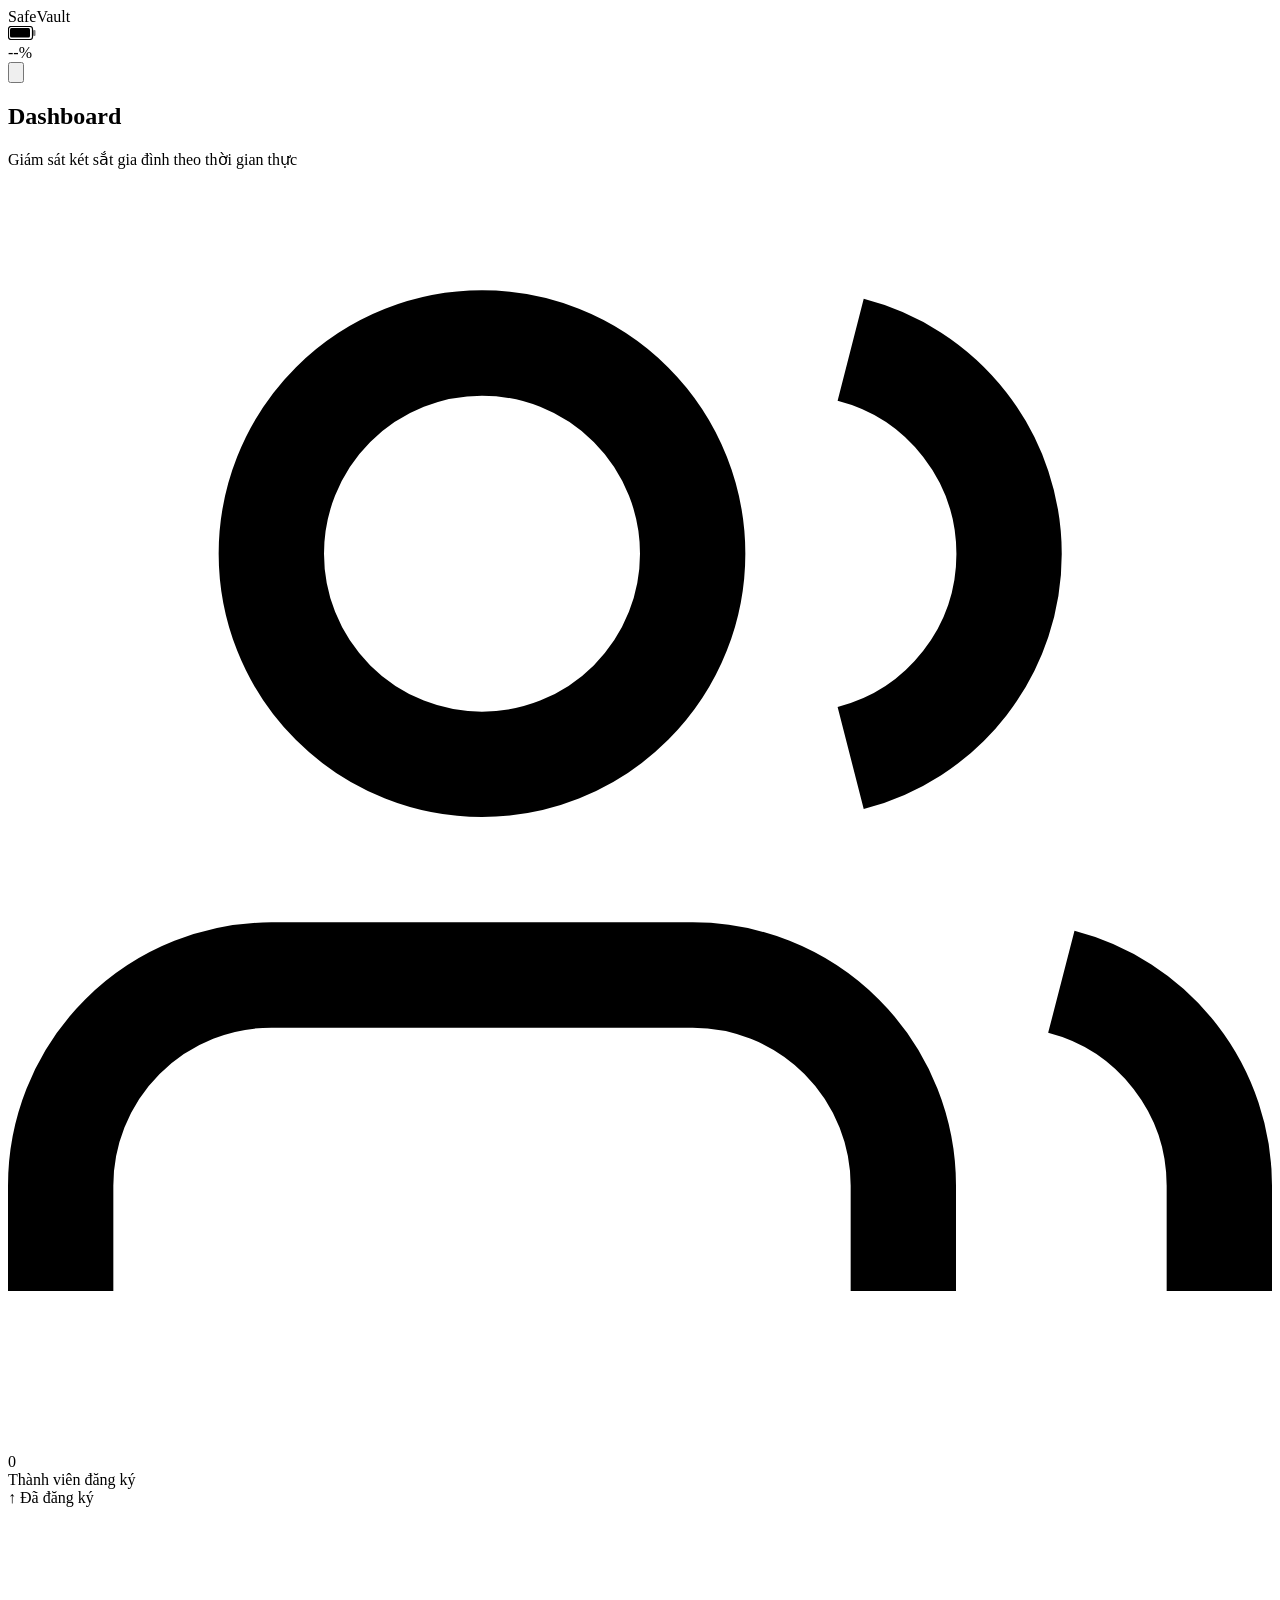
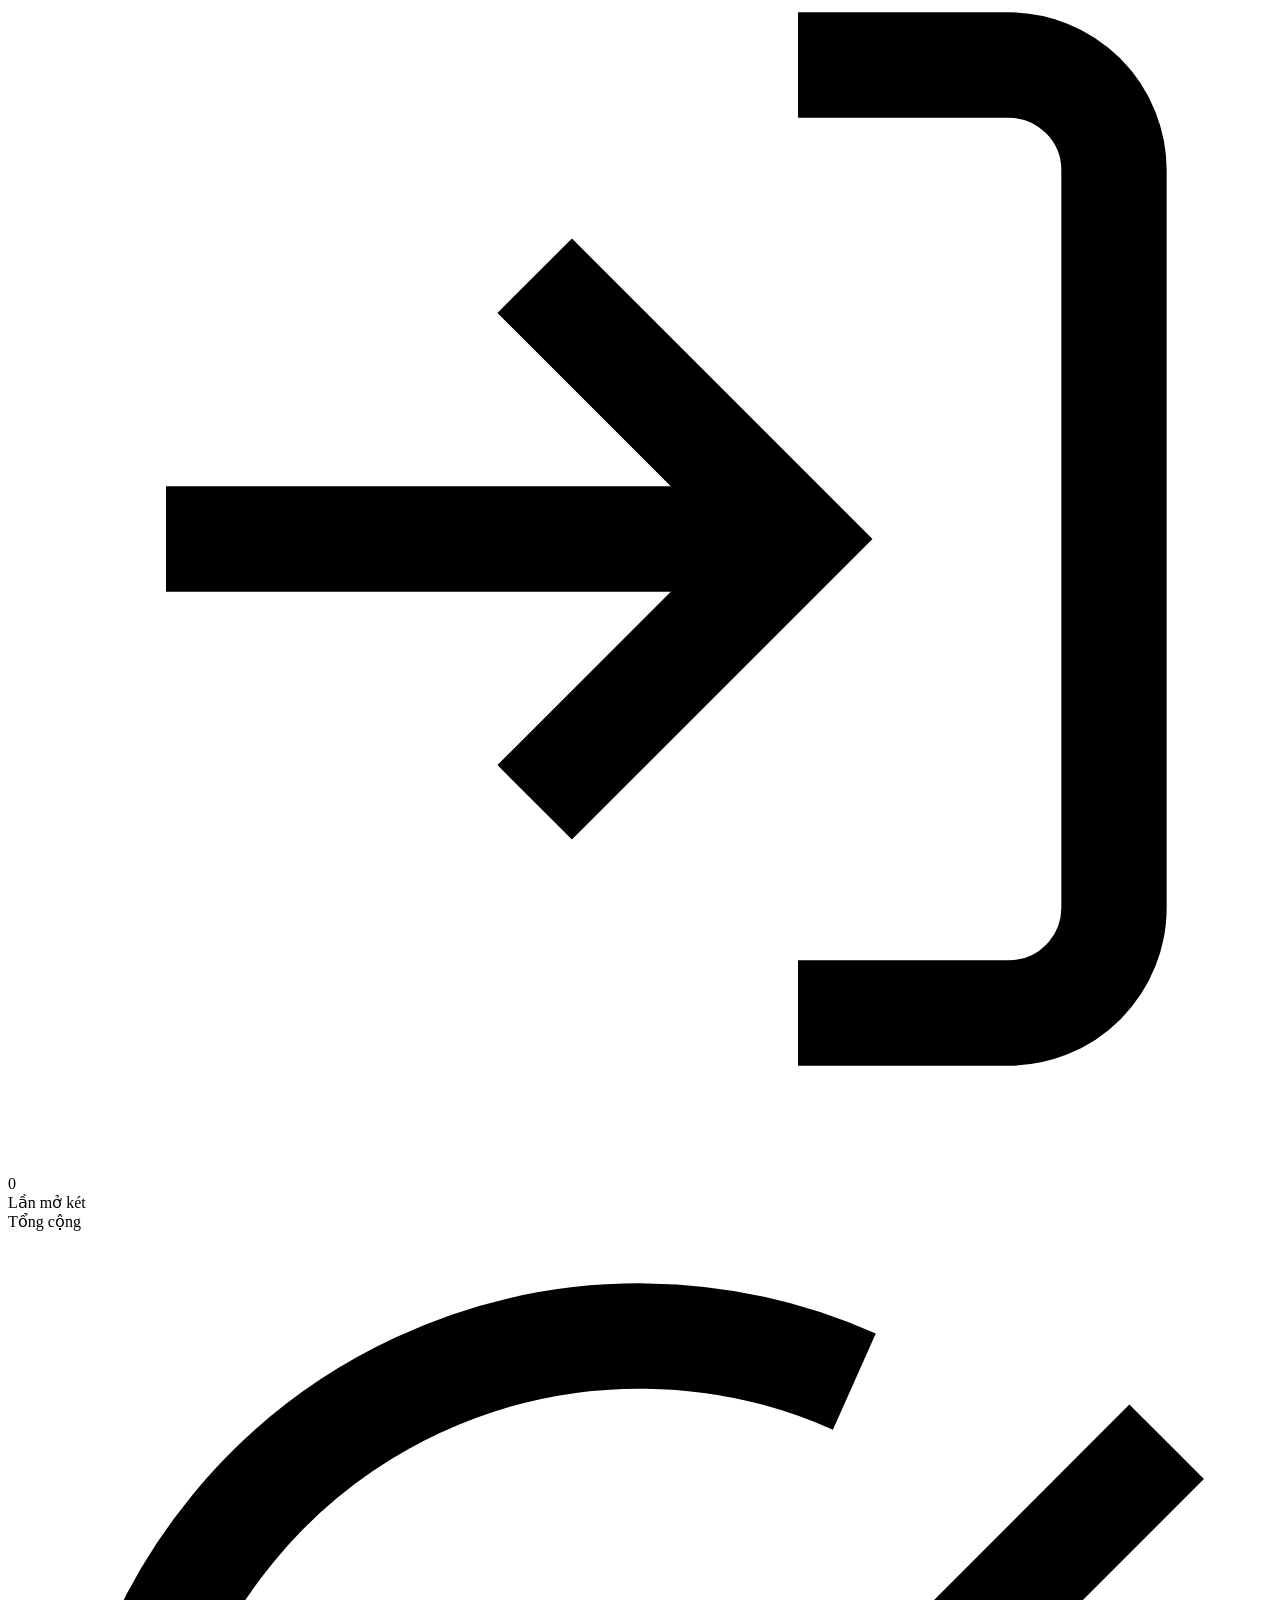
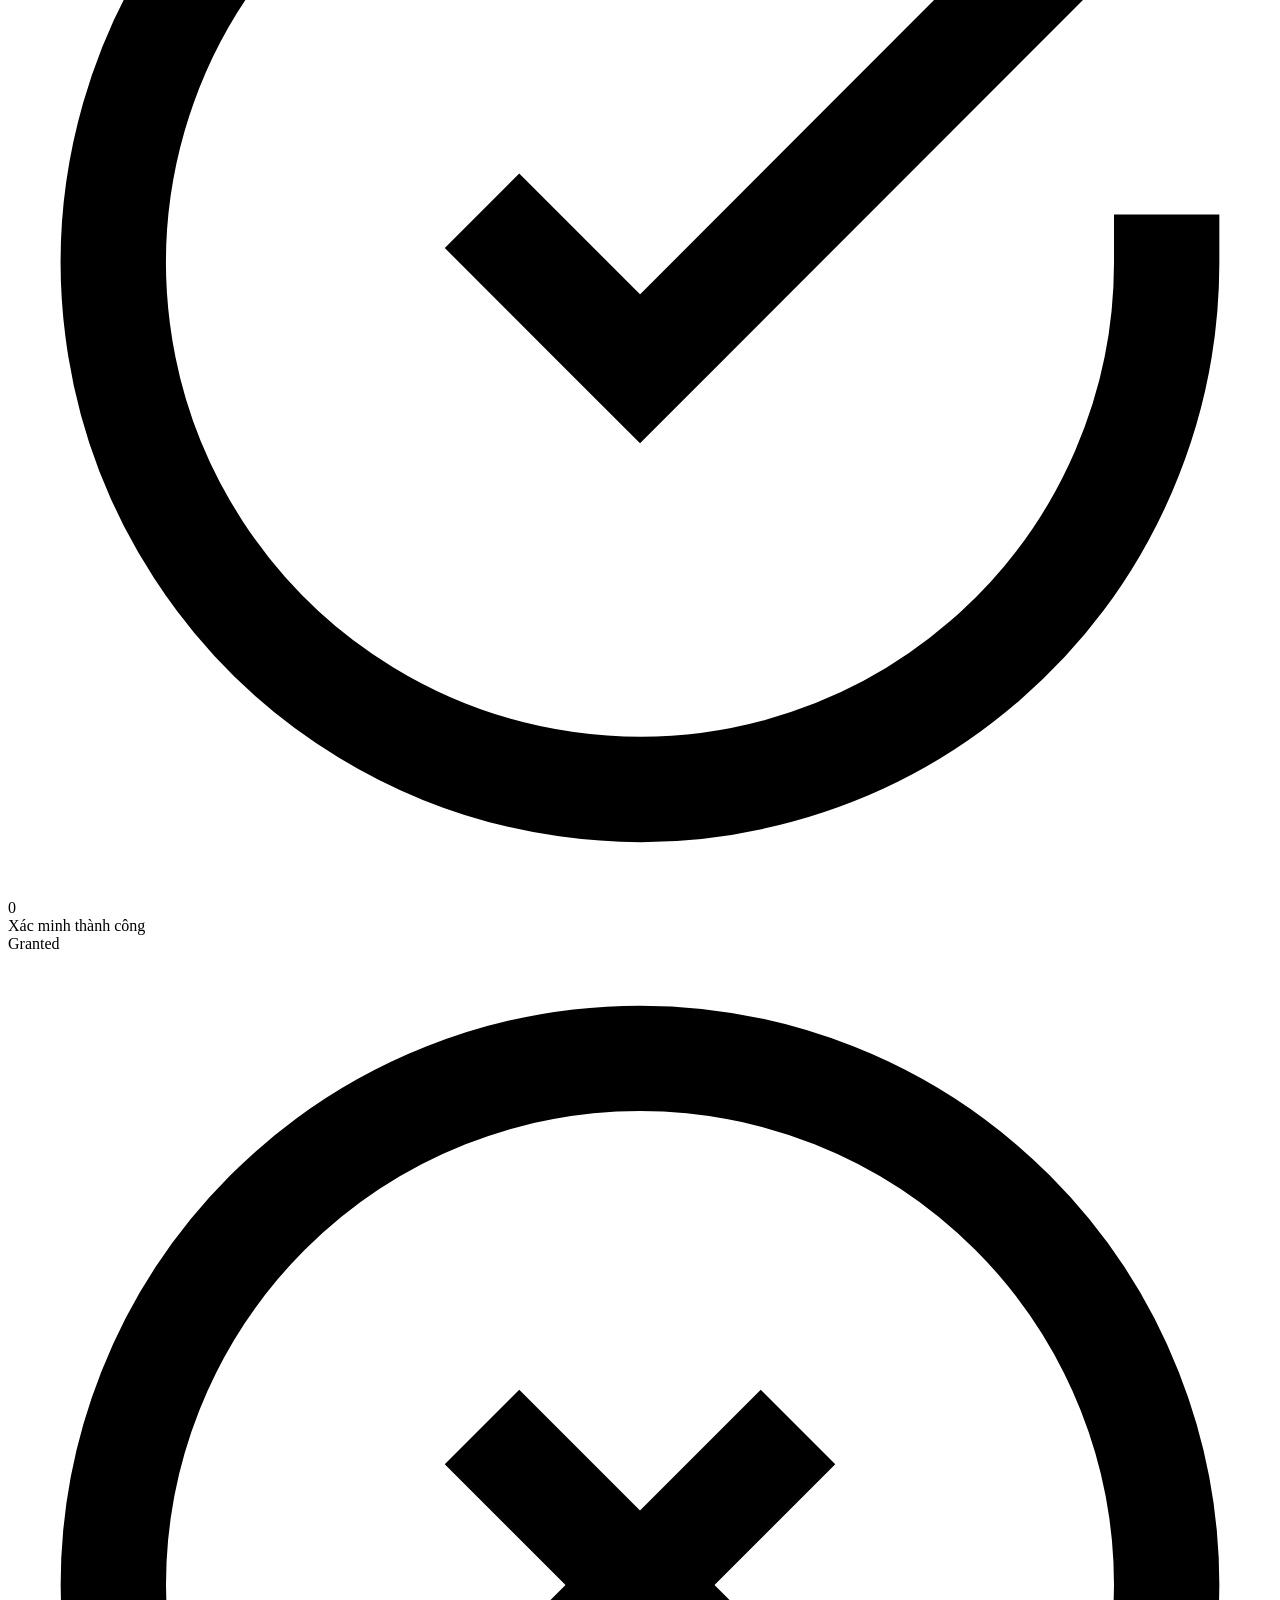
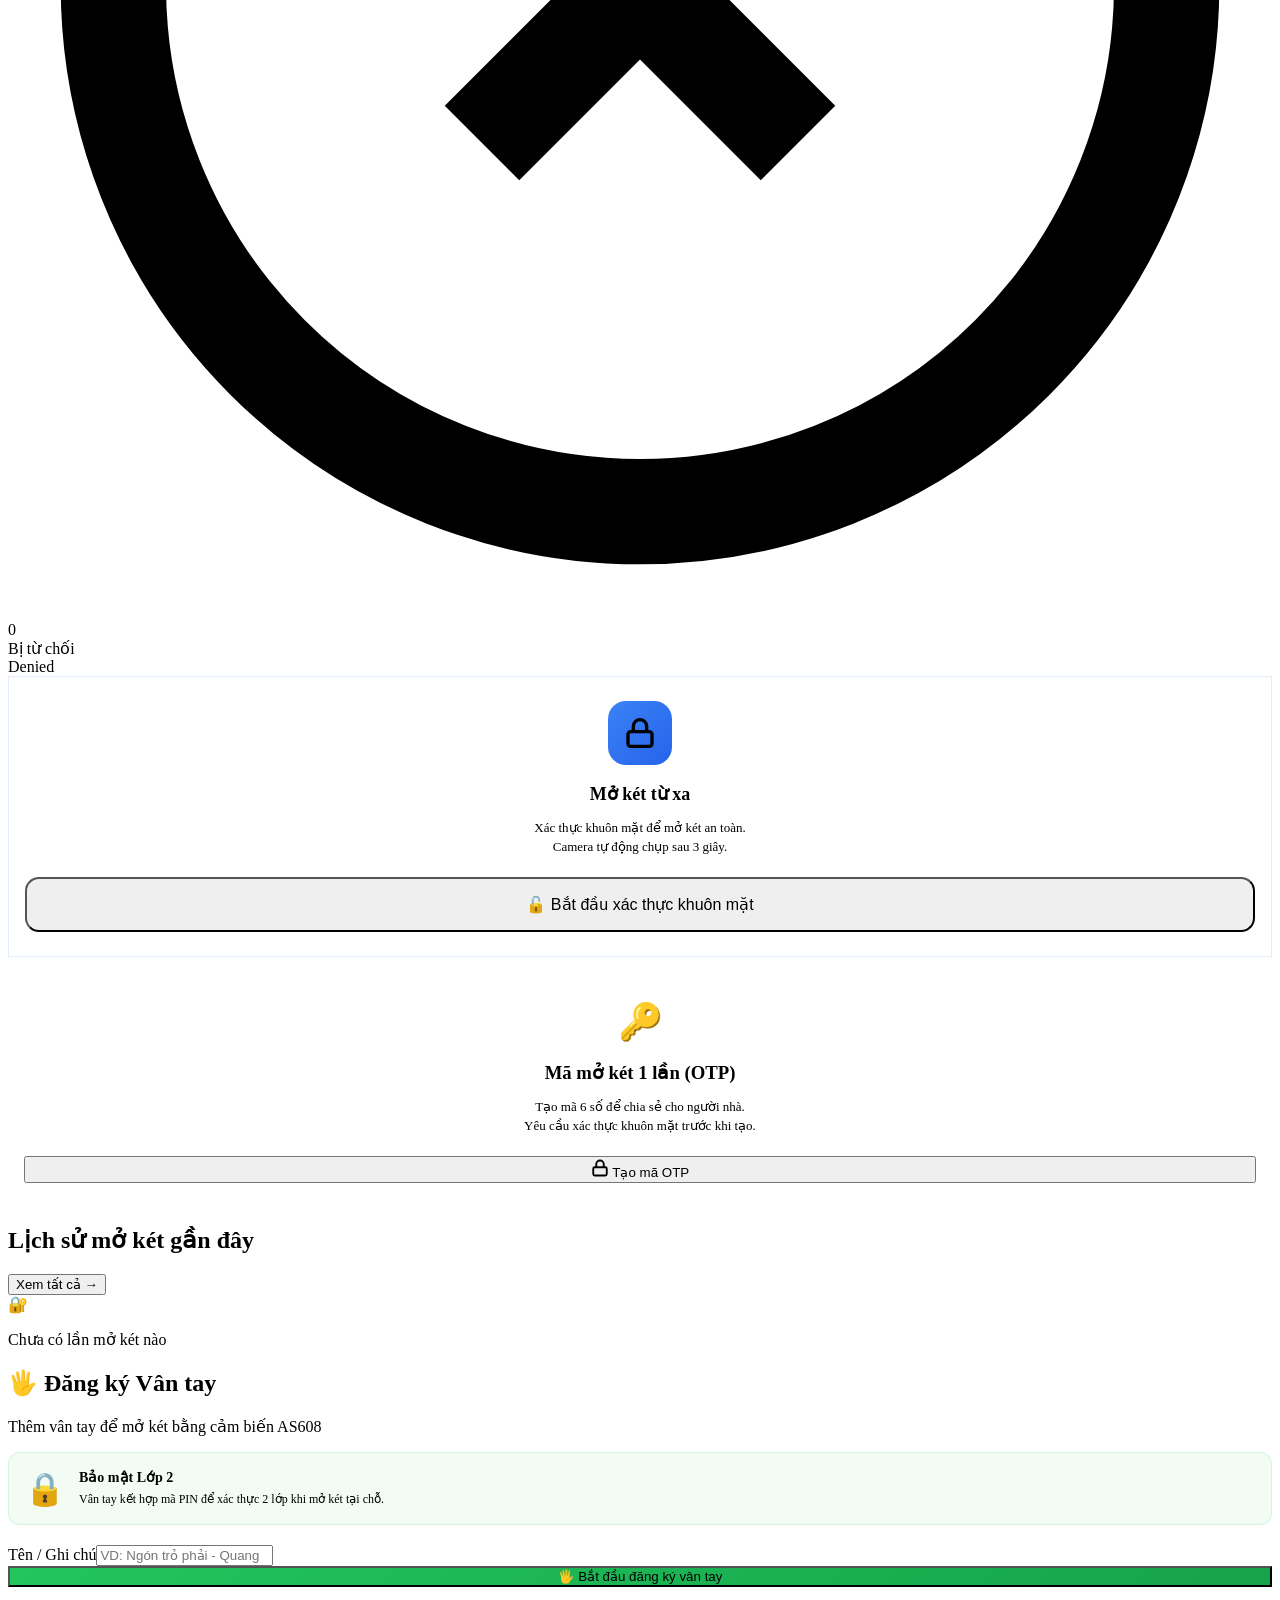
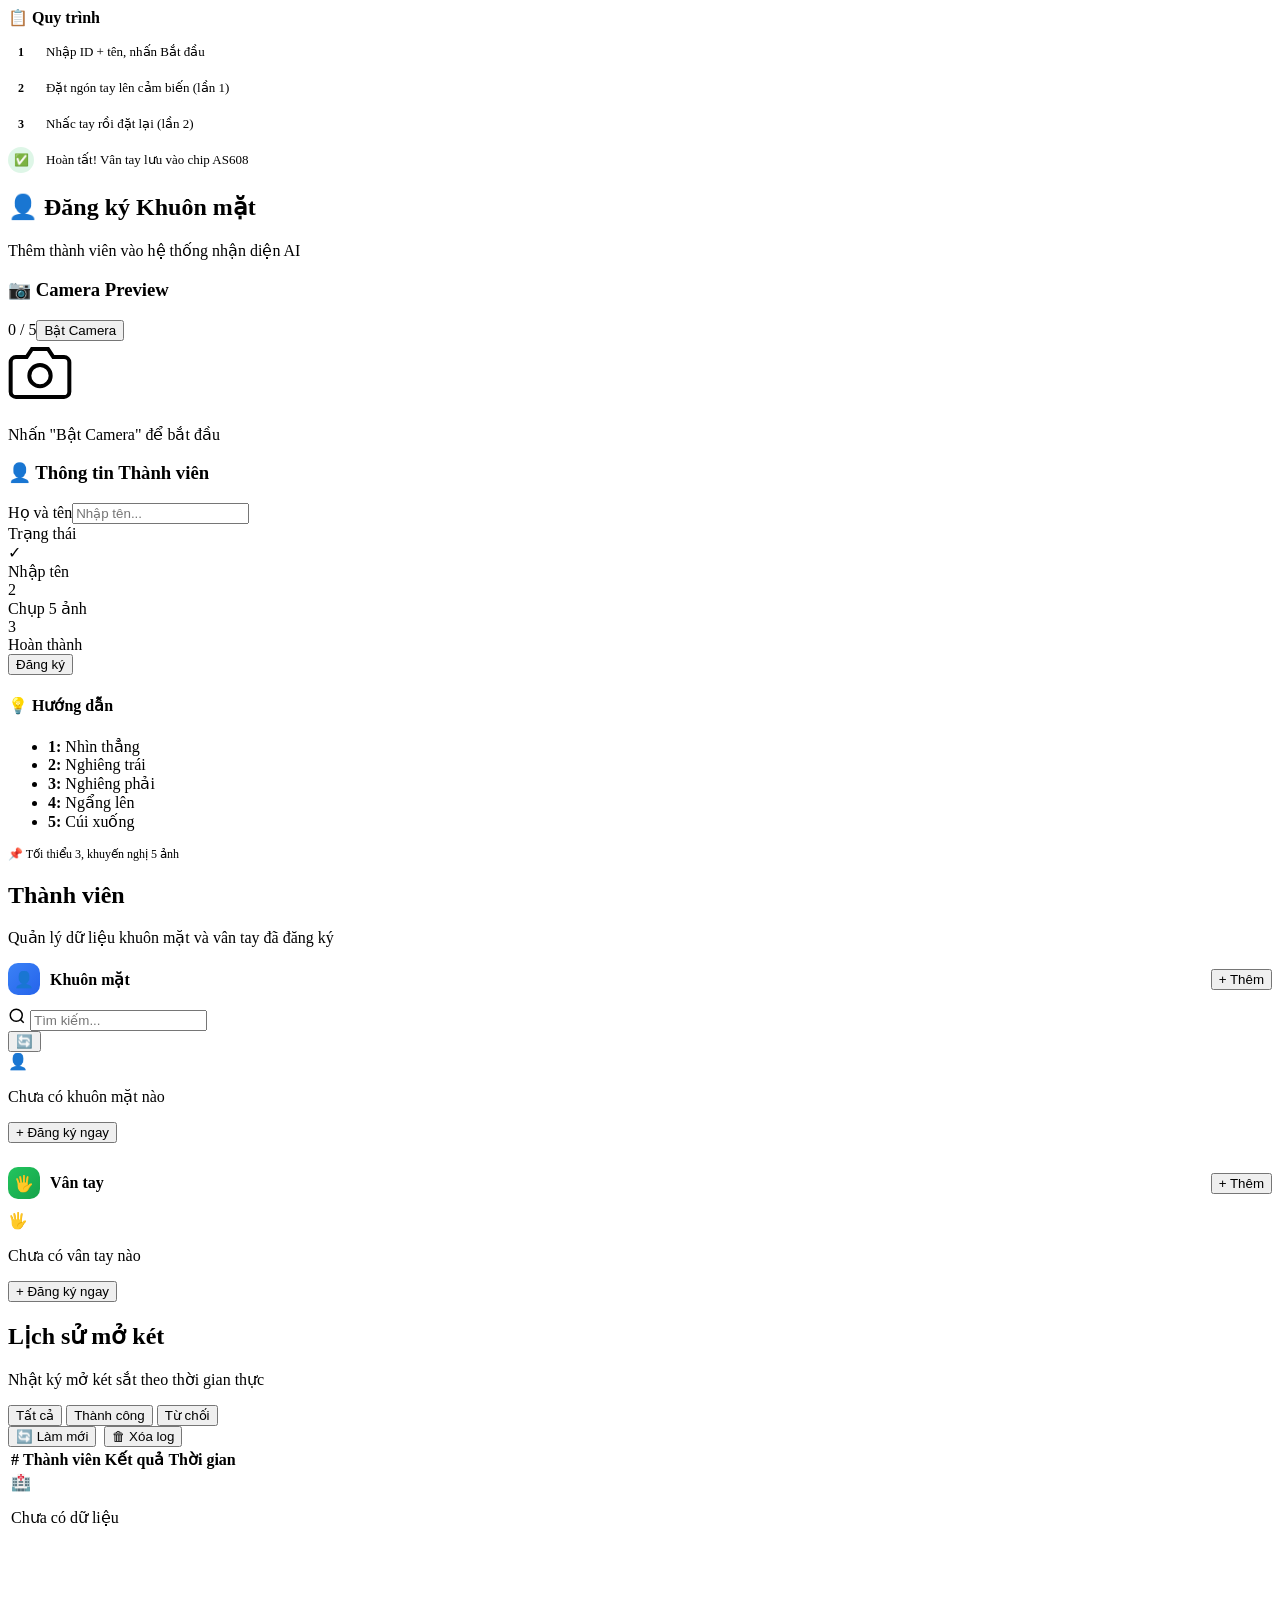
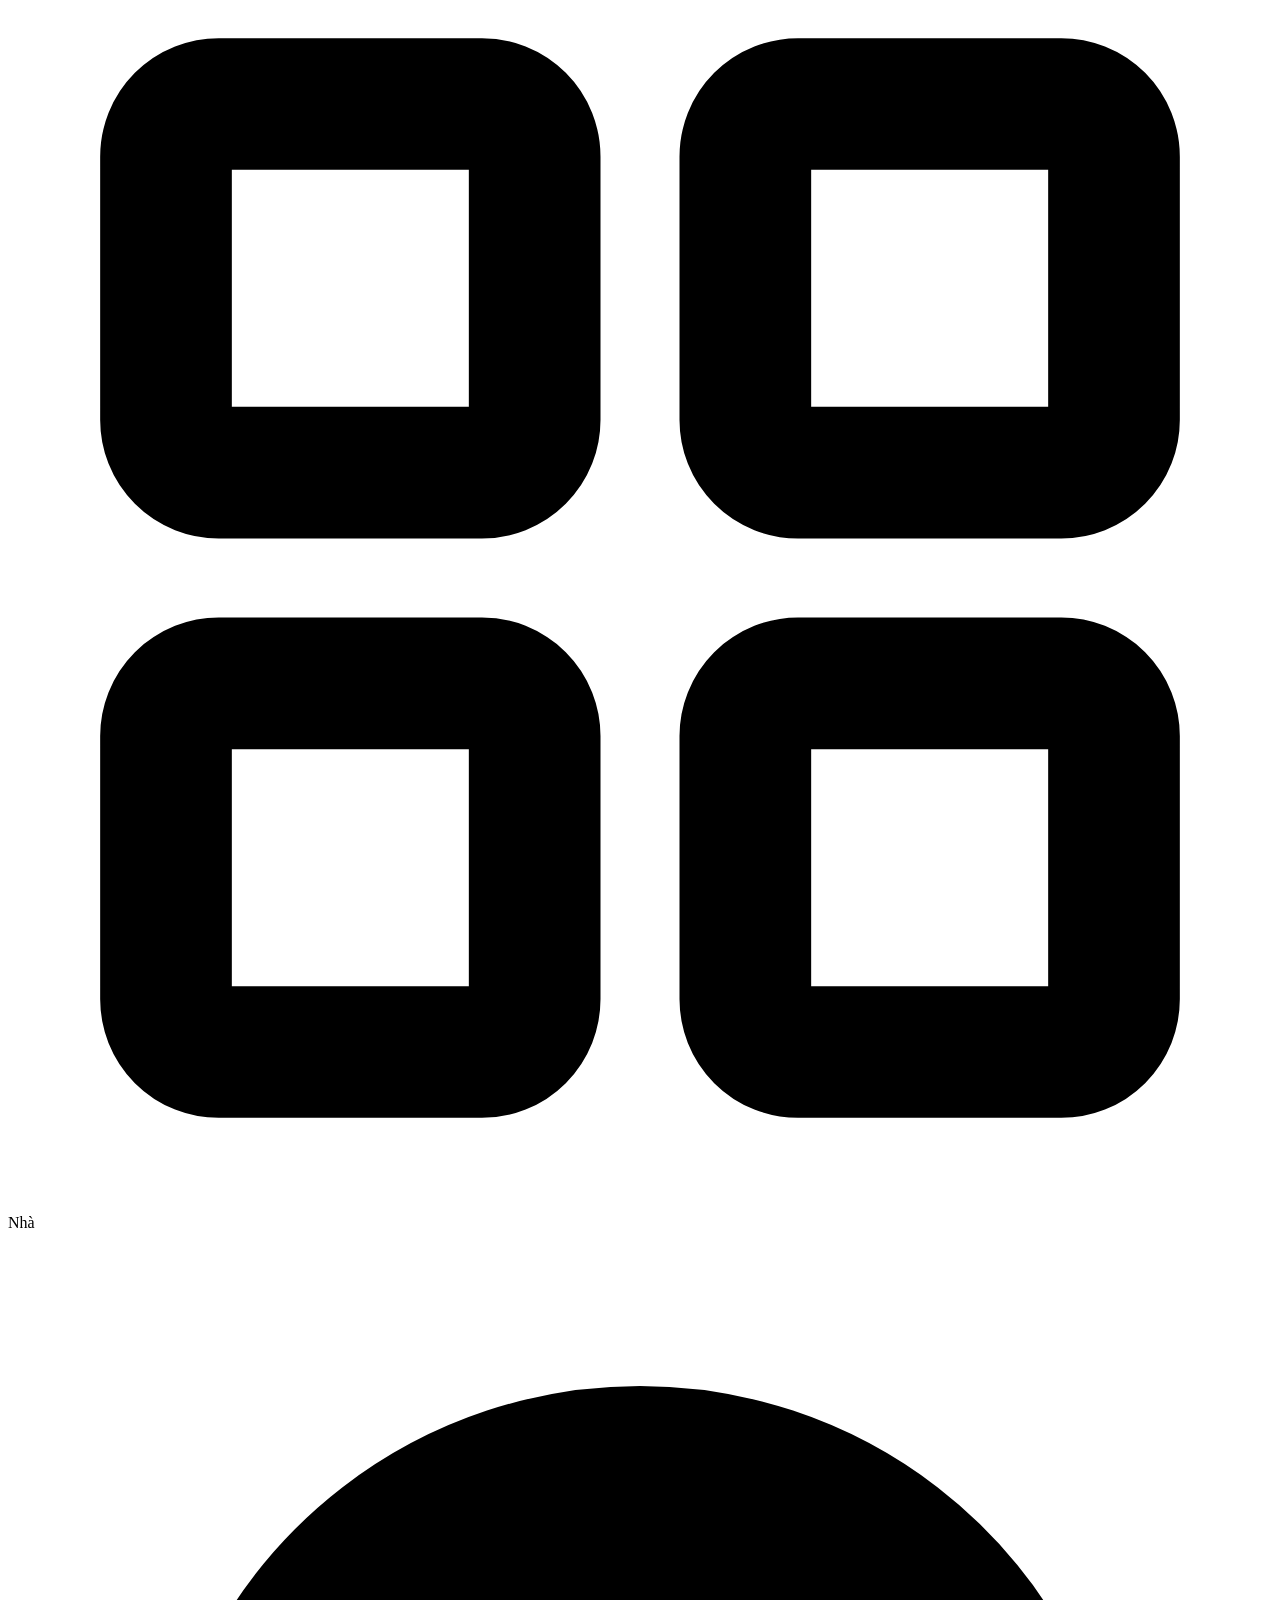
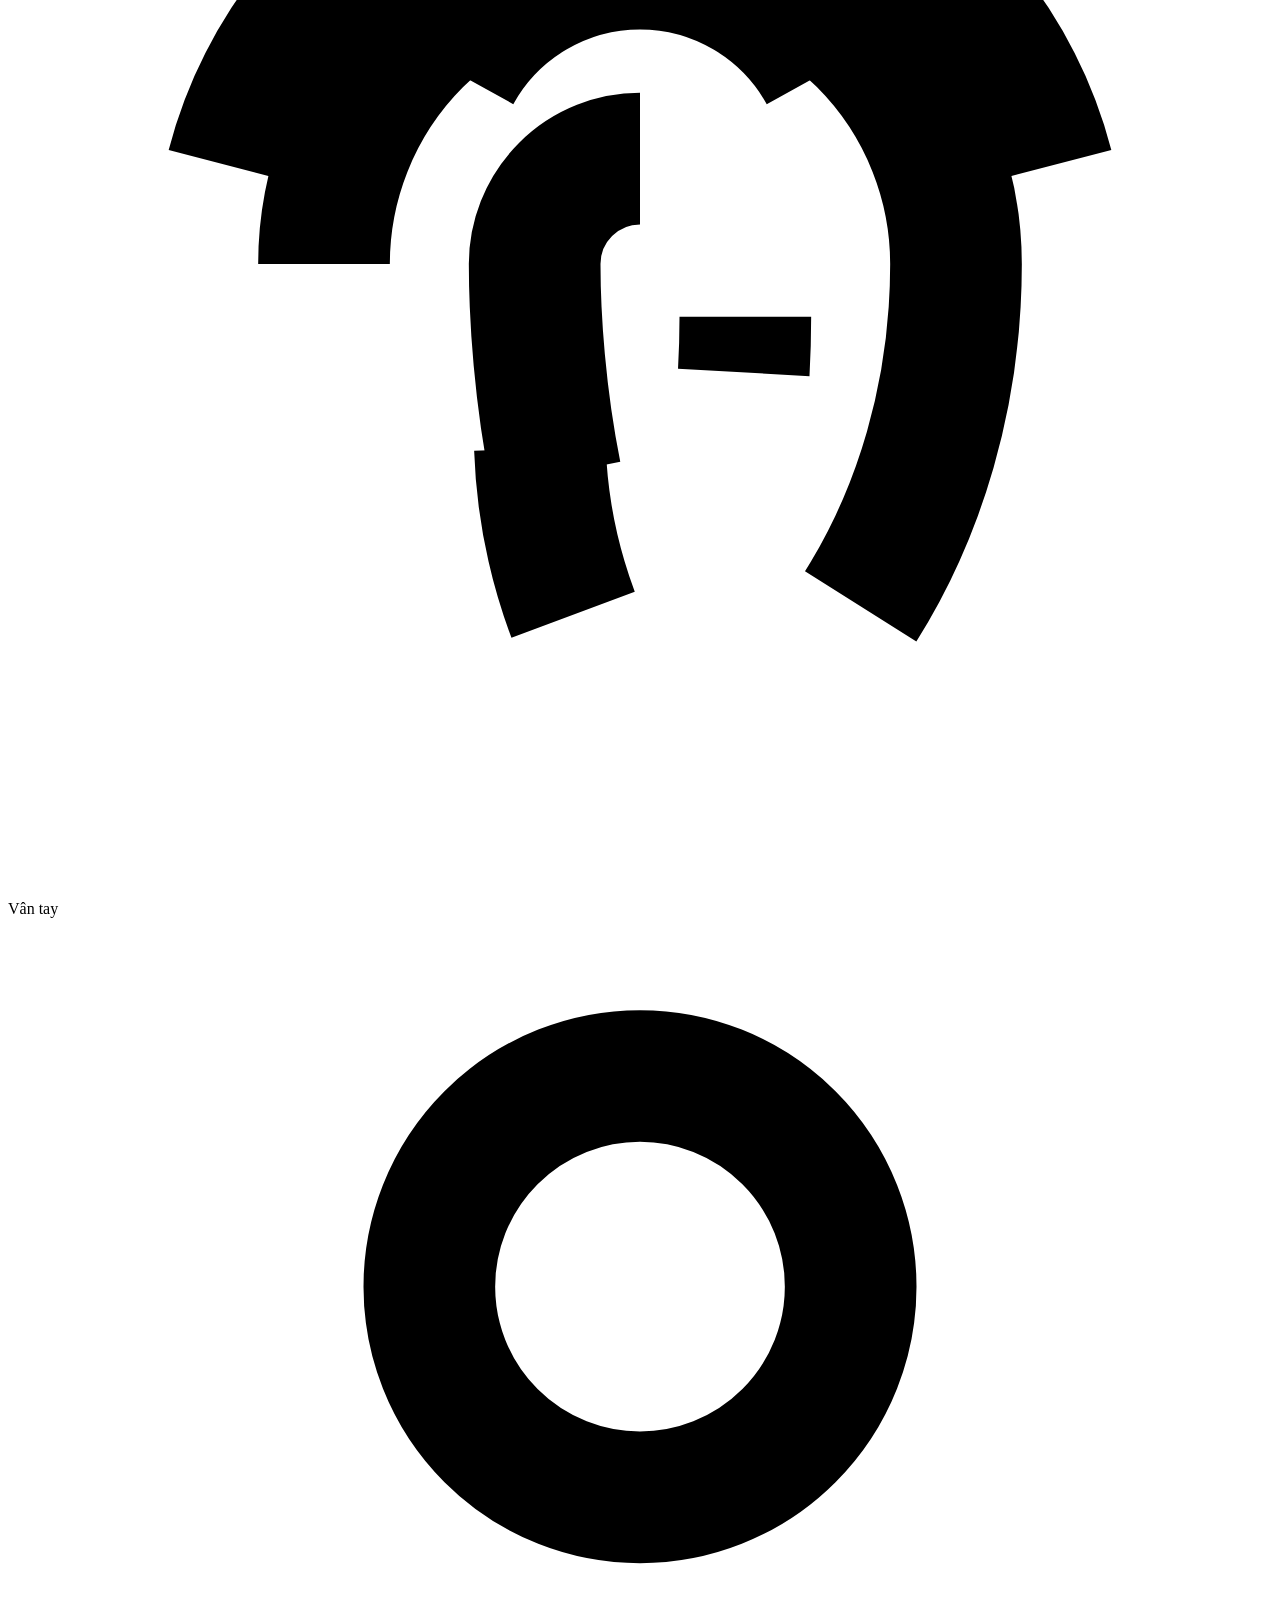
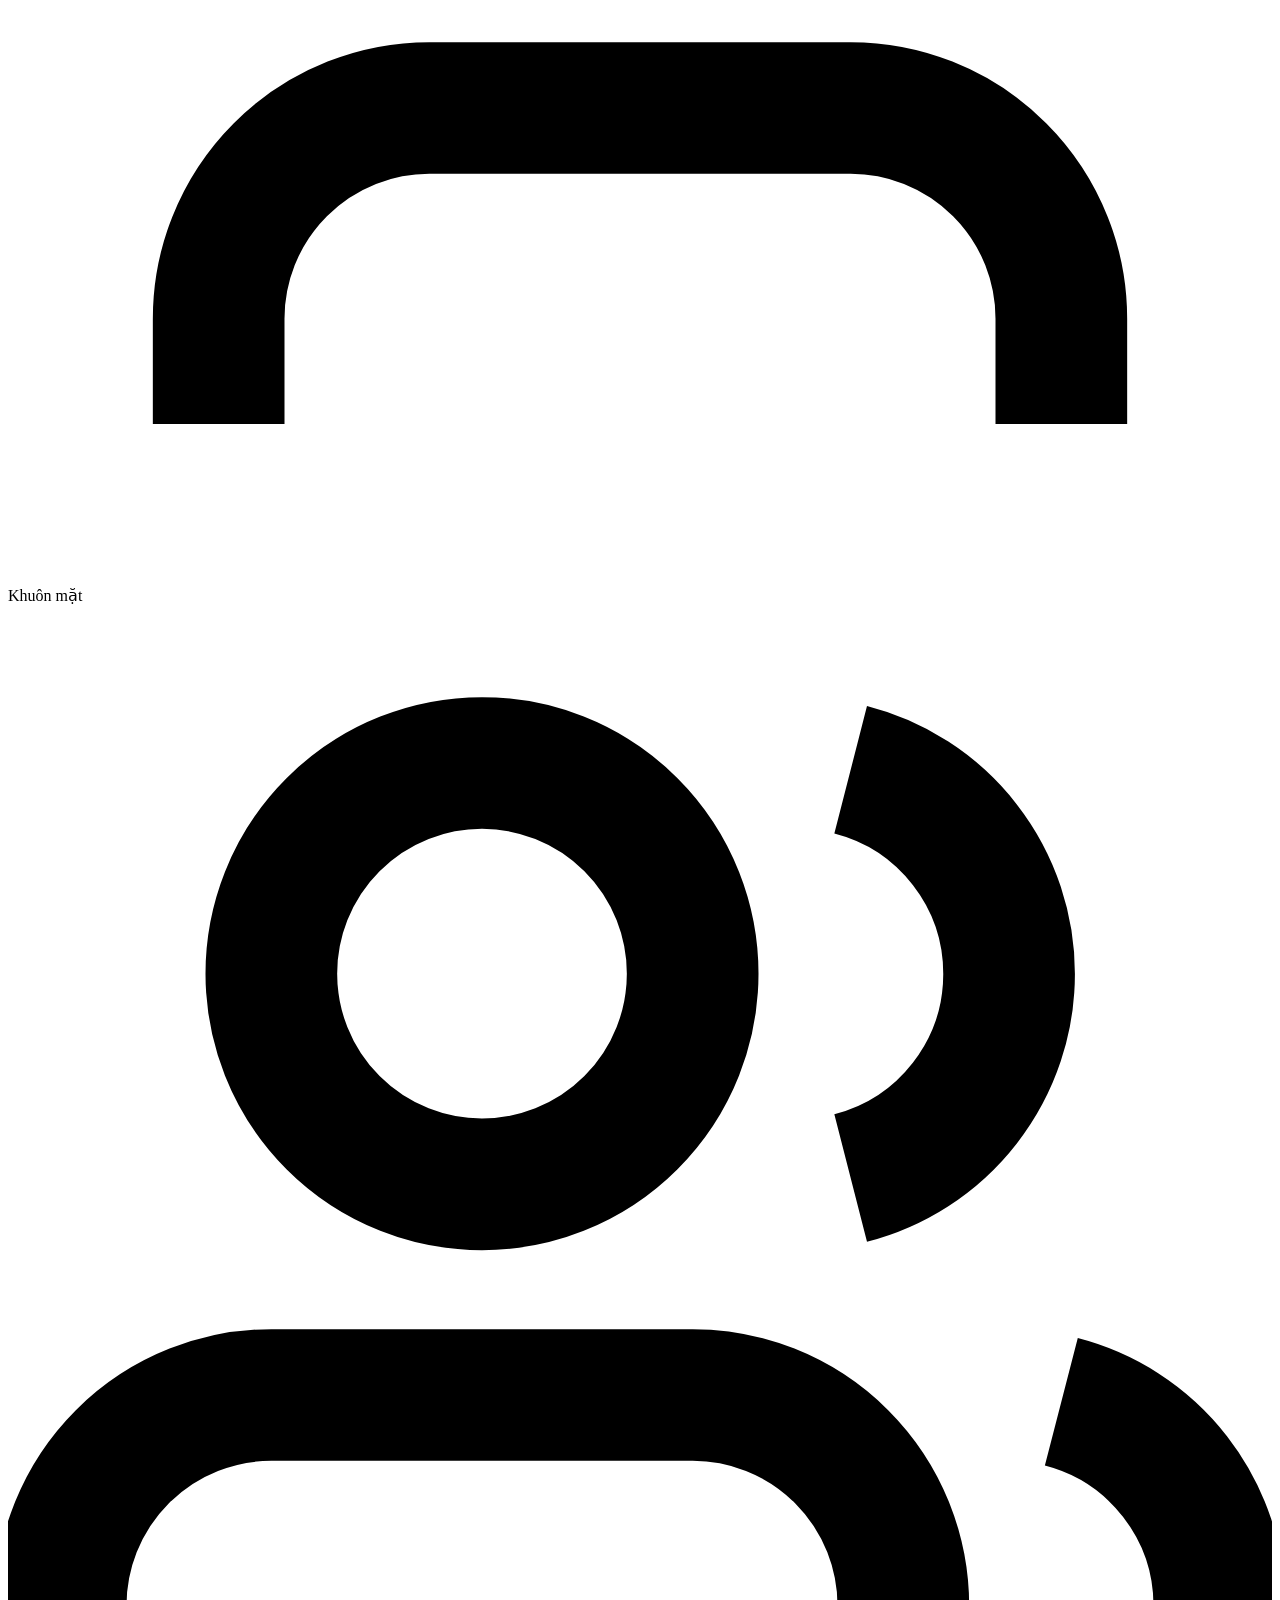
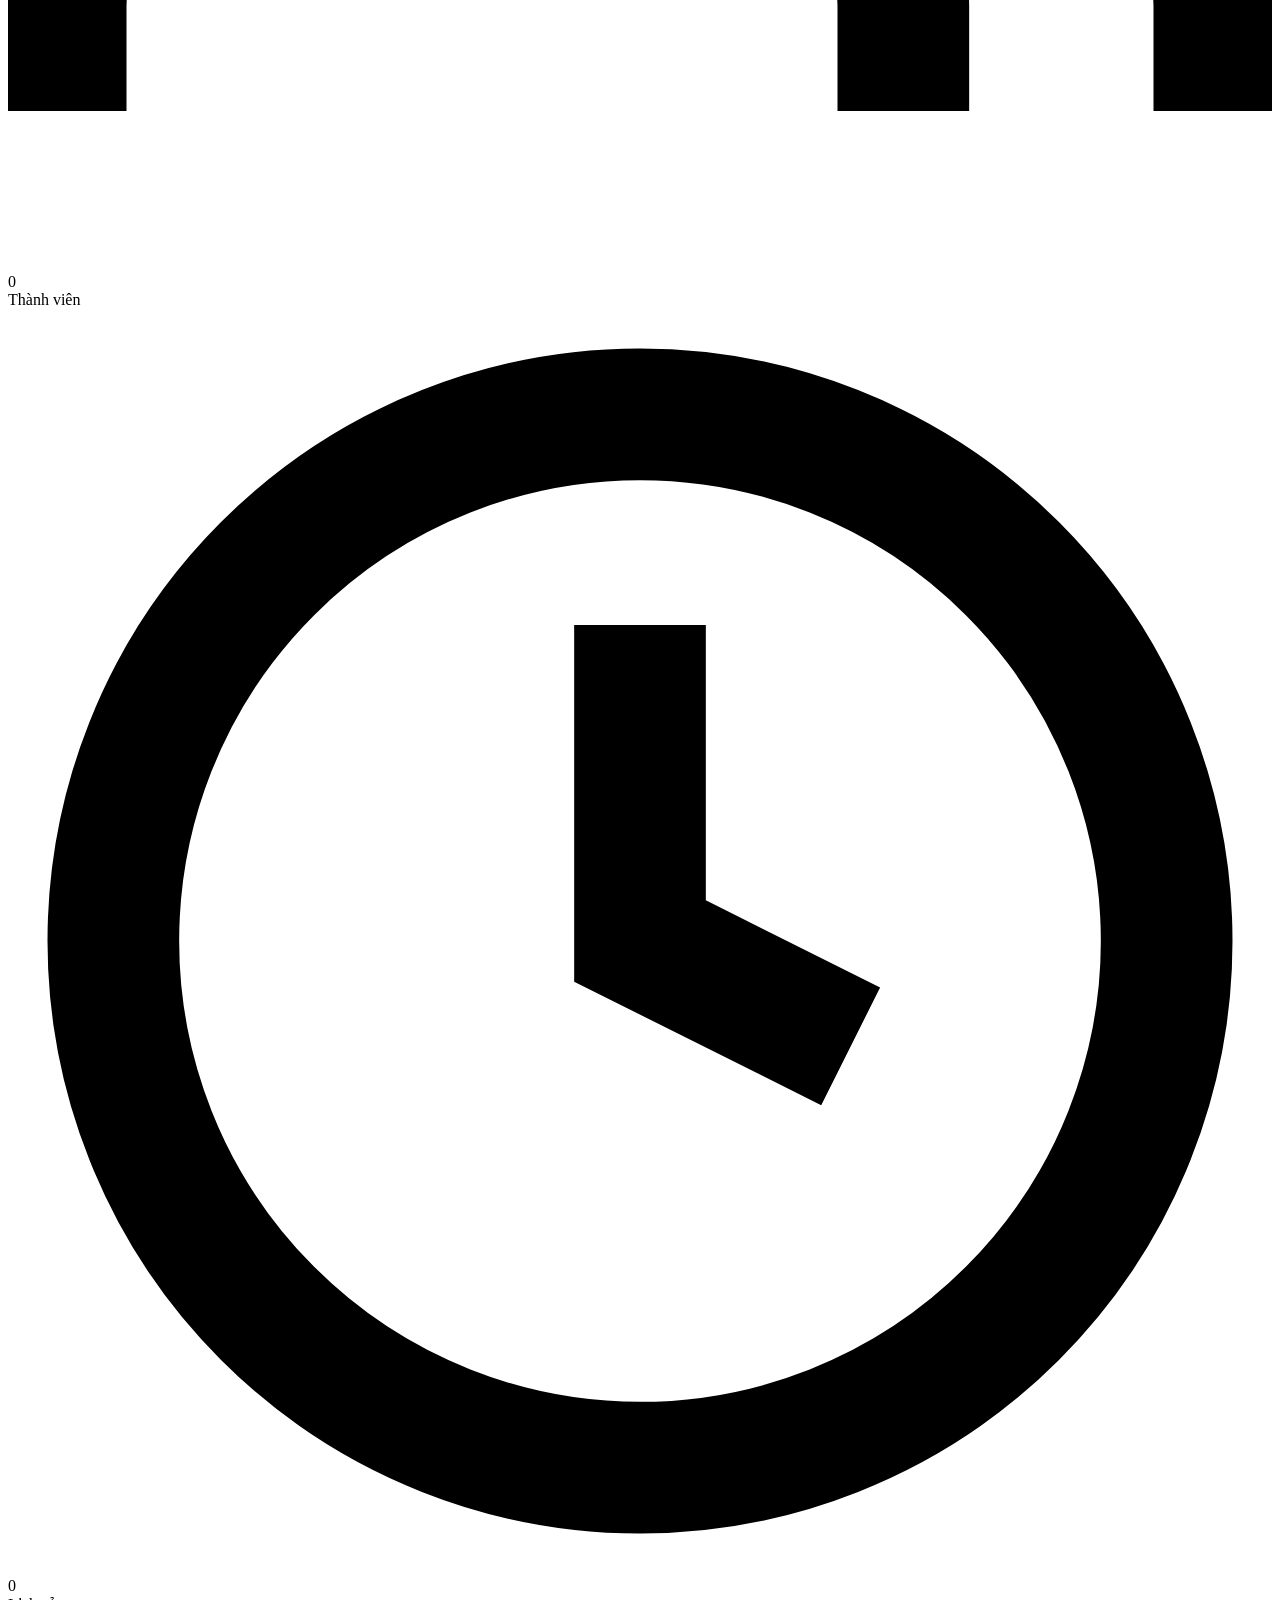
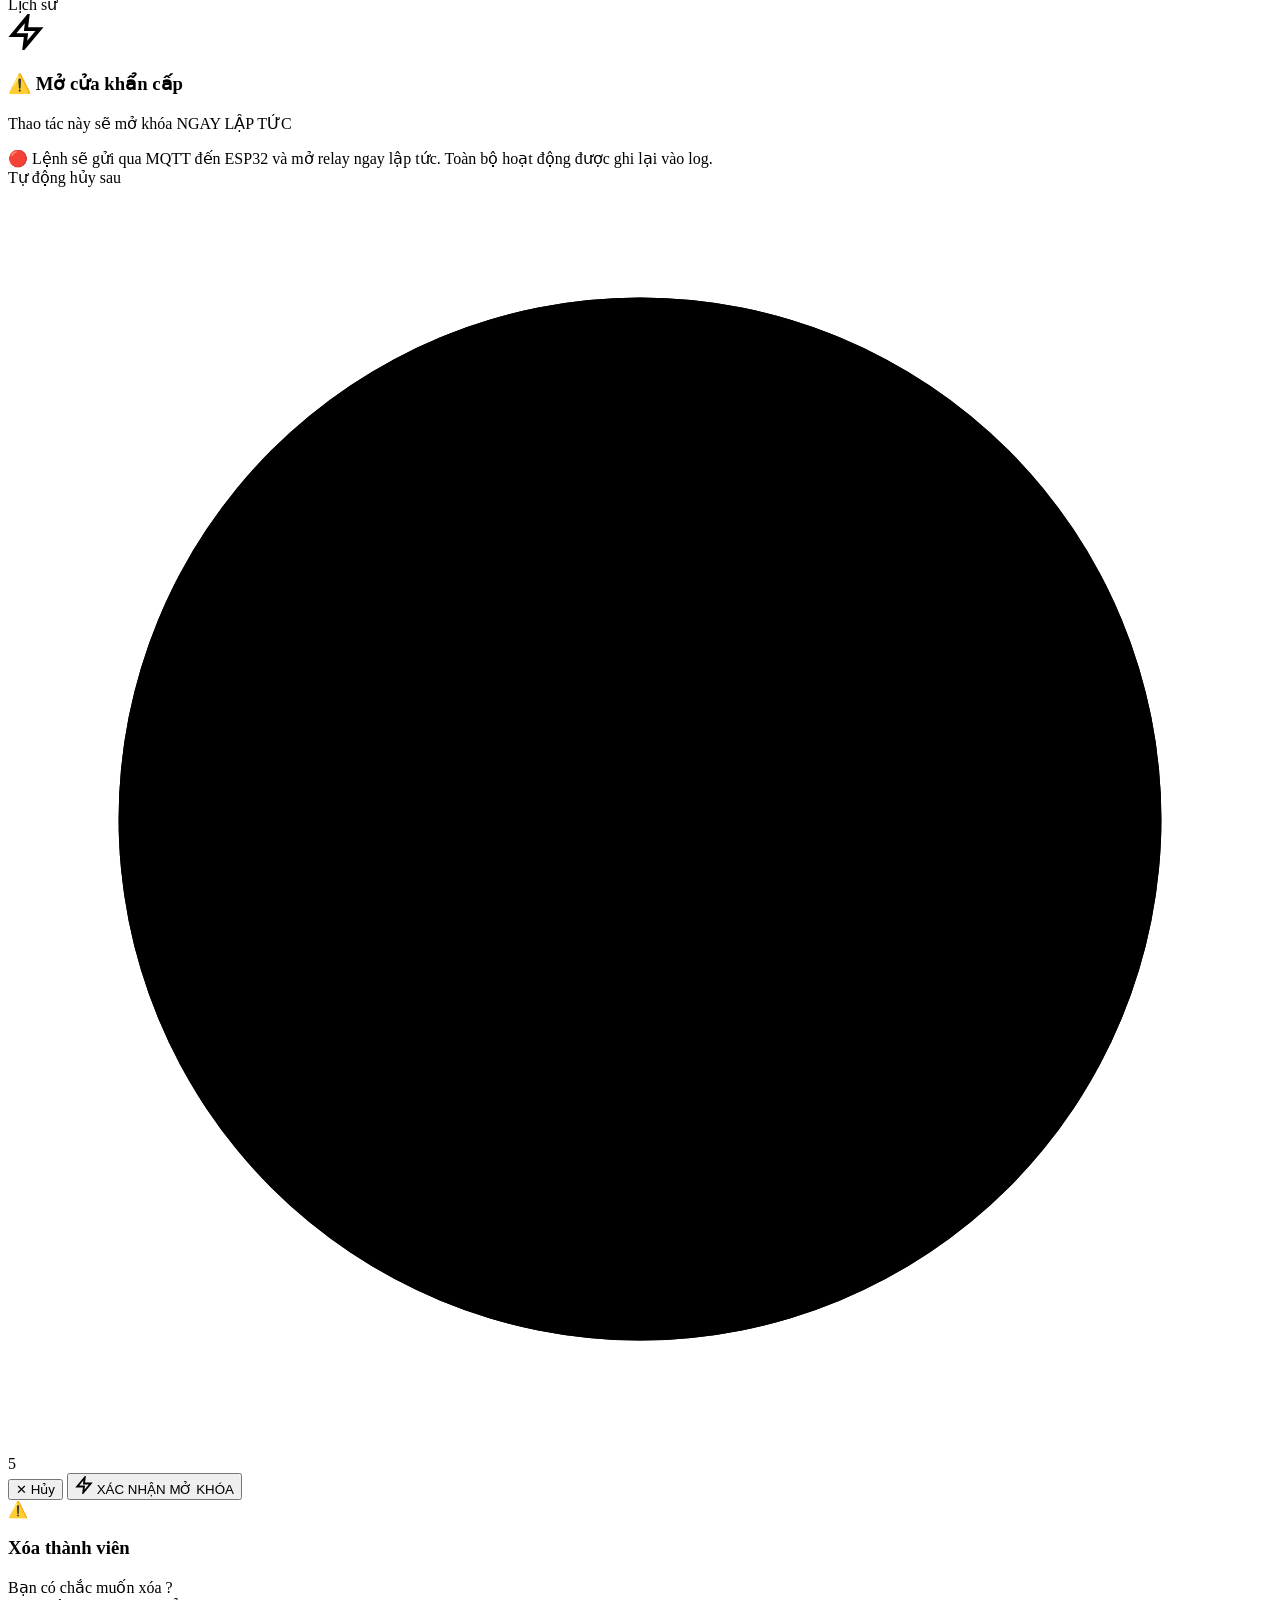
==== commit 158bdfa3: "Update hardware logging logic, fix vibration false alarms, UI/UX improvements, and optimize sleep/wa" ====
--- a/Web/static/index.html
+++ b/Web/static/index.html
@@ -65,11 +65,11 @@
       </div>
     </div>
     <!-- FACE AUTH BUTTON — Hiển thị khi PIN đúng -->
-    <div id="face-auth-panel" style="display:none;background:linear-gradient(135deg,rgba(212,175,55,0.12),rgba(139,92,246,0.08));border:1px solid rgba(212,175,55,0.4);border-radius:16px;padding:20px 24px;margin-bottom:20px;animation:fadeSlideIn 0.4s ease;">
+    <div id="face-auth-panel" style="display:none;background:linear-gradient(135deg,rgba(59,130,246,0.12),rgba(139,92,246,0.08));border:1px solid rgba(59,130,246,0.4);border-radius:16px;padding:20px 24px;margin-bottom:20px;animation:fadeSlideIn 0.4s ease;">
       <!-- Trạng thái chờ -->
       <div id="face-auth-idle">
         <div style="display:flex;align-items:center;gap:16px;flex-wrap:wrap;">
-          <div style="width:52px;height:52px;background:linear-gradient(135deg,#D4AF37,#9A7D0A);border-radius:14px;display:flex;align-items:center;justify-content:center;flex-shrink:0;">
+          <div style="width:52px;height:52px;background:linear-gradient(135deg,#3b82f6,#2563eb);border-radius:14px;display:flex;align-items:center;justify-content:center;flex-shrink:0;">
             <svg viewBox="0 0 24 24" fill="none" stroke="#000" stroke-width="2.5" width="28" height="28">
               <path d="M20 21v-2a4 4 0 0 0-4-4H8a4 4 0 0 0-4 4v2"/><circle cx="12" cy="7" r="4"/>
             </svg>
@@ -80,7 +80,7 @@
           </div>
         </div>
         <div style="display:flex;gap:10px;margin-top:16px;flex-wrap:wrap;">
-          <button onclick="startFaceAuthInline()" style="flex:1;min-width:200px;background:linear-gradient(135deg,#D4AF37,#9A7D0A);border:none;color:#000;border-radius:12px;padding:14px 24px;font-size:15px;font-weight:700;cursor:pointer;text-align:center;display:flex;align-items:center;justify-content:center;gap:10px;box-shadow:0 4px 20px rgba(212,175,55,0.3);">
+          <button onclick="startFaceAuthInline()" style="flex:1;min-width:200px;background:linear-gradient(135deg,#3b82f6,#2563eb);border:none;color:#fff;border-radius:12px;padding:14px 24px;font-size:15px;font-weight:700;cursor:pointer;text-align:center;display:flex;align-items:center;justify-content:center;gap:10px;box-shadow:0 4px 20px rgba(59,130,246,0.3);">
             <svg viewBox="0 0 24 24" fill="none" stroke="currentColor" stroke-width="2.5" width="20" height="20">
               <path d="M23 19a2 2 0 0 1-2 2H3a2 2 0 0 1-2-2V8a2 2 0 0 1 2-2h4l2-3h6l2 3h4a2 2 0 0 1 2 2z"/><circle cx="12" cy="13" r="4"/>
             </svg>
@@ -89,7 +89,7 @@
           <button onclick="dismissFaceAuth()" style="background:rgba(255,255,255,0.06);border:1px solid rgba(255,255,255,0.1);color:#94a3b8;border-radius:12px;padding:14px 18px;font-size:13px;cursor:pointer;white-space:nowrap;">✕ Bỏ qua</button>
         </div>
         <div style="margin-top:12px;display:flex;align-items:center;gap:8px;">
-          <div style="width:8px;height:8px;border-radius:50%;background:#D4AF37;animation:blink 1.2s ease-in-out infinite;"></div>
+          <div style="width:8px;height:8px;border-radius:50%;background:#3b82f6;animation:blink 1.2s ease-in-out infinite;"></div>
           <span id="face-auth-timer" style="font-size:12px;color:#666;font-family:'JetBrains Mono',monospace;">Còn 15s</span>
         </div>
       </div>
@@ -166,9 +166,9 @@
     </div>
 
     <!-- REMOTE UNLOCK PANEL -->
-    <div class="glass-card" style="margin-bottom:20px;border:1px solid rgba(212,175,55,0.15);overflow:hidden;">
+    <div class="glass-card" style="margin-bottom:20px;border:1px solid rgba(59,130,246,0.15);overflow:hidden;">
       <div id="remote-unlock-idle" style="text-align:center;padding:24px 16px;">
-        <div style="width:64px;height:64px;background:linear-gradient(135deg,#D4AF37,#9A7D0A);border-radius:18px;display:flex;align-items:center;justify-content:center;margin:0 auto 16px;">
+        <div style="width:64px;height:64px;background:linear-gradient(135deg,#3b82f6,#2563eb);border-radius:18px;display:flex;align-items:center;justify-content:center;margin:0 auto 16px;">
           <svg viewBox="0 0 24 24" fill="none" stroke="#000" stroke-width="2.5" width="32" height="32"><rect x="3" y="11" width="18" height="11" rx="2"/><path d="M7 11V7a5 5 0 0 1 10 0v4"/></svg>
         </div>
         <h3 style="color:var(--gold);margin-bottom:6px;font-size:18px;">Mở két từ xa</h3>
@@ -252,7 +252,7 @@
       <div style="flex:1;"><div style="font-size:14px;font-weight:600;color:var(--green-400);margin-bottom:4px;">Bảo mật Lớp 2</div><div style="font-size:12px;color:var(--text-secondary);line-height:1.5;">Vân tay kết hợp mã PIN để xác thực 2 lớp khi mở két tại chỗ.</div></div>
     </div>
     <div class="glass-card" style="margin-bottom:20px;">
-      <div class="form-group"><label class="form-label" for="fp-id">Vị trí lưu (ID: 0–126)</label><input class="form-input" type="number" id="fp-id" placeholder="0" min="0" max="126" value="0" /></div>
+
       <div class="form-group"><label class="form-label" for="fp-label">Tên / Ghi chú</label><input class="form-input" type="text" id="fp-label" placeholder="VD: Ngón trỏ phải - Quang" autocomplete="off" /></div>
       <button class="btn btn-primary btn-large" id="fp-enroll-btn" onclick="startFingerprintEnroll()" style="width:100%;background:linear-gradient(135deg,#22c55e,#16a34a);">🖐️ Bắt đầu đăng ký vân tay</button>
       <div id="fp-status" style="display:none;margin-top:16px;padding:16px;border-radius:12px;background:rgba(34,197,94,0.08);border:1px solid rgba(34,197,94,0.2);text-align:center;">
@@ -304,7 +304,7 @@
     <div style="margin-bottom:24px;">
       <div style="display:flex;align-items:center;justify-content:space-between;margin-bottom:12px;">
         <div style="display:flex;align-items:center;gap:10px;">
-          <div style="width:32px;height:32px;background:linear-gradient(135deg,#D4AF37,#9A7D0A);border-radius:10px;display:flex;align-items:center;justify-content:center;font-size:16px;">👤</div>
+          <div style="width:32px;height:32px;background:linear-gradient(135deg,#3b82f6,#2563eb);border-radius:10px;display:flex;align-items:center;justify-content:center;font-size:16px;">👤</div>
           <h3 style="color:var(--gold);font-size:16px;margin:0;">Khuôn mặt</h3>
         </div>
         <button class="btn btn-sm btn-outline" onclick="switchPage('face')">+ Thêm</button>
